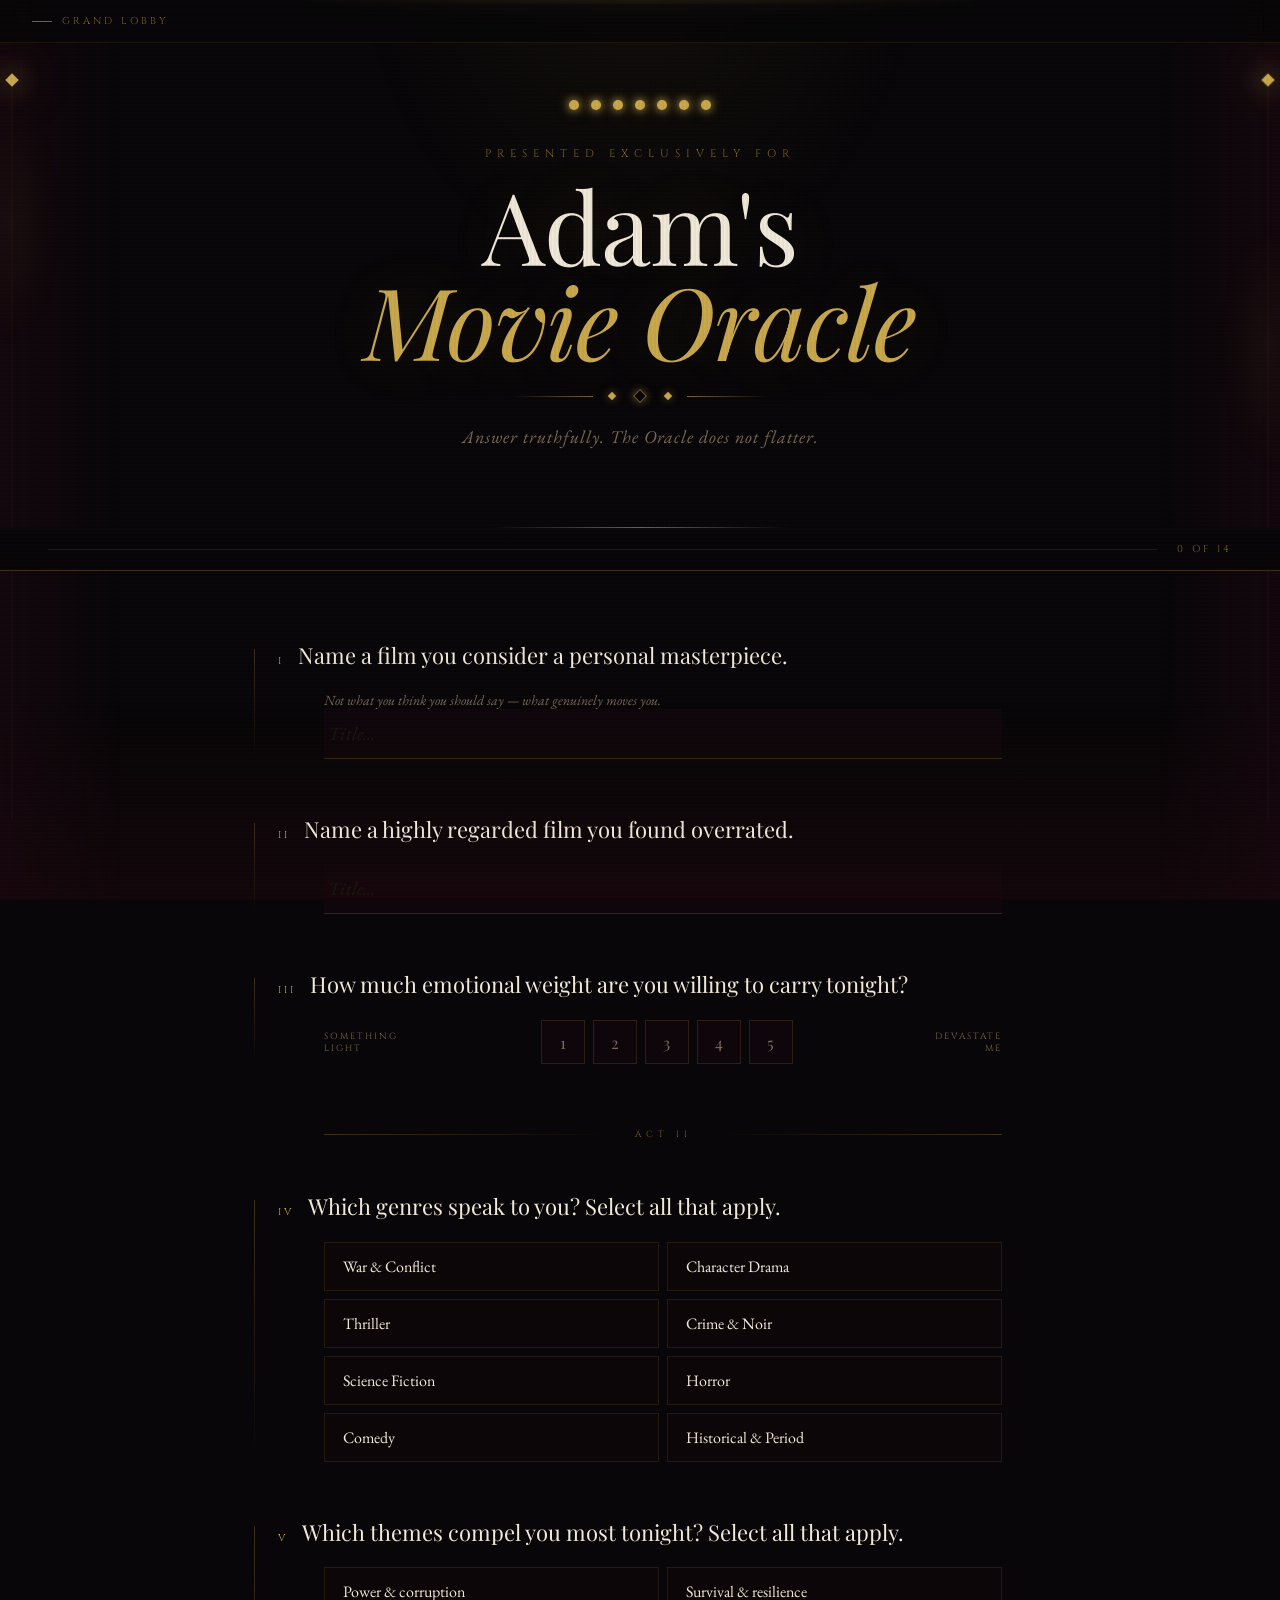
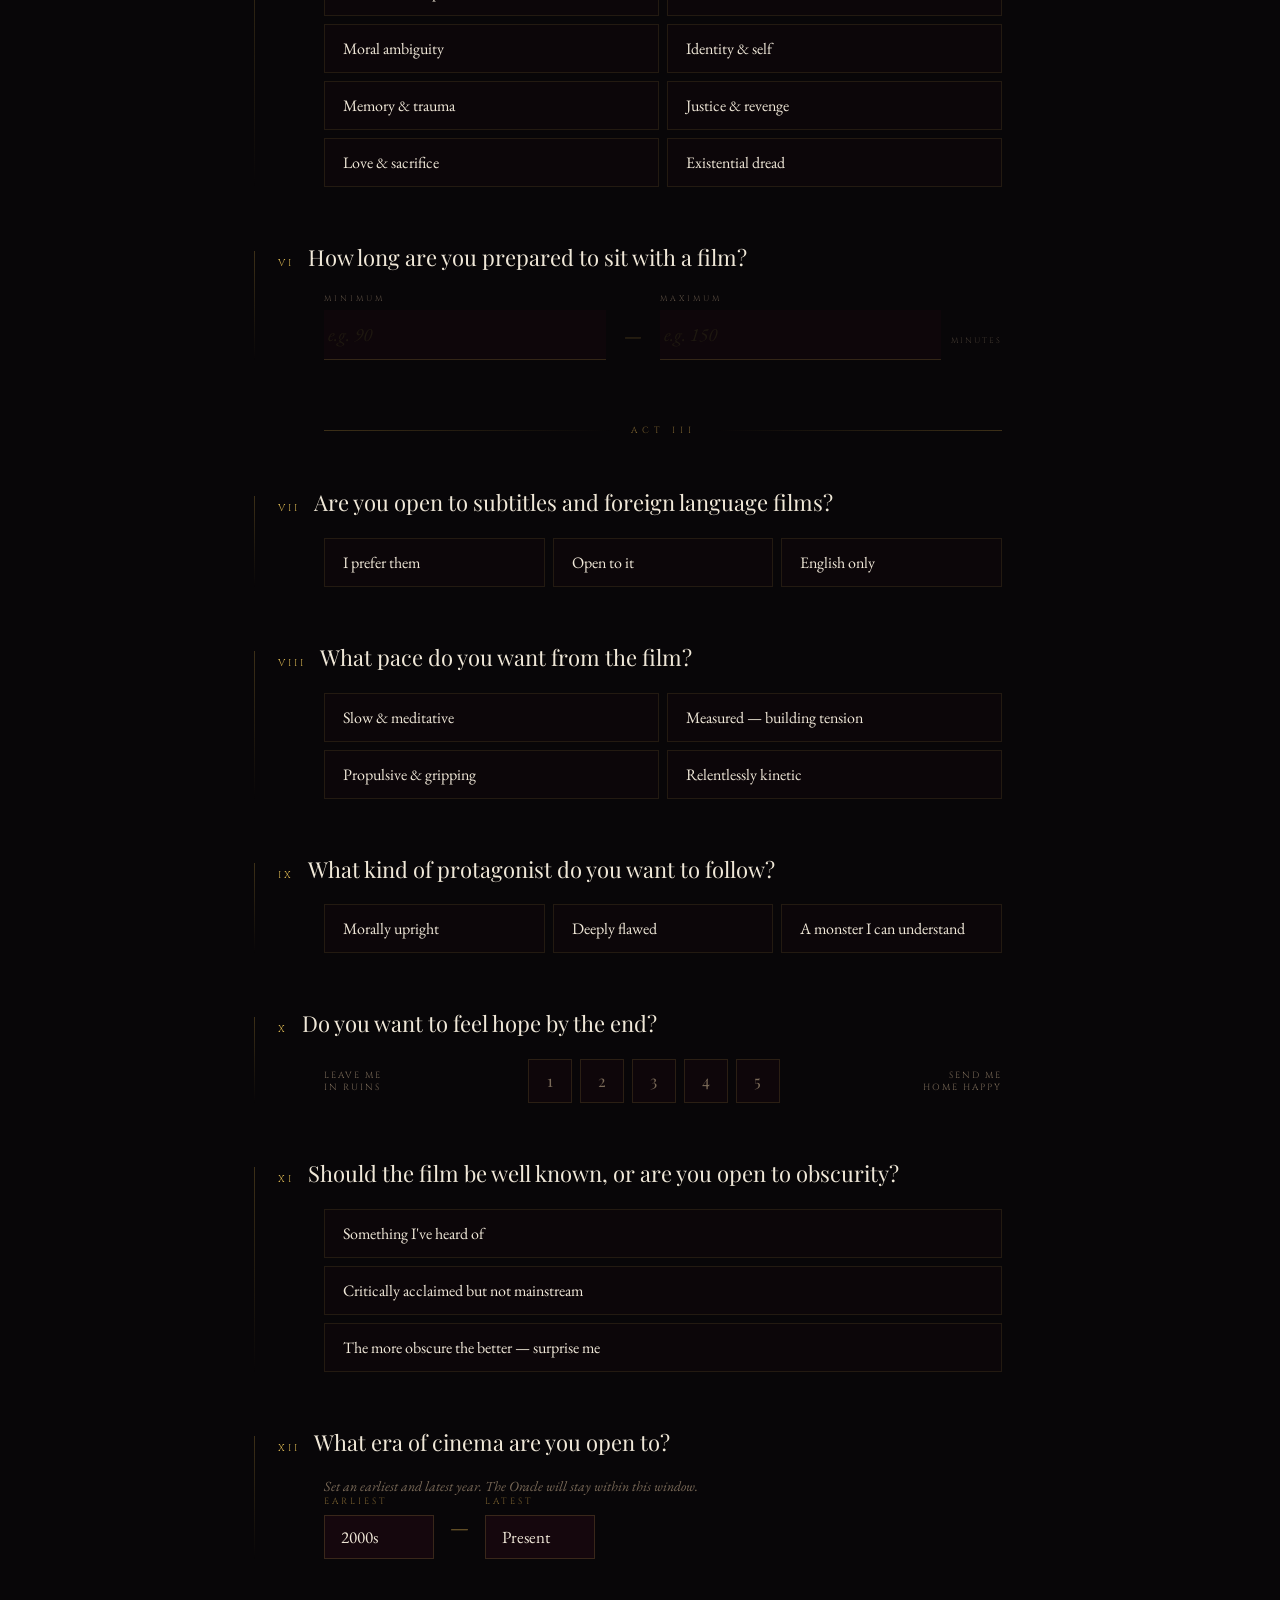
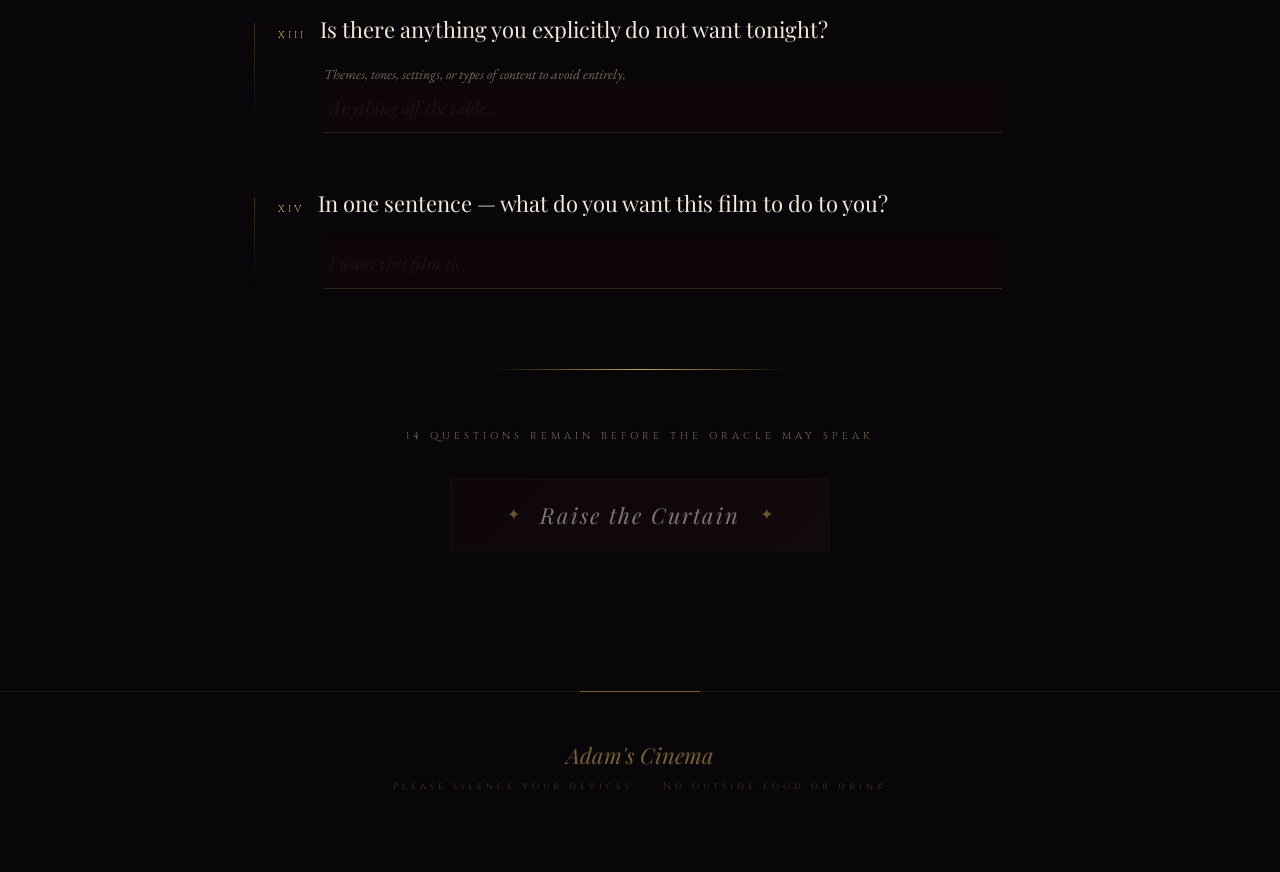
==== adams-oracle.html @ 41ae48b5 "Improved CSS for scrolling effects across website" ====
<!DOCTYPE html>
<html lang="en">
<head>
<meta charset="UTF-8">
<meta name="viewport" content="width=device-width, initial-scale=1.0">
<title>Adam's Movie Oracle</title>
<link rel="preconnect" href="https://fonts.googleapis.com">
<link rel="preconnect" href="https://fonts.gstatic.com" crossorigin>
<link href="https://fonts.googleapis.com/css2?family=Playfair+Display:ital,wght@0,400;0,500;0,700;1,400;1,600&family=EB+Garamond:ital,wght@0,400;0,500;1,400&family=Cinzel:wght@400;500;600&family=Courier+Prime:ital,wght@0,400;0,700;1,400&display=swap" rel="stylesheet">
<link rel="stylesheet" href="style.css">
<style>
body { cursor:default; }
h1 { font-size:clamp(44px,8vw,100px); letter-spacing:-1px; text-shadow:0 0 60px rgba(201,168,76,0.15); }
.curtain-tie-left, .curtain-tie-right { display:none; }
.curtain-tie-left.hide, .curtain-tie-right.hide { opacity:0; pointer-events:none; }
.spotlight { position:fixed; top:-200px; left:50%; transform:translateX(-50%); width:600px; height:500px; background:radial-gradient(ellipse at 50% 20%,rgba(201,168,76,0.06) 0%,transparent 70%); pointer-events:none; z-index:1; }
/* Top nav */
.top-nav { position:fixed; top:0; left:0; right:0; z-index:200; padding:14px 32px; display:flex; align-items:center; background:rgba(8,6,8,0.85); border-bottom:1px solid rgba(201,168,76,0.1); backdrop-filter:blur(8px); }
.top-nav a { font-family:'Cinzel',serif; font-size:10px; letter-spacing:3px; color:var(--gold-dim); text-decoration:none; text-transform:uppercase; display:flex; align-items:center; gap:10px; transition:color 0.3s; }
.top-nav a:hover { color:var(--gold); }
.nav-arrow { width:20px; height:1px; background:currentColor; display:inline-block; transition:width 0.3s; }
.top-nav a:hover .nav-arrow { width:30px; }
/* Progress bar */
.progress-wrap { position:sticky; top:0; z-index:100; background:linear-gradient(180deg,rgba(8,6,8,0.98),rgba(8,6,8,0.92)); border-bottom:1px solid var(--gold-pale); padding:14px 48px; display:flex; align-items:center; gap:20px; backdrop-filter:blur(8px); }
.progress-track { flex:1; height:1px; background:var(--cream-ghost); position:relative; }
.progress-fill { height:100%; background:linear-gradient(90deg,var(--gold-dim),var(--gold)); transition:width 0.5s cubic-bezier(0.4,0,0.2,1); width:0%; position:relative; }
.progress-fill::after { content:''; position:absolute; right:0; top:-3px; width:7px; height:7px; background:var(--gold); border-radius:50%; box-shadow:0 0 8px var(--gold); opacity:0; transition:opacity 0.3s; }
.progress-fill.active::after { opacity:1; }
.progress-count { font-family:'Cinzel',serif; font-size:10px; letter-spacing:3px; color:var(--gold-dim); white-space:nowrap; }
/* Main */
main { max-width:820px; margin:0 auto; padding:70px 48px 140px; position:relative; z-index:2; }
main::before, main::after { content:''; position:fixed; top:0; bottom:0; width:120px; background:linear-gradient(90deg,rgba(26,8,16,0.6),transparent); pointer-events:none; z-index:3; }
main::before { left:0; }
main::after { right:0; background:linear-gradient(270deg,rgba(26,8,16,0.6),transparent); }
/* Header */
header { padding:100px 20px 80px; }
header::before { content:''; position:absolute; top:0; left:50%; transform:translateX(-50%); width:min(700px,95vw); height:4px; background:linear-gradient(90deg,transparent,var(--gold-dim),var(--gold),var(--gold-dim),transparent); }
.marquee-lights { display:flex; justify-content:center; gap:12px; margin-bottom:36px; }
.bulb { width:10px; height:10px; border-radius:50%; background:var(--gold); box-shadow:0 0 8px var(--gold),0 0 16px rgba(201,168,76,0.4); animation:flicker 3s ease infinite; }
.bulb:nth-child(2){animation-delay:0.4s} .bulb:nth-child(3){animation-delay:0.8s} .bulb:nth-child(4){animation-delay:1.2s} .bulb:nth-child(5){animation-delay:1.6s} .bulb:nth-child(6){animation-delay:2.0s} .bulb:nth-child(7){animation-delay:2.4s}
@keyframes flicker { 0%,90%,100%{opacity:1} 93%{opacity:0.6} 96%{opacity:1} 98%{opacity:0.4} }
.presented-by { font-family:'Cinzel',serif; font-size:11px; letter-spacing:6px; color:var(--gold-dim); text-transform:uppercase; margin-bottom:16px; opacity:0; animation:revealUp 1s ease forwards 2.2s; }
h1 { opacity:0; animation:revealUp 1s ease forwards 2.4s; }
h1 .gold { color:var(--gold); font-style:italic; }
.ornament { display:flex; align-items:center; justify-content:center; gap:16px; margin:24px auto; opacity:0; animation:revealUp 1s ease forwards 2.6s; }
.ornament-line { width:80px; height:1px; background:linear-gradient(90deg,transparent,var(--gold-dim)); }
.ornament-line.right { background:linear-gradient(90deg,var(--gold-dim),transparent); }
.ornament-diamond { width:6px; height:6px; background:var(--gold); transform:rotate(45deg); box-shadow:0 0 8px rgba(201,168,76,0.5); }
.tagline { font-family:'EB Garamond',serif; font-style:italic; font-size:18px; color:var(--cream-muted); letter-spacing:1px; opacity:0; animation:revealUp 1s ease forwards 2.8s; }
@keyframes revealUp { from{opacity:0;transform:translateY(24px)} to{opacity:1;transform:translateY(0)} }
/* Questions */
.question { margin-bottom:56px; opacity:0; animation:revealUp 0.6s ease forwards; position:relative; }
.question::before { content:''; position:absolute; left:-24px; top:8px; width:1px; height:calc(100% - 8px); background:linear-gradient(180deg,var(--gold-pale),transparent); }
.q-header { display:flex; align-items:baseline; gap:14px; margin-bottom:20px; }
.q-num { font-family:'Cinzel',serif; font-size:10px; letter-spacing:3px; color:var(--gold); flex-shrink:0; }
.q-text { font-family:'Playfair Display',serif; font-size:22px; font-weight:400; line-height:1.35; color:var(--cream); }
.q-sub { font-style:italic; font-size:14px; color:var(--cream-muted); margin-top:6px; margin-left:46px; }
.runtime-range { display:flex; align-items:flex-end; margin-left:46px; width:calc(100% - 46px); }
.range-field { display:flex; flex-direction:column; gap:6px; flex:1; }
.range-label { font-family:'Cinzel',serif; font-size:8px; letter-spacing:3px; color:var(--cream-muted); text-transform:uppercase; opacity:0.7; }
.range-input { background:rgba(26,8,16,0.4); border:none; border-bottom:1px solid rgba(201,168,76,0.2); color:var(--cream); font-family:'EB Garamond',serif; font-size:19px; padding:12px 4px; outline:none; width:100%; transition:border-color 0.3s; display:block; }
.range-input:focus { border-color:var(--gold); }
.range-input::placeholder { color:var(--cream-ghost); font-style:italic; }
.range-input::-webkit-outer-spin-button,.range-input::-webkit-inner-spin-button { -webkit-appearance:none; margin:0; }
.range-input[type=number] { -moz-appearance:textfield; }
.range-sep { font-family:'EB Garamond',serif; font-size:19px; color:var(--gold-pale); padding:0 18px 12px; flex-shrink:0; align-self:flex-end; }
.range-unit-label { font-family:'Cinzel',serif; font-size:8px; letter-spacing:2px; color:var(--cream-muted); text-transform:uppercase; opacity:0.5; padding-bottom:14px; padding-left:10px; flex-shrink:0; align-self:flex-end; }
.options { display:grid; gap:8px; margin-left:46px; }
.options.cols-2 { grid-template-columns:1fr 1fr; }
.options.cols-3 { grid-template-columns:1fr 1fr 1fr; }
.opt { display:flex; align-items:center; gap:14px; padding:13px 18px; min-height:44px; border:1px solid rgba(201,168,76,0.12); cursor:pointer; transition:all 0.25s ease; background:rgba(26,8,16,0.3); position:relative; overflow:hidden; user-select:none; }
.opt::before { content:''; position:absolute; inset:0; background:linear-gradient(135deg,rgba(201,168,76,0.05),transparent); opacity:0; transition:opacity 0.25s; }
.opt:hover { border-color:rgba(201,168,76,0.35); background:rgba(42,16,24,0.6); }
.opt:hover::before { opacity:1; }
.opt.selected { border-color:var(--gold); background:rgba(42,16,24,0.8); }
.opt.selected::before { opacity:1; }
.opt-gem { width:12px; height:12px; border:1px solid rgba(201,168,76,0.3); transform:rotate(45deg); flex-shrink:0; transition:all 0.25s; }
.opt.selected .opt-gem { background:var(--gold); border-color:var(--gold); box-shadow:0 0 8px rgba(201,168,76,0.5); }
.opt-text { font-size:15px; color:var(--cream-muted); transition:color 0.25s; line-height:1.4; }
.opt.selected .opt-text { color:var(--cream); }
.scale-wrap { margin-left:46px; display:flex; align-items:center; gap:14px; }
.scale-label { font-family:'Cinzel',serif; font-size:9px; letter-spacing:2px; color:var(--cream-muted); text-transform:uppercase; white-space:nowrap; min-width:60px; }
.scale-label.right { text-align:right; }
.scale-btns { display:flex; gap:8px; flex:1; justify-content:center; }
.scale-btn { width:44px; height:44px; border:1px solid rgba(201,168,76,0.15); background:rgba(26,8,16,0.4); color:var(--cream-muted); font-family:'Playfair Display',serif; font-size:16px; cursor:pointer; transition:all 0.25s; }
.scale-btn:hover { border-color:rgba(201,168,76,0.4); color:var(--cream); }
.scale-btn.selected { border-color:var(--gold); background:rgba(42,16,24,0.8); color:var(--gold); box-shadow:0 0 12px rgba(201,168,76,0.2),inset 0 0 12px rgba(201,168,76,0.05); }
.text-input { width:calc(100% - 46px); margin-left:46px; background:rgba(26,8,16,0.4); border:none; border-bottom:1px solid rgba(201,168,76,0.2); color:var(--cream); font-family:'EB Garamond',serif; font-size:19px; padding:12px 4px; outline:none; transition:border-color 0.3s; display:block; }
.text-input:focus { border-color:var(--gold); }
.text-input::placeholder { color:var(--cream-ghost); font-style:italic; }
.act-divider { display:flex; align-items:center; gap:20px; margin:64px 0 52px; padding-left:46px; opacity:0; animation:revealUp 0.6s ease forwards; }
.act-line { flex:1; height:1px; background:linear-gradient(90deg,var(--gold-pale),transparent); }
.act-label { font-family:'Cinzel',serif; font-size:9px; letter-spacing:5px; color:var(--gold-dim); text-transform:uppercase; white-space:nowrap; }
.act-divider:nth-of-type(1){animation-delay:3.55s} .act-divider:nth-of-type(2){animation-delay:3.85s}
.era-select { background:rgba(26,8,16,0.8); border:1px solid rgba(201,168,76,0.2); color:var(--cream); font-family:'EB Garamond',serif; font-size:17px; padding:10px 16px; outline:none; cursor:pointer; appearance:none; -webkit-appearance:none; min-width:110px; }
.era-select:focus { border-color:var(--gold); }
.submit-stage { margin-top:80px; text-align:center; position:relative; padding-top:60px; }
.submit-stage::before { content:''; position:absolute; top:0; left:50%; transform:translateX(-50%); width:300px; height:1px; background:linear-gradient(90deg,transparent,var(--gold),transparent); }
.remaining-note { font-family:'Cinzel',serif; font-size:10px; letter-spacing:4px; color:var(--cream-muted); text-transform:uppercase; margin-bottom:36px; transition:color 0.3s; }
.remaining-note.ready { color:var(--gold); }
.curtain-btn { position:relative; display:inline-block; padding:0; background:none; border:none; cursor:pointer; }
.curtain-btn-inner { display:flex; align-items:center; gap:20px; padding:20px 56px; border:1px solid var(--gold-dim); background:linear-gradient(135deg,rgba(26,8,16,0.8),rgba(42,16,24,0.6)); transition:all 0.4s ease; position:relative; overflow:hidden; }
.curtain-btn-inner::before { content:''; position:absolute; inset:0; background:linear-gradient(135deg,rgba(201,168,76,0.08),rgba(107,15,26,0.2)); opacity:0; transition:opacity 0.4s; }
.curtain-btn:not(:disabled) .curtain-btn-inner:hover { border-color:var(--gold); box-shadow:0 0 40px rgba(201,168,76,0.15),inset 0 0 40px rgba(201,168,76,0.05); }
.curtain-btn:not(:disabled) .curtain-btn-inner:hover::before { opacity:1; }
.curtain-btn:disabled .curtain-btn-inner { border-color:rgba(201,168,76,0.08); cursor:not-allowed; opacity:0.5; }
.btn-ornament { font-size:16px; color:var(--gold); transition:transform 0.4s; }
.curtain-btn:not(:disabled) .curtain-btn-inner:hover .btn-ornament { transform:rotate(180deg); }
.btn-text { font-family:'Playfair Display',serif; font-style:italic; font-size:22px; color:var(--cream); letter-spacing:2px; position:relative; }
.loading { display:none; text-align:center; padding:60px 20px; }
#result { display:none; margin-top:60px; position:relative; padding:60px 52px; background:linear-gradient(135deg,rgba(26,8,16,0.9),rgba(15,5,8,0.95)); border:1px solid var(--gold-dim); animation:revealUp 0.8s ease forwards; }
#result::before,#result::after { content:''; position:absolute; width:20px; height:20px; border-color:var(--gold); border-style:solid; }
#result::before { top:-1px; left:-1px; border-width:2px 0 0 2px; }
#result::after { bottom:-1px; right:-1px; border-width:0 2px 2px 0; }
.result-corners::before,.result-corners::after { content:''; position:absolute; width:20px; height:20px; border-color:var(--gold); border-style:solid; }
.result-corners::before { top:-1px; right:-1px; border-width:2px 2px 0 0; }
.result-corners::after { bottom:-1px; left:-1px; border-width:0 0 2px 2px; }
.now-showing { font-family:'Cinzel',serif; font-size:9px; letter-spacing:6px; color:var(--gold); text-transform:uppercase; margin-bottom:28px; display:flex; align-items:center; gap:14px; }
.now-showing::before,.now-showing::after { content:''; flex:1; height:1px; background:linear-gradient(90deg,transparent,var(--gold-pale)); }
.now-showing::after { background:linear-gradient(270deg,transparent,var(--gold-pale)); }
#result-title { font-family:'Playfair Display',serif; font-size:clamp(32px,5vw,52px); font-weight:400; font-style:italic; color:var(--cream); line-height:1.1; margin-bottom:10px; }
#result-director { font-family:'Cinzel',serif; font-size:11px; letter-spacing:3px; color:var(--gold-dim); margin-bottom:32px; text-transform:uppercase; }
#result-why { font-size:18px; line-height:1.8; color:var(--cream-dim); margin-bottom:24px; border-top:1px solid var(--gold-pale); padding-top:28px; }
#result-find { font-family:'Cinzel',serif; font-size:11px; letter-spacing:2px; color:var(--gold-dim); border-top:1px solid rgba(201,168,76,0.1); padding-top:20px; }
.question:nth-child(1){animation-delay:3.2s} .question:nth-child(2){animation-delay:3.3s} .question:nth-child(3){animation-delay:3.4s} .question:nth-child(4){animation-delay:3.5s} .question:nth-child(5){animation-delay:3.6s} .question:nth-child(6){animation-delay:3.7s} .question:nth-child(7){animation-delay:3.8s} .question:nth-child(8){animation-delay:3.9s} .question:nth-child(9){animation-delay:4.0s} .question:nth-child(10){animation-delay:4.1s} .question:nth-child(11){animation-delay:4.2s} .question:nth-child(12){animation-delay:4.3s} .question:nth-child(13){animation-delay:4.4s} .question:nth-child(14){animation-delay:4.5s}
/* ── Oracle result: poster + backdrop ──────────── */
#result { overflow:hidden; }
#result-backdrop { position:absolute; inset:0; background-size:cover; background-position:center 30%; opacity:0; transition:opacity 1.2s; z-index:0; }
#result-backdrop::after { content:''; position:absolute; inset:0; background:linear-gradient(135deg,rgba(8,6,8,0.93),rgba(26,8,16,0.90)); }
#result.has-backdrop #result-backdrop { opacity:1; }
.result-layout { position:relative; z-index:1; display:flex; gap:32px; align-items:flex-start; }
#result-poster { width:110px; flex-shrink:0; border:1px solid rgba(201,168,76,0.18); display:block; opacity:0; transition:opacity 0.6s; filter:saturate(0.85) brightness(0.9); }
#result-poster.loaded { opacity:1; }
.result-body { flex:1; min-width:0; }

/* ── Oracle result: similar films ──────────────── */
#similar-section { display:none; max-width:820px; margin:0 auto; padding:0 48px 60px; position:relative; z-index:2; }
.similar-label { font-family:'Cinzel',serif; font-size:9px; letter-spacing:5px; color:var(--gold-dim); text-transform:uppercase; margin-bottom:20px; display:flex; align-items:center; gap:16px; }
.similar-label::after { content:''; flex:1; height:1px; background:linear-gradient(90deg,var(--gold-pale),transparent); }
.similar-grid { display:grid; grid-template-columns:repeat(3,1fr); gap:2px; }
.sim-card { background:linear-gradient(160deg,rgba(26,8,16,0.85),rgba(15,5,8,0.9)); border:1px solid rgba(201,168,76,0.08); text-decoration:none; display:block; color:inherit; transition:border-color 0.3s; overflow:hidden; }
.sim-card:hover { border-color:rgba(201,168,76,0.3); }
.sim-poster-wrap { width:100%; aspect-ratio:2/3; overflow:hidden; background:rgba(26,8,16,0.6); display:flex; align-items:center; justify-content:center; }
.sim-poster { width:100%; height:100%; object-fit:cover; display:block; opacity:0; transition:opacity 0.4s; filter:saturate(0.75) brightness(0.85); }
.sim-poster.loaded { opacity:1; }
.sim-no-poster { color:rgba(201,168,76,0.12); font-size:28px; }
.sim-info { padding:14px 16px; }
.sim-title { font-family:'Playfair Display',serif; font-size:13px; font-style:italic; color:var(--cream); line-height:1.3; margin-bottom:4px; }
.sim-meta { font-family:'Cinzel',serif; font-size:8px; letter-spacing:2px; color:var(--cream-muted); }

@media(max-width:640px) {
  main { padding:48px 24px 100px; }
  .options.cols-2,.options.cols-3 { grid-template-columns:1fr; }
  .options { margin-left:0; }
  .text-input { margin-left:0; width:100%; }
  .scale-wrap { margin-left:0; }
  .runtime-range { margin-left:0; width:100%; }
  h1 { font-size:44px; }
  .progress-wrap { padding:12px 24px; }
  .q-sub { margin-left:0; }
  .result-layout { flex-direction:column; gap:16px; }
  #result-poster { width:80px; }
  #similar-section { padding:0 24px 60px; }
}
</style>
</head>
<body>

<nav class="top-nav">
  <a href="index.html"><span class="nav-arrow"></span> Grand Lobby</a>
</nav>

<div class="curtain-left" id="curtainL"></div>
<div class="curtain-right" id="curtainR"></div>
<div class="curtain-tie-left" id="tieL"></div>
<div class="curtain-tie-right" id="tieR"></div>
<div class="spotlight"></div>
<div class="floor-glow"></div>

<header>
  <div class="marquee-lights">
    <div class="bulb"></div><div class="bulb"></div><div class="bulb"></div>
    <div class="bulb"></div><div class="bulb"></div><div class="bulb"></div>
    <div class="bulb"></div>
  </div>
  <div class="presented-by">Presented exclusively for</div>
  <h1>Adam's<br><span class="gold">Movie Oracle</span></h1>
  <div class="ornament">
    <div class="ornament-line"></div>
    <div class="ornament-diamond"></div>
    <div class="ornament-diamond" style="background:transparent;border:1px solid var(--gold-dim);width:10px;height:10px;margin:0 4px;"></div>
    <div class="ornament-diamond"></div>
    <div class="ornament-line right"></div>
  </div>
  <p class="tagline">Answer truthfully. The Oracle does not flatter.</p>
</header>

<div class="progress-wrap">
  <div class="progress-track">
    <div class="progress-fill" id="progressFill"></div>
  </div>
  <div class="progress-count" id="progressCount">0 OF 14</div>
</div>

<main>

  <div class="question">
    <div class="q-header"><span class="q-num">I</span><span class="q-text" id="ql-1">Name a film you consider a personal masterpiece.</span></div>
    <p class="q-sub">Not what you think you should say — what genuinely moves you.</p>
    <input class="text-input" type="text" placeholder="Title..." data-q="1" aria-labelledby="ql-1" />
  </div>

  <div class="question">
    <div class="q-header"><span class="q-num">II</span><span class="q-text" id="ql-2">Name a highly regarded film you found overrated.</span></div>
    <input class="text-input" type="text" placeholder="Title..." data-q="2" aria-labelledby="ql-2" />
  </div>

  <div class="question">
    <div class="q-header"><span class="q-num">III</span><span class="q-text">How much emotional weight are you willing to carry tonight?</span></div>
    <div class="scale-wrap" data-q="3">
      <span class="scale-label">Something<br>Light</span>
      <div class="scale-btns">
        <button class="scale-btn" data-val="1">1</button>
        <button class="scale-btn" data-val="2">2</button>
        <button class="scale-btn" data-val="3">3</button>
        <button class="scale-btn" data-val="4">4</button>
        <button class="scale-btn" data-val="5">5</button>
      </div>
      <span class="scale-label right">Devastate<br>Me</span>
    </div>
  </div>

  <div class="act-divider">
    <div class="act-line"></div>
    <span class="act-label">Act II</span>
    <div class="act-line" style="background:linear-gradient(270deg,var(--gold-pale),transparent)"></div>
  </div>

  <div class="question">
    <div class="q-header"><span class="q-num">IV</span><span class="q-text">Which genres speak to you? Select all that apply.</span></div>
    <div class="options cols-2" data-q="4" data-multi="true">
      <div class="opt" data-val="war">War &amp; Conflict</div>
      <div class="opt" data-val="drama">Character Drama</div>
      <div class="opt" data-val="thriller">Thriller</div>
      <div class="opt" data-val="crime">Crime &amp; Noir</div>
      <div class="opt" data-val="scifi">Science Fiction</div>
      <div class="opt" data-val="horror">Horror</div>
      <div class="opt" data-val="comedy">Comedy</div>
      <div class="opt" data-val="historical">Historical &amp; Period</div>
    </div>
  </div>

  <div class="question">
    <div class="q-header"><span class="q-num">V</span><span class="q-text">Which themes compel you most tonight? Select all that apply.</span></div>
    <div class="options cols-2" data-q="5" data-multi="true">
      <div class="opt" data-val="power">Power &amp; corruption</div>
      <div class="opt" data-val="survival">Survival &amp; resilience</div>
      <div class="opt" data-val="morality">Moral ambiguity</div>
      <div class="opt" data-val="identity">Identity &amp; self</div>
      <div class="opt" data-val="memory">Memory &amp; trauma</div>
      <div class="opt" data-val="justice">Justice &amp; revenge</div>
      <div class="opt" data-val="love">Love &amp; sacrifice</div>
      <div class="opt" data-val="existential">Existential dread</div>
    </div>
  </div>

  <div class="question">
    <div class="q-header"><span class="q-num">VI</span><span class="q-text">How long are you prepared to sit with a film?</span></div>
    <div class="runtime-range" data-q="6">
      <div class="range-field">
        <div class="range-label">Minimum</div>
        <input class="range-input" type="number" min="0" max="400" placeholder="e.g. 90" data-role="min" aria-label="Minimum runtime in minutes" />
      </div>
      <div class="range-sep">—</div>
      <div class="range-field">
        <div class="range-label">Maximum</div>
        <input class="range-input" type="number" min="0" max="600" placeholder="e.g. 150" data-role="max" aria-label="Maximum runtime in minutes" />
      </div>
      <div class="range-unit-label">minutes</div>
    </div>
  </div>

  <div class="act-divider">
    <div class="act-line"></div>
    <span class="act-label">Act III</span>
    <div class="act-line" style="background:linear-gradient(270deg,var(--gold-pale),transparent)"></div>
  </div>

  <div class="question">
    <div class="q-header"><span class="q-num">VII</span><span class="q-text">Are you open to subtitles and foreign language films?</span></div>
    <div class="options cols-3" data-q="7" data-multi="false">
      <div class="opt" data-val="prefer">I prefer them</div>
      <div class="opt" data-val="open">Open to it</div>
      <div class="opt" data-val="english">English only</div>
    </div>
  </div>

  <div class="question">
    <div class="q-header"><span class="q-num">VIII</span><span class="q-text">What pace do you want from the film?</span></div>
    <div class="options cols-2" data-q="8" data-multi="false">
      <div class="opt" data-val="slow">Slow &amp; meditative</div>
      <div class="opt" data-val="measured">Measured — building tension</div>
      <div class="opt" data-val="propulsive">Propulsive &amp; gripping</div>
      <div class="opt" data-val="relentless">Relentlessly kinetic</div>
    </div>
  </div>

  <div class="question">
    <div class="q-header"><span class="q-num">IX</span><span class="q-text">What kind of protagonist do you want to follow?</span></div>
    <div class="options cols-3" data-q="9" data-multi="false">
      <div class="opt" data-val="good">Morally upright</div>
      <div class="opt" data-val="complex">Deeply flawed</div>
      <div class="opt" data-val="villain">A monster I can understand</div>
    </div>
  </div>

  <div class="question">
    <div class="q-header"><span class="q-num">X</span><span class="q-text">Do you want to feel hope by the end?</span></div>
    <div class="scale-wrap" data-q="10">
      <span class="scale-label">Leave Me<br>in Ruins</span>
      <div class="scale-btns">
        <button class="scale-btn" data-val="1">1</button>
        <button class="scale-btn" data-val="2">2</button>
        <button class="scale-btn" data-val="3">3</button>
        <button class="scale-btn" data-val="4">4</button>
        <button class="scale-btn" data-val="5">5</button>
      </div>
      <span class="scale-label right">Send Me<br>Home Happy</span>
    </div>
  </div>

  <div class="question">
    <div class="q-header"><span class="q-num">XI</span><span class="q-text">Should the film be well known, or are you open to obscurity?</span></div>
    <div class="options" data-q="11" data-multi="false">
      <div class="opt" data-val="known">Something I've heard of</div>
      <div class="opt" data-val="acclaimed">Critically acclaimed but not mainstream</div>
      <div class="opt" data-val="obscure">The more obscure the better — surprise me</div>
    </div>
  </div>

  <div class="question">
    <div class="q-header"><span class="q-num">XII</span><span class="q-text">What era of cinema are you open to?</span></div>
    <p class="q-sub">Set an earliest and latest year. The Oracle will stay within this window.</p>
    <div style="margin-left:46px;display:flex;align-items:center;gap:16px;flex-wrap:wrap;">
      <div>
        <div style="font-family:'Cinzel',serif;font-size:9px;letter-spacing:3px;color:var(--gold-dim);margin-bottom:8px;">EARLIEST</div>
        <select class="era-select" id="eraMin" data-q="era-min">
          <option value="1920">1920s</option><option value="1930">1930s</option>
          <option value="1940">1940s</option><option value="1950">1950s</option>
          <option value="1960">1960s</option><option value="1970">1970s</option>
          <option value="1980">1980s</option><option value="1990">1990s</option>
          <option value="2000" selected>2000s</option><option value="2010">2010s</option>
          <option value="2020">2020s</option>
        </select>
      </div>
      <div style="color:var(--gold-dim);font-size:20px;">—</div>
      <div>
        <div style="font-family:'Cinzel',serif;font-size:9px;letter-spacing:3px;color:var(--gold-dim);margin-bottom:8px;">LATEST</div>
        <select class="era-select" id="eraMax" data-q="era-max">
          <option value="1920">1920s</option><option value="1930">1930s</option>
          <option value="1940">1940s</option><option value="1950">1950s</option>
          <option value="1960">1960s</option><option value="1970">1970s</option>
          <option value="1980">1980s</option><option value="1990">1990s</option>
          <option value="2000">2000s</option><option value="2010">2010s</option>
          <option value="2020" selected>Present</option>
        </select>
      </div>
    </div>
  </div>

  <div class="question">
    <div class="q-header"><span class="q-num">XIII</span><span class="q-text" id="ql-13">Is there anything you explicitly do not want tonight?</span></div>
    <p class="q-sub">Themes, tones, settings, or types of content to avoid entirely.</p>
    <input class="text-input" type="text" placeholder="Anything off the table..." data-q="13" aria-labelledby="ql-13" />
  </div>

  <div class="question">
    <div class="q-header"><span class="q-num">XIV</span><span class="q-text" id="ql-14">In one sentence — what do you want this film to do to you?</span></div>
    <input class="text-input" type="text" placeholder="I want this film to..." data-q="14" aria-labelledby="ql-14" />
  </div>

  <div class="submit-stage">
    <p class="remaining-note" id="remainingNote">14 questions remain before the Oracle may speak</p>
    <button class="curtain-btn" id="submitBtn" disabled onclick="consult()">
      <div class="curtain-btn-inner">
        <span class="btn-ornament">✦</span>
        <span class="btn-text">Raise the Curtain</span>
        <span class="btn-ornament">✦</span>
      </div>
    </button>
  </div>

  <div class="loading" id="loading">
    <div class="loading-lights">
      <div class="loading-bulb"></div><div class="loading-bulb"></div>
      <div class="loading-bulb"></div><div class="loading-bulb"></div>
      <div class="loading-bulb"></div>
    </div>
    <div class="loading-text">The Oracle Deliberates</div>
  </div>

  <div id="result">
    <div id="result-backdrop"></div>
    <div class="result-corners"></div>
    <div class="result-layout">
      <img id="result-poster" src="" alt="" style="display:none;">
      <div class="result-body">
        <div class="now-showing">Now Showing</div>
        <div id="result-title"></div>
        <div id="result-director"></div>
        <div id="result-why"></div>
        <div id="result-find"></div>
        <div style="margin-top:28px;display:flex;gap:14px;flex-wrap:wrap;align-items:center;border-top:1px solid rgba(201,168,76,0.1);padding-top:22px;">
          <a id="result-link" href="#" target="_blank" rel="noopener noreferrer" style="font-family:'Cinzel',serif;font-size:9px;letter-spacing:3px;color:var(--gold-dim);text-decoration:none;text-transform:uppercase;border:1px solid rgba(201,168,76,0.2);padding:10px 18px;transition:all 0.3s;display:inline-block;" onmouseover="this.style.borderColor='var(--gold)';this.style.color='var(--gold)'" onmouseout="this.style.borderColor='rgba(201,168,76,0.2)';this.style.color='var(--gold-dim)'">More Info ↗</a>
          <button onclick="alreadySeen()" style="font-family:'Cinzel',serif;font-size:9px;letter-spacing:3px;color:var(--cream-muted);text-transform:uppercase;border:1px solid rgba(255,255,255,0.08);padding:10px 18px;background:none;cursor:pointer;transition:all 0.3s;" onmouseover="this.style.borderColor='rgba(201,168,76,0.3)';this.style.color='var(--cream)'" onmouseout="this.style.borderColor='rgba(255,255,255,0.08)';this.style.color='var(--cream-muted)'">Already Seen It — Try Again</button>
        </div>
      </div>
    </div>
  </div>

  <div id="similar-section">
    <div class="similar-label">Also Consider</div>
    <div class="similar-grid" id="similar-grid"></div>
  </div>

</main>

<script>
  setTimeout(() => {
    document.getElementById('curtainL').classList.add('open');
    document.getElementById('curtainR').classList.add('open');
    document.getElementById('tieL').classList.add('hide');
    document.getElementById('tieR').classList.add('hide');
  }, 600);

  const answers = {};
  const TOTAL = 14;
  const seenFilms = [];

  // Era dropdowns — always considered answered (have defaults)
  answers['era-min'] = '2000';
  answers['era-max'] = '2020';
  document.getElementById('eraMin').addEventListener('change', function() { answers['era-min'] = this.value; updateProgress(); });
  document.getElementById('eraMax').addEventListener('change', function() { answers['era-max'] = this.value; updateProgress(); });

  // Runtime range handlers
  document.querySelectorAll('.runtime-range').forEach(wrap => {
    const q = wrap.dataset.q;
    wrap.querySelectorAll('input').forEach(inp => {
      inp.addEventListener('input', () => {
        const min = wrap.querySelector('[data-role="min"]').value.trim();
        const max = wrap.querySelector('[data-role="max"]').value.trim();
        if (min || max) {
          const lo = min ? min + ' min' : 'no minimum';
          const hi = max ? max + ' min' : 'no maximum';
          answers[q] = `${lo} – ${hi}`;
        } else { delete answers[q]; }
        updateProgress();
      });
    });
  });

  // Option handlers
  document.querySelectorAll('.options').forEach(group => {
    const q = group.dataset.q;
    const multi = group.dataset.multi === 'true';
    group.querySelectorAll('.opt').forEach(opt => {
      opt.addEventListener('click', () => {
        if (!multi) {
          group.querySelectorAll('.opt').forEach(o => o.classList.remove('selected'));
          opt.classList.add('selected');
          answers[q] = opt.dataset.val;
        } else {
          opt.classList.toggle('selected');
          const sel = [...group.querySelectorAll('.opt.selected')].map(o => o.dataset.val);
          if (sel.length) answers[q] = sel; else delete answers[q];
        }
        updateProgress();
      });
    });
  });

  // Scale handlers
  document.querySelectorAll('.scale-wrap').forEach(scale => {
    const q = scale.dataset.q;
    scale.querySelectorAll('.scale-btn').forEach(btn => {
      btn.addEventListener('click', () => {
        scale.querySelectorAll('.scale-btn').forEach(b => b.classList.remove('selected'));
        btn.classList.add('selected');
        answers[q] = btn.dataset.val;
        updateProgress();
      });
    });
  });

  // Text handlers
  document.querySelectorAll('.text-input').forEach(input => {
    const q = input.dataset.q;
    input.addEventListener('input', () => {
      if (input.value.trim()) answers[q] = input.value.trim();
      else delete answers[q];
      updateProgress();
    });
  });

  function updateProgress() {
    const requiredKeys = ['1','2','3','4','5','6','7','8','9','10','11','13','14','era-min'];
    const done = requiredKeys.filter(k => answers[k] !== undefined).length;
    const pct = Math.round((done / TOTAL) * 100);
    const fill = document.getElementById('progressFill');
    fill.style.width = pct + '%';
    if (done > 0) fill.classList.add('active'); else fill.classList.remove('active');
    document.getElementById('progressCount').textContent = `${done} OF ${TOTAL}`;
    const btn = document.getElementById('submitBtn');
    const note = document.getElementById('remainingNote');
    const remaining = TOTAL - done;
    if (remaining === 0) {
      btn.disabled = false;
      note.textContent = 'The Oracle awaits your command.';
      note.classList.add('ready');
    } else {
      btn.disabled = true;
      note.classList.remove('ready');
      note.textContent = `${remaining} question${remaining !== 1 ? 's' : ''} remain${remaining === 1 ? 's' : ''} before the Oracle may speak`;
    }
  }

  function alreadySeen() {
    const title = document.getElementById('result-title').textContent;
    if (title && title !== 'The Oracle is Silent' && title !== 'A Film Awaits') seenFilms.push(title);
    consult();
  }

  async function consult() {
    const btn = document.getElementById('submitBtn');
    const loading = document.getElementById('loading');
    const result = document.getElementById('result');
    btn.disabled = true;
    loading.style.display = 'block';
    result.style.display = 'none';

    // Reset TMDB visuals from previous result
    const posterEl = document.getElementById('result-poster');
    const backdropEl = document.getElementById('result-backdrop');
    posterEl.src = ''; posterEl.style.display = 'none'; posterEl.classList.remove('loaded');
    backdropEl.style.backgroundImage = ''; result.classList.remove('has-backdrop');
    document.getElementById('similar-section').style.display = 'none';
    document.getElementById('similar-grid').innerHTML = '';

    const optLabels = {};
    document.querySelectorAll('.opt').forEach(o => { optLabels[o.dataset.val] = o.textContent.trim(); });

    const fmt = k => {
      const v = answers[k];
      if (!v) return 'Not answered';
      if (Array.isArray(v)) return v.map(x => optLabels[x] || x).join(', ');
      return optLabels[v] || v;
    };

    const scaleDesc = (k, lo, hi) => {
      const v = parseInt(answers[k] || 0);
      if (!v) return 'Not answered';
      const labels = ['', `1 (${lo})`, '2', '3 (middle)', '4', `5 (${hi})`];
      return labels[v];
    };

    const eraMin = answers['era-min'] || '1920';
    const eraMax = answers['era-max'] || '2025';
    const seenNote = seenFilms.length > 0
      ? `\nIMPORTANT: The user has already seen these suggestions and wants something different: ${seenFilms.join(', ')}. Do NOT suggest any of these films.\n`
      : '';

    const prompt = `You are Adam's Movie Oracle — a world-class, supremely confident film curator with encyclopaedic knowledge of cinema history. Based on the following questionnaire, recommend exactly ONE film. Be decisive, specific, and never hedge. Do not suggest the most obvious or generic choice — dig deep into cinema history to find the perfect match.
${seenNote}
IMPORTANT: The film MUST have been released between ${eraMin} and ${parseInt(eraMax) + 9}. Do not suggest any film outside this date range under any circumstances.

After your recommendation, write 3–4 sentences explaining with precision why this specific film fits this person's answers. Reference specific details from their responses. Then add one concise sentence on where they might stream or rent it.

Format your response EXACTLY as:
TITLE: [Film Title] ([Year])
DIRECTED BY: [Director Name]
WHY: [3-4 sentences explanation]
FIND IT: [One sentence on streaming/rental]

Their questionnaire answers:
1. Personal masterpiece: ${fmt('1')}
2. Overrated film: ${fmt('2')}
3. Emotional weight tolerance (1=light, 5=heavy): ${scaleDesc('3','light','devastate me')}
4. Preferred genres: ${fmt('4')}
5. Compelling themes: ${fmt('5')}
6. Runtime preference: ${fmt('6')}
7. Subtitles: ${fmt('7')}
8. Desired pace: ${fmt('8')}
9. Protagonist type: ${fmt('9')}
10. Hope at the end (1=leave in ruins, 5=send home happy): ${scaleDesc('10','no hope','hopeful')}
11. Obscurity preference: ${fmt('11')}
12. Era preference: ${eraMin}s to ${eraMax}s only
13. What to avoid: ${fmt('13')}
14. What they want the film to do to them: ${fmt('14')}`;

    try {
      const res = await fetch("https://oracle-proxy.adamrowe312.workers.dev", {
        method: "POST",
        headers: { "Content-Type": "application/json" },
        body: JSON.stringify({
          model: "claude-sonnet-4-20250514",
          max_tokens: 1000,
          messages: [{ role: "user", content: prompt }]
        })
      });

      const data = await res.json();
      const text = data.content.map(i => i.text || '').join('\n');

      const titleM = text.match(/TITLE:\s*(.+)/);
      const dirM = text.match(/DIRECTED BY:\s*(.+)/);
      const whyM = text.match(/WHY:\s*([\s\S]+?)(?=FIND IT:|$)/);
      const findM = text.match(/FIND IT:\s*([\s\S]+)/);
      const titleText = titleM ? titleM[1].trim() : 'A Film Awaits';

      loading.style.display = 'none';
      result.style.display = 'block';
      result.scrollIntoView({ behavior: 'smooth', block: 'center' });

      document.getElementById('result-title').textContent = titleText;
      document.getElementById('result-director').textContent = dirM ? `Directed by ${dirM[1].trim()}` : '';
      document.getElementById('result-why').textContent = whyM ? whyM[1].trim() : text;
      document.getElementById('result-find').textContent = findM ? findM[1].trim() : '';

      const cleanTitle = titleText.replace(/\s*\(\d{4}\)/, '').trim();
      const searchTitle = encodeURIComponent(cleanTitle);
      document.getElementById('result-link').href = `https://letterboxd.com/search/${searchTitle}/`;

      // ── TMDB: poster, backdrop, similar films ──────────────────────────
      try {
        const TMDB = 'https://tmdb-proxy.adamrowe312.workers.dev';
        const IMG = 'https://image.tmdb.org/t/p/';
        const yearMatch = titleText.match(/\((\d{4})\)/);
        const yearParam = yearMatch ? `&year=${yearMatch[1]}` : '';

        const searchRes = await fetch(`${TMDB}/search/movie?query=${encodeURIComponent(cleanTitle)}${yearParam}&include_adult=false`);
        const searchData = await searchRes.json();
        const movie = searchData.results && searchData.results[0];

        if (movie) {
          // Poster
          if (movie.poster_path) {
            posterEl.src = `${IMG}w185${movie.poster_path}`;
            posterEl.alt = cleanTitle;
            posterEl.style.display = 'block';
            posterEl.addEventListener('load', () => posterEl.classList.add('loaded'), { once: true });
          }

          // Backdrop
          if (movie.backdrop_path) {
            backdropEl.style.backgroundImage = `url(${IMG}w780${movie.backdrop_path})`;
            result.classList.add('has-backdrop');
          }

          // Similar films
          const simRes = await fetch(`${TMDB}/movie/${movie.id}/recommendations?page=1`);
          const simData = await simRes.json();
          const similar = (simData.results || []).slice(0, 3);

          if (similar.length > 0) {
            const grid = document.getElementById('similar-grid');
            grid.innerHTML = similar.map(m => `
              <a class="sim-card" href="https://letterboxd.com/search/${encodeURIComponent(m.title)}/" target="_blank" rel="noopener noreferrer">
                <div class="sim-poster-wrap">
                  ${m.poster_path
                    ? `<img class="sim-poster" src="${IMG}w185${m.poster_path}" alt="${m.title}" loading="lazy">`
                    : `<div class="sim-no-poster">✦</div>`}
                </div>
                <div class="sim-info">
                  <div class="sim-title">${m.title}</div>
                  <div class="sim-meta">${m.release_date ? m.release_date.slice(0,4) : ''}</div>
                </div>
              </a>
            `).join('');
            grid.querySelectorAll('.sim-poster').forEach(img => {
              img.addEventListener('load', () => img.classList.add('loaded'), { once: true });
            });
            document.getElementById('similar-section').style.display = 'block';
          }
        }
      } catch(_) { /* TMDB fetch failed silently — Oracle result intact */ }

    } catch(e) {
      loading.style.display = 'none';
      result.style.display = 'block';
      document.getElementById('result-title').textContent = 'The Oracle is Silent';
      document.getElementById('result-why').textContent = 'Error: ' + e.message;
      btn.disabled = false;
    }
  }

  // ── Accessibility: ARIA roles, keyboard nav, focus management ────────────
  (function() {
    // Option groups: roles + keyboard + aria-checked
    document.querySelectorAll('.options').forEach(group => {
      const multi = group.dataset.multi === 'true';
      group.setAttribute('role', multi ? 'group' : 'radiogroup');
      group.querySelectorAll('.opt').forEach(opt => {
        opt.setAttribute('role', multi ? 'checkbox' : 'radio');
        opt.setAttribute('tabindex', '0');
        opt.setAttribute('aria-checked', 'false');
        opt.addEventListener('keydown', e => {
          if (e.key === 'Enter' || e.key === ' ') { e.preventDefault(); opt.click(); }
        });
        new MutationObserver(() => {
          opt.setAttribute('aria-checked', opt.classList.contains('selected') ? 'true' : 'false');
        }).observe(opt, { attributes: true, attributeFilter: ['class'] });
      });
    });

    // Scale buttons: aria-pressed + descriptive aria-label from adjacent labels
    document.querySelectorAll('.scale-wrap').forEach(wrap => {
      const lo = wrap.querySelector('.scale-label:not(.right)')?.textContent.replace(/\s+/g,' ').trim() || '';
      const hi = wrap.querySelector('.scale-label.right')?.textContent.replace(/\s+/g,' ').trim() || '';
      wrap.querySelectorAll('.scale-btn').forEach((btn, i) => {
        const val = btn.dataset.val;
        let label = val;
        if (i === 0) label = `${val} — ${lo}`;
        if (i === 4) label = `${val} — ${hi}`;
        btn.setAttribute('aria-label', label);
        btn.setAttribute('aria-pressed', 'false');
        btn.addEventListener('click', function() {
          wrap.querySelectorAll('.scale-btn').forEach(b => b.setAttribute('aria-pressed', 'false'));
          this.setAttribute('aria-pressed', 'true');
        });
      });
    });

    // Era selects
    const eraMin = document.getElementById('eraMin');
    const eraMax = document.getElementById('eraMax');
    if (eraMin) eraMin.setAttribute('aria-label', 'Earliest year');
    if (eraMax) eraMax.setAttribute('aria-label', 'Latest year');
  })();
</script>

<footer>
  <div class="footer-mark">Adam's Cinema</div>
  <div class="footer-sub">Please silence your devices &nbsp;&middot;&nbsp; No outside food or drink</div>
</footer>

<script>
(function(){
  if(window.innerWidth<900)return;
  if(window.matchMedia('(prefers-reduced-motion:reduce)').matches)return;

  // Create left and right rails
  ['rail-l','rail-r'].forEach(function(c){
    var r=document.createElement('div');
    r.className='theatre-rail '+c;
    r.setAttribute('aria-hidden','true');
    r.innerHTML='<div class="rail-track"><div class="rail-fill"></div></div>'
               +'<div class="rail-marker"></div>'
               +'<div class="rail-glow"></div>';
    document.body.appendChild(r);
  });

  var fills   = document.querySelectorAll('.rail-fill');
  var markers = document.querySelectorAll('.rail-marker');
  var glows   = document.querySelectorAll('.rail-glow');

  // ── Scroll rope + parallax glow ──────────────────
  function update(){
    var s = window.scrollY;
    var maxS = document.documentElement.scrollHeight - window.innerHeight;
    var p = maxS > 0 ? Math.min(1, Math.max(0, s / maxS)) : 0;

    // Rope fill
    fills.forEach(function(f){ f.style.height = (p*100)+'%'; });

    // Diamond marker (80px padding from top/bottom)
    var trackH = window.innerHeight - 160;
    var markerY = 80 + p * trackH;
    markers.forEach(function(m){ m.style.top = markerY+'px'; });

    // Parallax glow — left leads, right slightly offset
    if(glows[0]) glows[0].style.top = (8  + p*54)+'%';
    if(glows[1]) glows[1].style.top = (22 + p*52)+'%';
  }

  window.addEventListener('scroll', update, {passive:true});
  window.addEventListener('resize', update, {passive:true});
  update();

  // ── Section pulse (IntersectionObserver) ─────────
  var obs = new IntersectionObserver(function(entries){
    entries.forEach(function(e){
      if(e.isIntersecting){
        markers.forEach(function(m){
          m.classList.add('pulsing');
          setTimeout(function(){ m.classList.remove('pulsing'); }, 500);
        });
      }
    });
  },{threshold:0.2, rootMargin:'-8% 0px -8% 0px'});

  document.querySelectorAll(
    'h1, h2, .section-head, .section-head-title, .list-meta, header'
  ).forEach(function(el){ obs.observe(el); });
})();
</script>

</body>
</html>
---- style.css ----
/* =====================================================
   Adam's Cinema — Shared Stylesheet
   style.css
   ===================================================== */

/* ── GOOGLE FONTS ──────────────────────────────────── */
/* ── CSS VARIABLES ─────────────────────────────────── */
:root {
  --black:          #080608;
  --deep:           #0f0a0c;
  --velvet:         #1a0a10;
  --velvet-mid:     #2a1018;
  --velvet-light:   #3d1822;
  --crimson:        #6b0f1a;
  --crimson-bright: #8b1a28;
  --gold:           #c9a84c;
  --gold-bright:    #e8c86a;
  --gold-dim:       #7a6130;
  --gold-pale:      #3d3018;
  --cream:          #f0e8d8;
  --cream-dim:      #c8b898;
  --cream-muted:    #7a6a58;
  --cream-ghost:    #1e1810;
  --code-bg:        #0e0a0c;
  --code-border:    #2a1a20;
}

/* ── RESET & BASE ──────────────────────────────────── */
* { margin: 0; padding: 0; box-sizing: border-box; }
html { scroll-behavior: smooth; }

body {
  background: var(--black);
  color: var(--cream);
  font-family: 'EB Garamond', Georgia, serif;
  min-height: 100vh;
  overflow-x: hidden;
}

/* Velvet texture overlay */
body::before {
  content: '';
  position: fixed;
  inset: 0;
  background:
    repeating-linear-gradient(90deg, transparent, transparent 2px, rgba(0,0,0,0.03) 2px, rgba(0,0,0,0.03) 4px),
    repeating-linear-gradient(0deg, transparent, transparent 2px, rgba(255,255,255,0.008) 2px, rgba(255,255,255,0.008) 4px);
  pointer-events: none;
  z-index: 500;
}

/* ── CEILING & FLOOR ───────────────────────────────── */
.ceiling {
  position: fixed;
  top: 0; left: 0; right: 0;
  height: 4px;
  background: linear-gradient(90deg, transparent, var(--gold-dim), var(--gold), var(--gold-dim), transparent);
  z-index: 10;
}

.ceiling-glow {
  position: fixed;
  top: 0; left: 0; right: 0;
  height: 200px;
  background: linear-gradient(to bottom, rgba(201,168,76,0.05), transparent);
  pointer-events: none;
  z-index: 1;
}

.floor {
  position: fixed;
  bottom: 0; left: 0; right: 0;
  height: 6px;
  background: repeating-linear-gradient(90deg, var(--crimson) 0px, var(--crimson) 80px, var(--gold-pale) 80px, var(--gold-pale) 84px, var(--crimson) 84px);
  z-index: 10;
}

.floor-glow {
  position: fixed;
  bottom: 0; left: 0; right: 0;
  height: 200px;
  background: linear-gradient(to top, rgba(107,15,26,0.1), transparent);
  pointer-events: none;
  z-index: 1;
}

/* ── CURTAIN ANIMATION (index.html, adams-oracle.html) */
.curtain-left, .curtain-right {
  position: fixed;
  top: 0; width: 50%; height: 100%;
  z-index: 900;
  transition: transform 1.8s cubic-bezier(0.7,0,0.3,1);
}
.curtain-left {
  left: 0;
  background: linear-gradient(to right, #0f0508 0%, #2d0f1a 30%, #1a0810 60%, #2a0e18 80%, #1f0a12 100%);
}
.curtain-right {
  right: 0;
  background: linear-gradient(to left, #0f0508 0%, #2d0f1a 30%, #1a0810 60%, #2a0e18 80%, #1f0a12 100%);
}
.curtain-left::before, .curtain-right::before {
  content: '';
  position: absolute;
  inset: 0;
  background: repeating-linear-gradient(90deg, transparent 0px, transparent 18px, rgba(0,0,0,0.2) 18px, rgba(0,0,0,0.2) 20px, transparent 20px, transparent 38px, rgba(255,255,255,0.02) 38px, rgba(255,255,255,0.02) 40px);
}
.curtain-left.open  { transform: translateX(-100%); }
.curtain-right.open { transform: translateX(100%); }

/* ── NAVIGATION ────────────────────────────────────── */
.nav {
  position: sticky;
  top: 0;
  z-index: 100;
  background: rgba(8,6,8,0.96);
  border-bottom: 1px solid var(--gold-pale);
  padding: 14px 48px;
  display: flex;
  align-items: center;
  justify-content: space-between;
  backdrop-filter: blur(8px);
}

.nav-back {
  display: flex;
  align-items: center;
  gap: 12px;
  font-family: 'Cinzel', serif;
  font-size: 10px;
  letter-spacing: 3px;
  color: var(--gold-dim);
  text-decoration: none;
  text-transform: uppercase;
  transition: color 0.3s;
}
.nav-back:hover { color: var(--gold); }

.nav-back-line {
  width: 24px;
  height: 1px;
  background: currentColor;
  transition: width 0.3s;
}
.nav-back:hover .nav-back-line { width: 36px; }

.nav-title {
  font-family: 'Cinzel', serif;
  font-size: 10px;
  letter-spacing: 4px;
  color: var(--cream-muted);
  text-transform: uppercase;
}

/* ── HEADER ────────────────────────────────────────── */
header {
  text-align: center;
  padding: 80px 20px 64px;
  position: relative;
}

header::after {
  content: '';
  position: absolute;
  bottom: 0;
  left: 50%;
  transform: translateX(-50%);
  width: 300px;
  height: 1px;
  background: linear-gradient(90deg, transparent, var(--gold-dim), transparent);
}

h1 {
  font-family: 'Playfair Display', serif;
  font-weight: 400;
  font-size: clamp(44px, 7vw, 88px);
  line-height: 0.95;
  color: var(--cream);
}

h1 em {
  font-style: italic;
  color: var(--gold);
  display: block;
}

.header-ornament {
  display: flex;
  align-items: center;
  justify-content: center;
  gap: 14px;
  margin: 28px auto;
  max-width: 400px;
}

.orn-line {
  flex: 1;
  height: 1px;
  background: linear-gradient(90deg, transparent, var(--gold-dim));
}
.orn-line.r { background: linear-gradient(270deg, transparent, var(--gold-dim)); }

.orn-diamond {
  width: 5px;
  height: 5px;
  background: var(--gold);
  transform: rotate(45deg);
}

.header-sub {
  font-style: italic;
  font-size: 18px;
  color: var(--cream-muted);
}

/* ── FOOTER ────────────────────────────────────────── */
footer {
  text-align: center;
  padding: 48px 20px 80px;
  border-top: 1px solid var(--cream-ghost);
  position: relative;
}

footer::before {
  content: '';
  position: absolute;
  top: -1px;
  left: 50%;
  transform: translateX(-50%);
  width: 120px;
  height: 1px;
  background: var(--gold-dim);
}

.footer-mark {
  font-family: 'Playfair Display', serif;
  font-style: italic;
  font-size: 22px;
  color: var(--gold-dim);
  margin-bottom: 10px;
}

.footer-sub {
  font-family: 'Cinzel', serif;
  font-size: 9px;
  letter-spacing: 4px;
  color: var(--cream-muted);
  opacity: 0.5;
}

/* ── LOADING BULBS (list.html, adams-oracle.html) ──── */
.loading-lights {
  display: flex;
  justify-content: center;
  gap: 12px;
  margin-bottom: 24px;
}

.loading-bulb {
  width: 8px;
  height: 8px;
  border-radius: 50%;
  background: var(--gold);
  box-shadow: 0 0 10px var(--gold), 0 0 24px rgba(201,168,76,0.3);
  animation: loadPulse 1.2s ease infinite;
}
.loading-bulb:nth-child(2) { animation-delay: 0.2s; }
.loading-bulb:nth-child(3) { animation-delay: 0.4s; }
.loading-bulb:nth-child(4) { animation-delay: 0.6s; }
.loading-bulb:nth-child(5) { animation-delay: 0.8s; }

.loading-text {
  font-family: 'Cinzel', serif;
  font-size: 10px;
  letter-spacing: 5px;
  color: var(--gold-dim);
  text-transform: uppercase;
}

/* ── ANIMATIONS ────────────────────────────────────── */
@keyframes fadeUp {
  from { opacity: 0; transform: translateY(16px); }
  to   { opacity: 1; transform: translateY(0); }
}

@keyframes loadPulse {
  0%, 100% { opacity: 0.25; transform: scale(0.8); }
  50%       { opacity: 1;    transform: scale(1); }
}

@keyframes bulbFlicker {
  0%, 88%, 100% { opacity: 1; }
  91%  { opacity: 0.5; }
  94%  { opacity: 1; }
  97%  { opacity: 0.3; }
}

/* ── RESPONSIVE BASE ───────────────────────────────── */
@media (max-width: 700px) {
  .nav { padding: 12px 24px; }
}

/* ── THEATRE RAILS ─────────────────────────────────── */
/* Three effects unified: scroll rope + parallax glow + section pulse */
.theatre-rail {
  position: fixed;
  top: 0; bottom: 0;
  width: 18px;
  z-index: 6;
  pointer-events: none;
}
.rail-l { left: 3px; }
.rail-r { right: 3px; }

/* Rope track (faint vertical line) */
.rail-track {
  position: absolute;
  top: 80px; bottom: 80px;
  left: 50%;
  transform: translateX(-50%);
  width: 1px;
  background: rgba(201,168,76,0.06);
}

/* Scroll fill (grows as you scroll) */
.rail-fill {
  position: absolute;
  top: 0; left: 0; right: 0;
  height: 0%;
  background: linear-gradient(180deg, rgba(201,168,76,0.45), rgba(201,168,76,0.08));
  transition: height 0.12s linear;
}

/* Diamond scroll marker */
.rail-marker {
  position: absolute;
  left: 50%;
  transform: translateX(-50%) translateY(-50%) rotate(45deg);
  width: 5px; height: 5px;
  background: var(--gold);
  box-shadow: 0 0 6px rgba(201,168,76,0.8), 0 0 12px rgba(201,168,76,0.25);
  top: 80px;
  transition: top 0.12s linear, box-shadow 0.25s ease, transform 0.25s ease;
}

/* Section pulse: diamond brightens when a section scrolls into view */
.rail-marker.pulsing {
  box-shadow: 0 0 14px rgba(201,168,76,1), 0 0 28px rgba(201,168,76,0.55);
  transform: translateX(-50%) translateY(-50%) rotate(45deg) scale(1.9);
}

/* Parallax spotlight glow (drifts behind the rope at different speed) */
.rail-glow {
  position: absolute;
  left: 50%;
  transform: translateX(-50%);
  width: 120px; height: 300px;
  background: radial-gradient(ellipse at center, rgba(201,168,76,0.042) 0%, transparent 60%);
  top: 20%;
  transition: top 0.4s ease;
}

@media (max-width: 900px) {
  .theatre-rail { display: none; }
}

/* ── REDUCED MOTION ───────────────────────────────── */
@media (prefers-reduced-motion: reduce) {
  *, *::before, *::after {
    animation-duration: 0.01ms !important;
    animation-iteration-count: 1 !important;
    transition-duration: 0.01ms !important;
  }
  .curtain-left  { transform: translateX(-100%) !important; }
  .curtain-right { transform: translateX(100%)  !important; }
  .filmstrip-scroll { animation: none !important; }
}

/* ── FOCUS VISIBLE ────────────────────────────────── */
:focus-visible {
  outline: 2px solid var(--gold);
  outline-offset: 3px;
}

:focus:not(:focus-visible) { outline: none; }

/* Override explicit outline:none on form elements */
.range-input:focus-visible,
.text-input:focus-visible,
.era-select:focus-visible {
  outline: 2px solid var(--gold) !important;
  outline-offset: 2px;
}
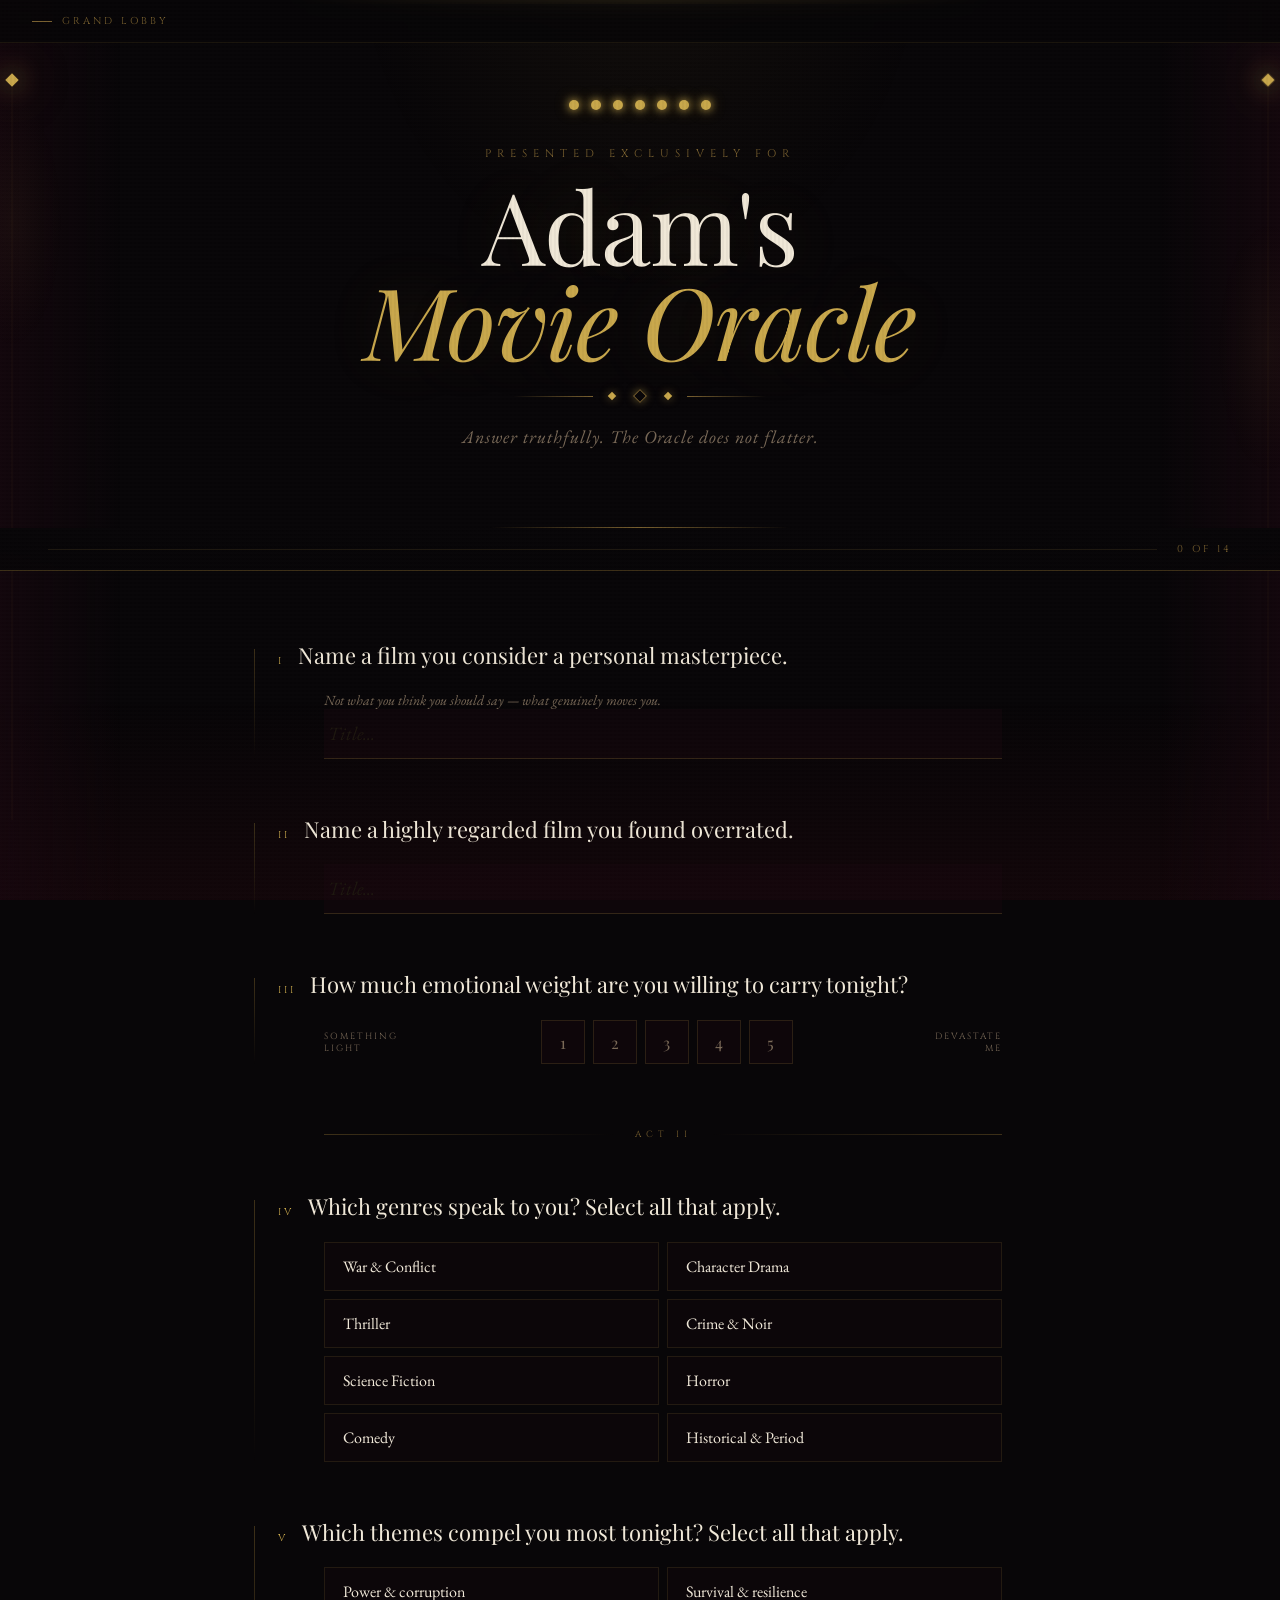
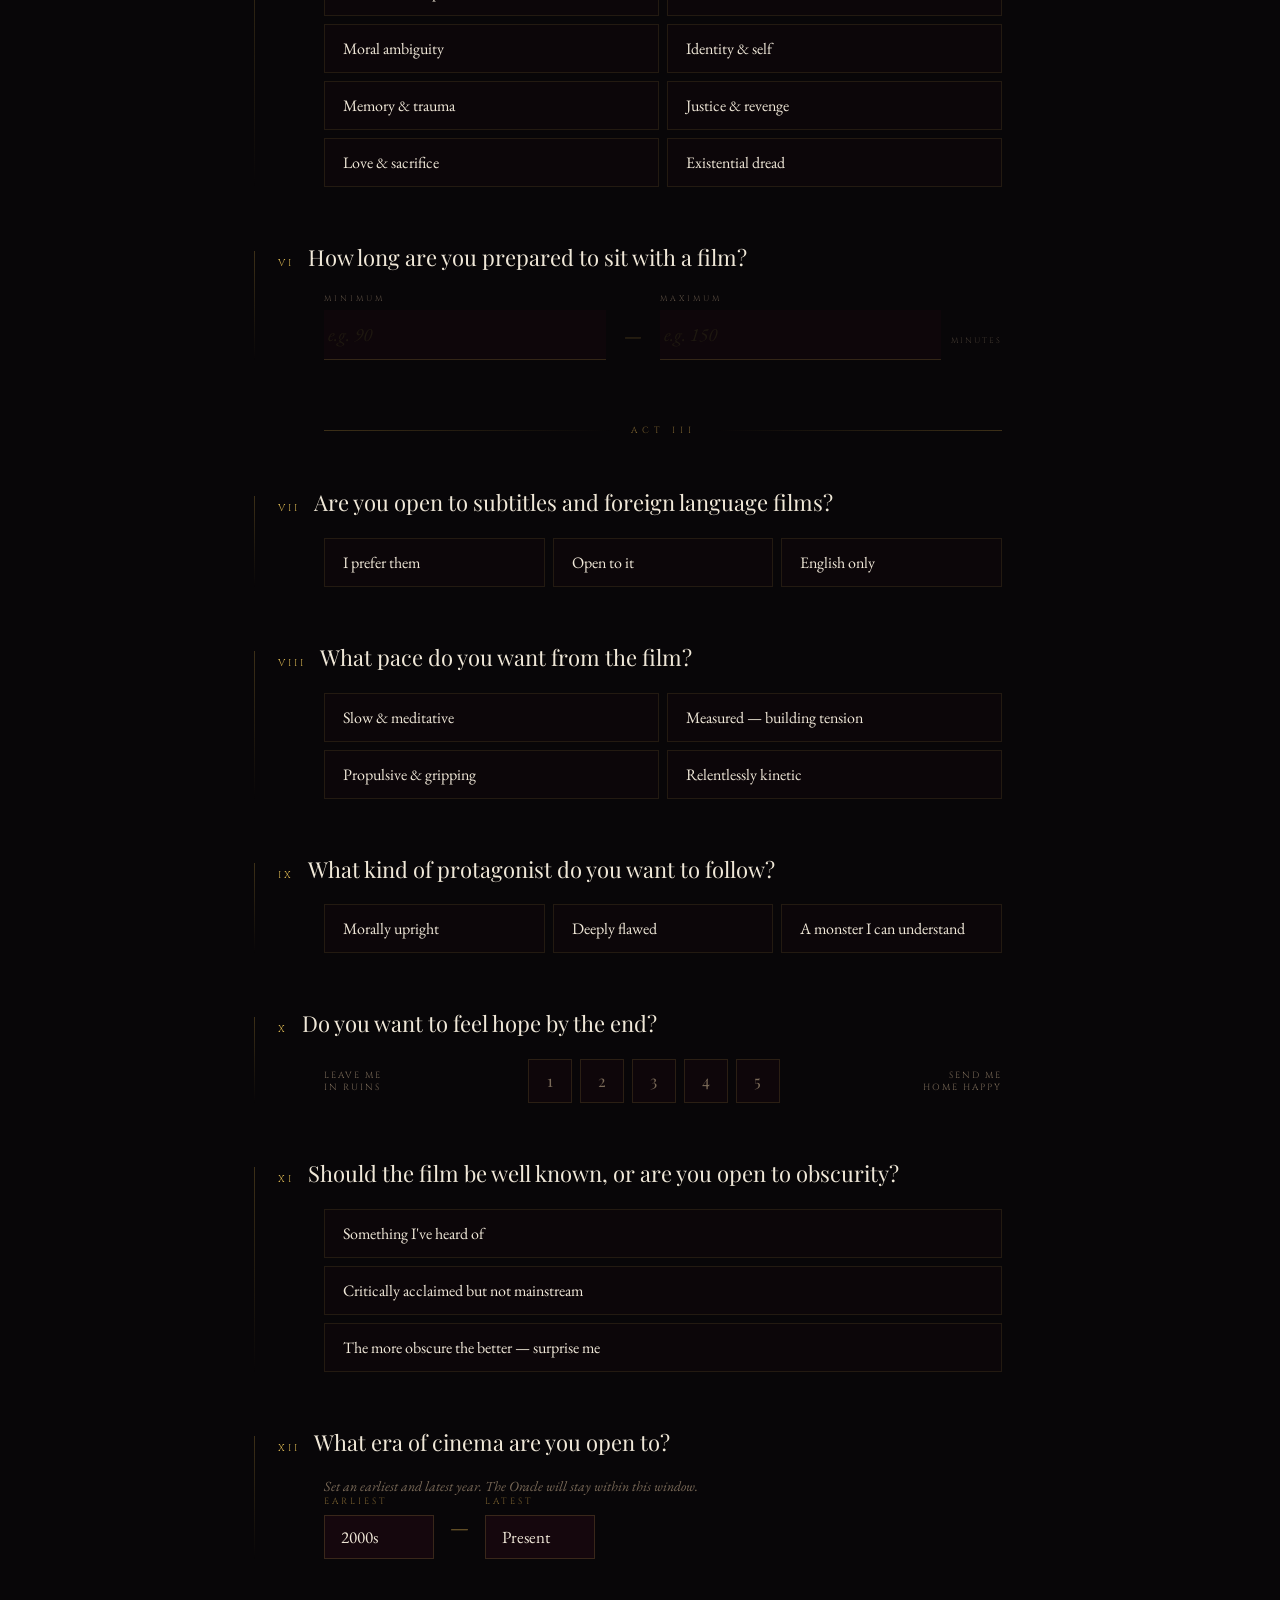
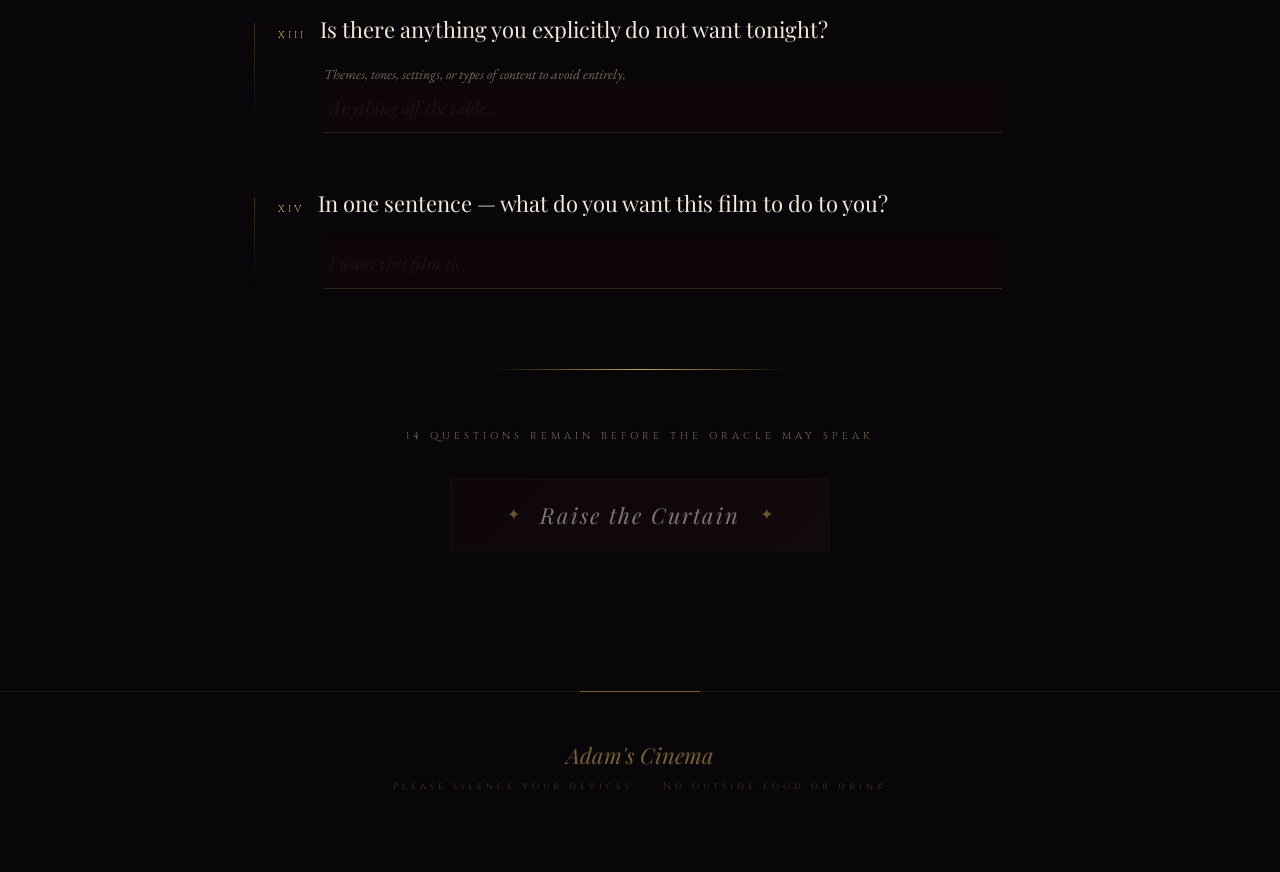
==== commit b65722fe: "Initial commit — Adam's Cinema website Full static cinema-themed site with: Grand Lobby (index), AI " ====
--- a/adams-oracle.html
+++ b/adams-oracle.html
@@ -1,809 +1,827 @@
-<!DOCTYPE html>
-<html lang="en">
-<head>
-<meta charset="UTF-8">
-<meta name="viewport" content="width=device-width, initial-scale=1.0">
-<title>Adam's Movie Oracle</title>
-<link rel="preconnect" href="https://fonts.googleapis.com">
-<link rel="preconnect" href="https://fonts.gstatic.com" crossorigin>
-<link href="https://fonts.googleapis.com/css2?family=Playfair+Display:ital,wght@0,400;0,500;0,700;1,400;1,600&family=EB+Garamond:ital,wght@0,400;0,500;1,400&family=Cinzel:wght@400;500;600&family=Courier+Prime:ital,wght@0,400;0,700;1,400&display=swap" rel="stylesheet">
-<link rel="stylesheet" href="style.css">
-<style>
-body { cursor:default; }
-h1 { font-size:clamp(44px,8vw,100px); letter-spacing:-1px; text-shadow:0 0 60px rgba(201,168,76,0.15); }
-.curtain-tie-left, .curtain-tie-right { display:none; }
-.curtain-tie-left.hide, .curtain-tie-right.hide { opacity:0; pointer-events:none; }
-.spotlight { position:fixed; top:-200px; left:50%; transform:translateX(-50%); width:600px; height:500px; background:radial-gradient(ellipse at 50% 20%,rgba(201,168,76,0.06) 0%,transparent 70%); pointer-events:none; z-index:1; }
-/* Top nav */
-.top-nav { position:fixed; top:0; left:0; right:0; z-index:200; padding:14px 32px; display:flex; align-items:center; background:rgba(8,6,8,0.85); border-bottom:1px solid rgba(201,168,76,0.1); backdrop-filter:blur(8px); }
-.top-nav a { font-family:'Cinzel',serif; font-size:10px; letter-spacing:3px; color:var(--gold-dim); text-decoration:none; text-transform:uppercase; display:flex; align-items:center; gap:10px; transition:color 0.3s; }
-.top-nav a:hover { color:var(--gold); }
-.nav-arrow { width:20px; height:1px; background:currentColor; display:inline-block; transition:width 0.3s; }
-.top-nav a:hover .nav-arrow { width:30px; }
-/* Progress bar */
-.progress-wrap { position:sticky; top:0; z-index:100; background:linear-gradient(180deg,rgba(8,6,8,0.98),rgba(8,6,8,0.92)); border-bottom:1px solid var(--gold-pale); padding:14px 48px; display:flex; align-items:center; gap:20px; backdrop-filter:blur(8px); }
-.progress-track { flex:1; height:1px; background:var(--cream-ghost); position:relative; }
-.progress-fill { height:100%; background:linear-gradient(90deg,var(--gold-dim),var(--gold)); transition:width 0.5s cubic-bezier(0.4,0,0.2,1); width:0%; position:relative; }
-.progress-fill::after { content:''; position:absolute; right:0; top:-3px; width:7px; height:7px; background:var(--gold); border-radius:50%; box-shadow:0 0 8px var(--gold); opacity:0; transition:opacity 0.3s; }
-.progress-fill.active::after { opacity:1; }
-.progress-count { font-family:'Cinzel',serif; font-size:10px; letter-spacing:3px; color:var(--gold-dim); white-space:nowrap; }
-/* Main */
-main { max-width:820px; margin:0 auto; padding:70px 48px 140px; position:relative; z-index:2; }
-main::before, main::after { content:''; position:fixed; top:0; bottom:0; width:120px; background:linear-gradient(90deg,rgba(26,8,16,0.6),transparent); pointer-events:none; z-index:3; }
-main::before { left:0; }
-main::after { right:0; background:linear-gradient(270deg,rgba(26,8,16,0.6),transparent); }
-/* Header */
-header { padding:100px 20px 80px; }
-header::before { content:''; position:absolute; top:0; left:50%; transform:translateX(-50%); width:min(700px,95vw); height:4px; background:linear-gradient(90deg,transparent,var(--gold-dim),var(--gold),var(--gold-dim),transparent); }
-.marquee-lights { display:flex; justify-content:center; gap:12px; margin-bottom:36px; }
-.bulb { width:10px; height:10px; border-radius:50%; background:var(--gold); box-shadow:0 0 8px var(--gold),0 0 16px rgba(201,168,76,0.4); animation:flicker 3s ease infinite; }
-.bulb:nth-child(2){animation-delay:0.4s} .bulb:nth-child(3){animation-delay:0.8s} .bulb:nth-child(4){animation-delay:1.2s} .bulb:nth-child(5){animation-delay:1.6s} .bulb:nth-child(6){animation-delay:2.0s} .bulb:nth-child(7){animation-delay:2.4s}
-@keyframes flicker { 0%,90%,100%{opacity:1} 93%{opacity:0.6} 96%{opacity:1} 98%{opacity:0.4} }
-.presented-by { font-family:'Cinzel',serif; font-size:11px; letter-spacing:6px; color:var(--gold-dim); text-transform:uppercase; margin-bottom:16px; opacity:0; animation:revealUp 1s ease forwards 2.2s; }
-h1 { opacity:0; animation:revealUp 1s ease forwards 2.4s; }
-h1 .gold { color:var(--gold); font-style:italic; }
-.ornament { display:flex; align-items:center; justify-content:center; gap:16px; margin:24px auto; opacity:0; animation:revealUp 1s ease forwards 2.6s; }
-.ornament-line { width:80px; height:1px; background:linear-gradient(90deg,transparent,var(--gold-dim)); }
-.ornament-line.right { background:linear-gradient(90deg,var(--gold-dim),transparent); }
-.ornament-diamond { width:6px; height:6px; background:var(--gold); transform:rotate(45deg); box-shadow:0 0 8px rgba(201,168,76,0.5); }
-.tagline { font-family:'EB Garamond',serif; font-style:italic; font-size:18px; color:var(--cream-muted); letter-spacing:1px; opacity:0; animation:revealUp 1s ease forwards 2.8s; }
-@keyframes revealUp { from{opacity:0;transform:translateY(24px)} to{opacity:1;transform:translateY(0)} }
-/* Questions */
-.question { margin-bottom:56px; opacity:0; animation:revealUp 0.6s ease forwards; position:relative; }
-.question::before { content:''; position:absolute; left:-24px; top:8px; width:1px; height:calc(100% - 8px); background:linear-gradient(180deg,var(--gold-pale),transparent); }
-.q-header { display:flex; align-items:baseline; gap:14px; margin-bottom:20px; }
-.q-num { font-family:'Cinzel',serif; font-size:10px; letter-spacing:3px; color:var(--gold); flex-shrink:0; }
-.q-text { font-family:'Playfair Display',serif; font-size:22px; font-weight:400; line-height:1.35; color:var(--cream); }
-.q-sub { font-style:italic; font-size:14px; color:var(--cream-muted); margin-top:6px; margin-left:46px; }
-.runtime-range { display:flex; align-items:flex-end; margin-left:46px; width:calc(100% - 46px); }
-.range-field { display:flex; flex-direction:column; gap:6px; flex:1; }
-.range-label { font-family:'Cinzel',serif; font-size:8px; letter-spacing:3px; color:var(--cream-muted); text-transform:uppercase; opacity:0.7; }
-.range-input { background:rgba(26,8,16,0.4); border:none; border-bottom:1px solid rgba(201,168,76,0.2); color:var(--cream); font-family:'EB Garamond',serif; font-size:19px; padding:12px 4px; outline:none; width:100%; transition:border-color 0.3s; display:block; }
-.range-input:focus { border-color:var(--gold); }
-.range-input::placeholder { color:var(--cream-ghost); font-style:italic; }
-.range-input::-webkit-outer-spin-button,.range-input::-webkit-inner-spin-button { -webkit-appearance:none; margin:0; }
-.range-input[type=number] { -moz-appearance:textfield; }
-.range-sep { font-family:'EB Garamond',serif; font-size:19px; color:var(--gold-pale); padding:0 18px 12px; flex-shrink:0; align-self:flex-end; }
-.range-unit-label { font-family:'Cinzel',serif; font-size:8px; letter-spacing:2px; color:var(--cream-muted); text-transform:uppercase; opacity:0.5; padding-bottom:14px; padding-left:10px; flex-shrink:0; align-self:flex-end; }
-.options { display:grid; gap:8px; margin-left:46px; }
-.options.cols-2 { grid-template-columns:1fr 1fr; }
-.options.cols-3 { grid-template-columns:1fr 1fr 1fr; }
-.opt { display:flex; align-items:center; gap:14px; padding:13px 18px; min-height:44px; border:1px solid rgba(201,168,76,0.12); cursor:pointer; transition:all 0.25s ease; background:rgba(26,8,16,0.3); position:relative; overflow:hidden; user-select:none; }
-.opt::before { content:''; position:absolute; inset:0; background:linear-gradient(135deg,rgba(201,168,76,0.05),transparent); opacity:0; transition:opacity 0.25s; }
-.opt:hover { border-color:rgba(201,168,76,0.35); background:rgba(42,16,24,0.6); }
-.opt:hover::before { opacity:1; }
-.opt.selected { border-color:var(--gold); background:rgba(42,16,24,0.8); }
-.opt.selected::before { opacity:1; }
-.opt-gem { width:12px; height:12px; border:1px solid rgba(201,168,76,0.3); transform:rotate(45deg); flex-shrink:0; transition:all 0.25s; }
-.opt.selected .opt-gem { background:var(--gold); border-color:var(--gold); box-shadow:0 0 8px rgba(201,168,76,0.5); }
-.opt-text { font-size:15px; color:var(--cream-muted); transition:color 0.25s; line-height:1.4; }
-.opt.selected .opt-text { color:var(--cream); }
-.scale-wrap { margin-left:46px; display:flex; align-items:center; gap:14px; }
-.scale-label { font-family:'Cinzel',serif; font-size:9px; letter-spacing:2px; color:var(--cream-muted); text-transform:uppercase; white-space:nowrap; min-width:60px; }
-.scale-label.right { text-align:right; }
-.scale-btns { display:flex; gap:8px; flex:1; justify-content:center; }
-.scale-btn { width:44px; height:44px; border:1px solid rgba(201,168,76,0.15); background:rgba(26,8,16,0.4); color:var(--cream-muted); font-family:'Playfair Display',serif; font-size:16px; cursor:pointer; transition:all 0.25s; }
-.scale-btn:hover { border-color:rgba(201,168,76,0.4); color:var(--cream); }
-.scale-btn.selected { border-color:var(--gold); background:rgba(42,16,24,0.8); color:var(--gold); box-shadow:0 0 12px rgba(201,168,76,0.2),inset 0 0 12px rgba(201,168,76,0.05); }
-.text-input { width:calc(100% - 46px); margin-left:46px; background:rgba(26,8,16,0.4); border:none; border-bottom:1px solid rgba(201,168,76,0.2); color:var(--cream); font-family:'EB Garamond',serif; font-size:19px; padding:12px 4px; outline:none; transition:border-color 0.3s; display:block; }
-.text-input:focus { border-color:var(--gold); }
-.text-input::placeholder { color:var(--cream-ghost); font-style:italic; }
-.act-divider { display:flex; align-items:center; gap:20px; margin:64px 0 52px; padding-left:46px; opacity:0; animation:revealUp 0.6s ease forwards; }
-.act-line { flex:1; height:1px; background:linear-gradient(90deg,var(--gold-pale),transparent); }
-.act-label { font-family:'Cinzel',serif; font-size:9px; letter-spacing:5px; color:var(--gold-dim); text-transform:uppercase; white-space:nowrap; }
-.act-divider:nth-of-type(1){animation-delay:3.55s} .act-divider:nth-of-type(2){animation-delay:3.85s}
-.era-select { background:rgba(26,8,16,0.8); border:1px solid rgba(201,168,76,0.2); color:var(--cream); font-family:'EB Garamond',serif; font-size:17px; padding:10px 16px; outline:none; cursor:pointer; appearance:none; -webkit-appearance:none; min-width:110px; }
-.era-select:focus { border-color:var(--gold); }
-.submit-stage { margin-top:80px; text-align:center; position:relative; padding-top:60px; }
-.submit-stage::before { content:''; position:absolute; top:0; left:50%; transform:translateX(-50%); width:300px; height:1px; background:linear-gradient(90deg,transparent,var(--gold),transparent); }
-.remaining-note { font-family:'Cinzel',serif; font-size:10px; letter-spacing:4px; color:var(--cream-muted); text-transform:uppercase; margin-bottom:36px; transition:color 0.3s; }
-.remaining-note.ready { color:var(--gold); }
-.curtain-btn { position:relative; display:inline-block; padding:0; background:none; border:none; cursor:pointer; }
-.curtain-btn-inner { display:flex; align-items:center; gap:20px; padding:20px 56px; border:1px solid var(--gold-dim); background:linear-gradient(135deg,rgba(26,8,16,0.8),rgba(42,16,24,0.6)); transition:all 0.4s ease; position:relative; overflow:hidden; }
-.curtain-btn-inner::before { content:''; position:absolute; inset:0; background:linear-gradient(135deg,rgba(201,168,76,0.08),rgba(107,15,26,0.2)); opacity:0; transition:opacity 0.4s; }
-.curtain-btn:not(:disabled) .curtain-btn-inner:hover { border-color:var(--gold); box-shadow:0 0 40px rgba(201,168,76,0.15),inset 0 0 40px rgba(201,168,76,0.05); }
-.curtain-btn:not(:disabled) .curtain-btn-inner:hover::before { opacity:1; }
-.curtain-btn:disabled .curtain-btn-inner { border-color:rgba(201,168,76,0.08); cursor:not-allowed; opacity:0.5; }
-.btn-ornament { font-size:16px; color:var(--gold); transition:transform 0.4s; }
-.curtain-btn:not(:disabled) .curtain-btn-inner:hover .btn-ornament { transform:rotate(180deg); }
-.btn-text { font-family:'Playfair Display',serif; font-style:italic; font-size:22px; color:var(--cream); letter-spacing:2px; position:relative; }
-.loading { display:none; text-align:center; padding:60px 20px; }
-#result { display:none; margin-top:60px; position:relative; padding:60px 52px; background:linear-gradient(135deg,rgba(26,8,16,0.9),rgba(15,5,8,0.95)); border:1px solid var(--gold-dim); animation:revealUp 0.8s ease forwards; }
-#result::before,#result::after { content:''; position:absolute; width:20px; height:20px; border-color:var(--gold); border-style:solid; }
-#result::before { top:-1px; left:-1px; border-width:2px 0 0 2px; }
-#result::after { bottom:-1px; right:-1px; border-width:0 2px 2px 0; }
-.result-corners::before,.result-corners::after { content:''; position:absolute; width:20px; height:20px; border-color:var(--gold); border-style:solid; }
-.result-corners::before { top:-1px; right:-1px; border-width:2px 2px 0 0; }
-.result-corners::after { bottom:-1px; left:-1px; border-width:0 0 2px 2px; }
-.now-showing { font-family:'Cinzel',serif; font-size:9px; letter-spacing:6px; color:var(--gold); text-transform:uppercase; margin-bottom:28px; display:flex; align-items:center; gap:14px; }
-.now-showing::before,.now-showing::after { content:''; flex:1; height:1px; background:linear-gradient(90deg,transparent,var(--gold-pale)); }
-.now-showing::after { background:linear-gradient(270deg,transparent,var(--gold-pale)); }
-#result-title { font-family:'Playfair Display',serif; font-size:clamp(32px,5vw,52px); font-weight:400; font-style:italic; color:var(--cream); line-height:1.1; margin-bottom:10px; }
-#result-director { font-family:'Cinzel',serif; font-size:11px; letter-spacing:3px; color:var(--gold-dim); margin-bottom:32px; text-transform:uppercase; }
-#result-why { font-size:18px; line-height:1.8; color:var(--cream-dim); margin-bottom:24px; border-top:1px solid var(--gold-pale); padding-top:28px; }
-#result-find { font-family:'Cinzel',serif; font-size:11px; letter-spacing:2px; color:var(--gold-dim); border-top:1px solid rgba(201,168,76,0.1); padding-top:20px; }
-.question:nth-child(1){animation-delay:3.2s} .question:nth-child(2){animation-delay:3.3s} .question:nth-child(3){animation-delay:3.4s} .question:nth-child(4){animation-delay:3.5s} .question:nth-child(5){animation-delay:3.6s} .question:nth-child(6){animation-delay:3.7s} .question:nth-child(7){animation-delay:3.8s} .question:nth-child(8){animation-delay:3.9s} .question:nth-child(9){animation-delay:4.0s} .question:nth-child(10){animation-delay:4.1s} .question:nth-child(11){animation-delay:4.2s} .question:nth-child(12){animation-delay:4.3s} .question:nth-child(13){animation-delay:4.4s} .question:nth-child(14){animation-delay:4.5s}
-/* ── Oracle result: poster + backdrop ──────────── */
-#result { overflow:hidden; }
-#result-backdrop { position:absolute; inset:0; background-size:cover; background-position:center 30%; opacity:0; transition:opacity 1.2s; z-index:0; }
-#result-backdrop::after { content:''; position:absolute; inset:0; background:linear-gradient(135deg,rgba(8,6,8,0.93),rgba(26,8,16,0.90)); }
-#result.has-backdrop #result-backdrop { opacity:1; }
-.result-layout { position:relative; z-index:1; display:flex; gap:32px; align-items:flex-start; }
-#result-poster { width:110px; flex-shrink:0; border:1px solid rgba(201,168,76,0.18); display:block; opacity:0; transition:opacity 0.6s; filter:saturate(0.85) brightness(0.9); }
-#result-poster.loaded { opacity:1; }
-.result-body { flex:1; min-width:0; }
-
-/* ── Oracle result: similar films ──────────────── */
-#similar-section { display:none; max-width:820px; margin:0 auto; padding:0 48px 60px; position:relative; z-index:2; }
-.similar-label { font-family:'Cinzel',serif; font-size:9px; letter-spacing:5px; color:var(--gold-dim); text-transform:uppercase; margin-bottom:20px; display:flex; align-items:center; gap:16px; }
-.similar-label::after { content:''; flex:1; height:1px; background:linear-gradient(90deg,var(--gold-pale),transparent); }
-.similar-grid { display:grid; grid-template-columns:repeat(3,1fr); gap:2px; }
-.sim-card { background:linear-gradient(160deg,rgba(26,8,16,0.85),rgba(15,5,8,0.9)); border:1px solid rgba(201,168,76,0.08); text-decoration:none; display:block; color:inherit; transition:border-color 0.3s; overflow:hidden; }
-.sim-card:hover { border-color:rgba(201,168,76,0.3); }
-.sim-poster-wrap { width:100%; aspect-ratio:2/3; overflow:hidden; background:rgba(26,8,16,0.6); display:flex; align-items:center; justify-content:center; }
-.sim-poster { width:100%; height:100%; object-fit:cover; display:block; opacity:0; transition:opacity 0.4s; filter:saturate(0.75) brightness(0.85); }
-.sim-poster.loaded { opacity:1; }
-.sim-no-poster { color:rgba(201,168,76,0.12); font-size:28px; }
-.sim-info { padding:14px 16px; }
-.sim-title { font-family:'Playfair Display',serif; font-size:13px; font-style:italic; color:var(--cream); line-height:1.3; margin-bottom:4px; }
-.sim-meta { font-family:'Cinzel',serif; font-size:8px; letter-spacing:2px; color:var(--cream-muted); }
-
-@media(max-width:640px) {
-  main { padding:48px 24px 100px; }
-  .options.cols-2,.options.cols-3 { grid-template-columns:1fr; }
-  .options { margin-left:0; }
-  .text-input { margin-left:0; width:100%; }
-  .scale-wrap { margin-left:0; }
-  .runtime-range { margin-left:0; width:100%; }
-  h1 { font-size:44px; }
-  .progress-wrap { padding:12px 24px; }
-  .q-sub { margin-left:0; }
-  .result-layout { flex-direction:column; gap:16px; }
-  #result-poster { width:80px; }
-  #similar-section { padding:0 24px 60px; }
-}
-</style>
-</head>
-<body>
-
-<nav class="top-nav">
-  <a href="index.html"><span class="nav-arrow"></span> Grand Lobby</a>
-</nav>
-
-<div class="curtain-left" id="curtainL"></div>
-<div class="curtain-right" id="curtainR"></div>
-<div class="curtain-tie-left" id="tieL"></div>
-<div class="curtain-tie-right" id="tieR"></div>
-<div class="spotlight"></div>
-<div class="floor-glow"></div>
-
-<header>
-  <div class="marquee-lights">
-    <div class="bulb"></div><div class="bulb"></div><div class="bulb"></div>
-    <div class="bulb"></div><div class="bulb"></div><div class="bulb"></div>
-    <div class="bulb"></div>
-  </div>
-  <div class="presented-by">Presented exclusively for</div>
-  <h1>Adam's<br><span class="gold">Movie Oracle</span></h1>
-  <div class="ornament">
-    <div class="ornament-line"></div>
-    <div class="ornament-diamond"></div>
-    <div class="ornament-diamond" style="background:transparent;border:1px solid var(--gold-dim);width:10px;height:10px;margin:0 4px;"></div>
-    <div class="ornament-diamond"></div>
-    <div class="ornament-line right"></div>
-  </div>
-  <p class="tagline">Answer truthfully. The Oracle does not flatter.</p>
-</header>
-
-<div class="progress-wrap">
-  <div class="progress-track">
-    <div class="progress-fill" id="progressFill"></div>
-  </div>
-  <div class="progress-count" id="progressCount">0 OF 14</div>
-</div>
-
-<main>
-
-  <div class="question">
-    <div class="q-header"><span class="q-num">I</span><span class="q-text" id="ql-1">Name a film you consider a personal masterpiece.</span></div>
-    <p class="q-sub">Not what you think you should say — what genuinely moves you.</p>
-    <input class="text-input" type="text" placeholder="Title..." data-q="1" aria-labelledby="ql-1" />
-  </div>
-
-  <div class="question">
-    <div class="q-header"><span class="q-num">II</span><span class="q-text" id="ql-2">Name a highly regarded film you found overrated.</span></div>
-    <input class="text-input" type="text" placeholder="Title..." data-q="2" aria-labelledby="ql-2" />
-  </div>
-
-  <div class="question">
-    <div class="q-header"><span class="q-num">III</span><span class="q-text">How much emotional weight are you willing to carry tonight?</span></div>
-    <div class="scale-wrap" data-q="3">
-      <span class="scale-label">Something<br>Light</span>
-      <div class="scale-btns">
-        <button class="scale-btn" data-val="1">1</button>
-        <button class="scale-btn" data-val="2">2</button>
-        <button class="scale-btn" data-val="3">3</button>
-        <button class="scale-btn" data-val="4">4</button>
-        <button class="scale-btn" data-val="5">5</button>
-      </div>
-      <span class="scale-label right">Devastate<br>Me</span>
-    </div>
-  </div>
-
-  <div class="act-divider">
-    <div class="act-line"></div>
-    <span class="act-label">Act II</span>
-    <div class="act-line" style="background:linear-gradient(270deg,var(--gold-pale),transparent)"></div>
-  </div>
-
-  <div class="question">
-    <div class="q-header"><span class="q-num">IV</span><span class="q-text">Which genres speak to you? Select all that apply.</span></div>
-    <div class="options cols-2" data-q="4" data-multi="true">
-      <div class="opt" data-val="war">War &amp; Conflict</div>
-      <div class="opt" data-val="drama">Character Drama</div>
-      <div class="opt" data-val="thriller">Thriller</div>
-      <div class="opt" data-val="crime">Crime &amp; Noir</div>
-      <div class="opt" data-val="scifi">Science Fiction</div>
-      <div class="opt" data-val="horror">Horror</div>
-      <div class="opt" data-val="comedy">Comedy</div>
-      <div class="opt" data-val="historical">Historical &amp; Period</div>
-    </div>
-  </div>
-
-  <div class="question">
-    <div class="q-header"><span class="q-num">V</span><span class="q-text">Which themes compel you most tonight? Select all that apply.</span></div>
-    <div class="options cols-2" data-q="5" data-multi="true">
-      <div class="opt" data-val="power">Power &amp; corruption</div>
-      <div class="opt" data-val="survival">Survival &amp; resilience</div>
-      <div class="opt" data-val="morality">Moral ambiguity</div>
-      <div class="opt" data-val="identity">Identity &amp; self</div>
-      <div class="opt" data-val="memory">Memory &amp; trauma</div>
-      <div class="opt" data-val="justice">Justice &amp; revenge</div>
-      <div class="opt" data-val="love">Love &amp; sacrifice</div>
-      <div class="opt" data-val="existential">Existential dread</div>
-    </div>
-  </div>
-
-  <div class="question">
-    <div class="q-header"><span class="q-num">VI</span><span class="q-text">How long are you prepared to sit with a film?</span></div>
-    <div class="runtime-range" data-q="6">
-      <div class="range-field">
-        <div class="range-label">Minimum</div>
-        <input class="range-input" type="number" min="0" max="400" placeholder="e.g. 90" data-role="min" aria-label="Minimum runtime in minutes" />
-      </div>
-      <div class="range-sep">—</div>
-      <div class="range-field">
-        <div class="range-label">Maximum</div>
-        <input class="range-input" type="number" min="0" max="600" placeholder="e.g. 150" data-role="max" aria-label="Maximum runtime in minutes" />
-      </div>
-      <div class="range-unit-label">minutes</div>
-    </div>
-  </div>
-
-  <div class="act-divider">
-    <div class="act-line"></div>
-    <span class="act-label">Act III</span>
-    <div class="act-line" style="background:linear-gradient(270deg,var(--gold-pale),transparent)"></div>
-  </div>
-
-  <div class="question">
-    <div class="q-header"><span class="q-num">VII</span><span class="q-text">Are you open to subtitles and foreign language films?</span></div>
-    <div class="options cols-3" data-q="7" data-multi="false">
-      <div class="opt" data-val="prefer">I prefer them</div>
-      <div class="opt" data-val="open">Open to it</div>
-      <div class="opt" data-val="english">English only</div>
-    </div>
-  </div>
-
-  <div class="question">
-    <div class="q-header"><span class="q-num">VIII</span><span class="q-text">What pace do you want from the film?</span></div>
-    <div class="options cols-2" data-q="8" data-multi="false">
-      <div class="opt" data-val="slow">Slow &amp; meditative</div>
-      <div class="opt" data-val="measured">Measured — building tension</div>
-      <div class="opt" data-val="propulsive">Propulsive &amp; gripping</div>
-      <div class="opt" data-val="relentless">Relentlessly kinetic</div>
-    </div>
-  </div>
-
-  <div class="question">
-    <div class="q-header"><span class="q-num">IX</span><span class="q-text">What kind of protagonist do you want to follow?</span></div>
-    <div class="options cols-3" data-q="9" data-multi="false">
-      <div class="opt" data-val="good">Morally upright</div>
-      <div class="opt" data-val="complex">Deeply flawed</div>
-      <div class="opt" data-val="villain">A monster I can understand</div>
-    </div>
-  </div>
-
-  <div class="question">
-    <div class="q-header"><span class="q-num">X</span><span class="q-text">Do you want to feel hope by the end?</span></div>
-    <div class="scale-wrap" data-q="10">
-      <span class="scale-label">Leave Me<br>in Ruins</span>
-      <div class="scale-btns">
-        <button class="scale-btn" data-val="1">1</button>
-        <button class="scale-btn" data-val="2">2</button>
-        <button class="scale-btn" data-val="3">3</button>
-        <button class="scale-btn" data-val="4">4</button>
-        <button class="scale-btn" data-val="5">5</button>
-      </div>
-      <span class="scale-label right">Send Me<br>Home Happy</span>
-    </div>
-  </div>
-
-  <div class="question">
-    <div class="q-header"><span class="q-num">XI</span><span class="q-text">Should the film be well known, or are you open to obscurity?</span></div>
-    <div class="options" data-q="11" data-multi="false">
-      <div class="opt" data-val="known">Something I've heard of</div>
-      <div class="opt" data-val="acclaimed">Critically acclaimed but not mainstream</div>
-      <div class="opt" data-val="obscure">The more obscure the better — surprise me</div>
-    </div>
-  </div>
-
-  <div class="question">
-    <div class="q-header"><span class="q-num">XII</span><span class="q-text">What era of cinema are you open to?</span></div>
-    <p class="q-sub">Set an earliest and latest year. The Oracle will stay within this window.</p>
-    <div style="margin-left:46px;display:flex;align-items:center;gap:16px;flex-wrap:wrap;">
-      <div>
-        <div style="font-family:'Cinzel',serif;font-size:9px;letter-spacing:3px;color:var(--gold-dim);margin-bottom:8px;">EARLIEST</div>
-        <select class="era-select" id="eraMin" data-q="era-min">
-          <option value="1920">1920s</option><option value="1930">1930s</option>
-          <option value="1940">1940s</option><option value="1950">1950s</option>
-          <option value="1960">1960s</option><option value="1970">1970s</option>
-          <option value="1980">1980s</option><option value="1990">1990s</option>
-          <option value="2000" selected>2000s</option><option value="2010">2010s</option>
-          <option value="2020">2020s</option>
-        </select>
-      </div>
-      <div style="color:var(--gold-dim);font-size:20px;">—</div>
-      <div>
-        <div style="font-family:'Cinzel',serif;font-size:9px;letter-spacing:3px;color:var(--gold-dim);margin-bottom:8px;">LATEST</div>
-        <select class="era-select" id="eraMax" data-q="era-max">
-          <option value="1920">1920s</option><option value="1930">1930s</option>
-          <option value="1940">1940s</option><option value="1950">1950s</option>
-          <option value="1960">1960s</option><option value="1970">1970s</option>
-          <option value="1980">1980s</option><option value="1990">1990s</option>
-          <option value="2000">2000s</option><option value="2010">2010s</option>
-          <option value="2020" selected>Present</option>
-        </select>
-      </div>
-    </div>
-  </div>
-
-  <div class="question">
-    <div class="q-header"><span class="q-num">XIII</span><span class="q-text" id="ql-13">Is there anything you explicitly do not want tonight?</span></div>
-    <p class="q-sub">Themes, tones, settings, or types of content to avoid entirely.</p>
-    <input class="text-input" type="text" placeholder="Anything off the table..." data-q="13" aria-labelledby="ql-13" />
-  </div>
-
-  <div class="question">
-    <div class="q-header"><span class="q-num">XIV</span><span class="q-text" id="ql-14">In one sentence — what do you want this film to do to you?</span></div>
-    <input class="text-input" type="text" placeholder="I want this film to..." data-q="14" aria-labelledby="ql-14" />
-  </div>
-
-  <div class="submit-stage">
-    <p class="remaining-note" id="remainingNote">14 questions remain before the Oracle may speak</p>
-    <button class="curtain-btn" id="submitBtn" disabled onclick="consult()">
-      <div class="curtain-btn-inner">
-        <span class="btn-ornament">✦</span>
-        <span class="btn-text">Raise the Curtain</span>
-        <span class="btn-ornament">✦</span>
-      </div>
-    </button>
-  </div>
-
-  <div class="loading" id="loading">
-    <div class="loading-lights">
-      <div class="loading-bulb"></div><div class="loading-bulb"></div>
-      <div class="loading-bulb"></div><div class="loading-bulb"></div>
-      <div class="loading-bulb"></div>
-    </div>
-    <div class="loading-text">The Oracle Deliberates</div>
-  </div>
-
-  <div id="result">
-    <div id="result-backdrop"></div>
-    <div class="result-corners"></div>
-    <div class="result-layout">
-      <img id="result-poster" src="" alt="" style="display:none;">
-      <div class="result-body">
-        <div class="now-showing">Now Showing</div>
-        <div id="result-title"></div>
-        <div id="result-director"></div>
-        <div id="result-why"></div>
-        <div id="result-find"></div>
-        <div style="margin-top:28px;display:flex;gap:14px;flex-wrap:wrap;align-items:center;border-top:1px solid rgba(201,168,76,0.1);padding-top:22px;">
-          <a id="result-link" href="#" target="_blank" rel="noopener noreferrer" style="font-family:'Cinzel',serif;font-size:9px;letter-spacing:3px;color:var(--gold-dim);text-decoration:none;text-transform:uppercase;border:1px solid rgba(201,168,76,0.2);padding:10px 18px;transition:all 0.3s;display:inline-block;" onmouseover="this.style.borderColor='var(--gold)';this.style.color='var(--gold)'" onmouseout="this.style.borderColor='rgba(201,168,76,0.2)';this.style.color='var(--gold-dim)'">More Info ↗</a>
-          <button onclick="alreadySeen()" style="font-family:'Cinzel',serif;font-size:9px;letter-spacing:3px;color:var(--cream-muted);text-transform:uppercase;border:1px solid rgba(255,255,255,0.08);padding:10px 18px;background:none;cursor:pointer;transition:all 0.3s;" onmouseover="this.style.borderColor='rgba(201,168,76,0.3)';this.style.color='var(--cream)'" onmouseout="this.style.borderColor='rgba(255,255,255,0.08)';this.style.color='var(--cream-muted)'">Already Seen It — Try Again</button>
-        </div>
-      </div>
-    </div>
-  </div>
-
-  <div id="similar-section">
-    <div class="similar-label">Also Consider</div>
-    <div class="similar-grid" id="similar-grid"></div>
-  </div>
-
-</main>
-
-<script>
-  setTimeout(() => {
-    document.getElementById('curtainL').classList.add('open');
-    document.getElementById('curtainR').classList.add('open');
-    document.getElementById('tieL').classList.add('hide');
-    document.getElementById('tieR').classList.add('hide');
-  }, 600);
-
-  const answers = {};
-  const TOTAL = 14;
-  const seenFilms = [];
-
-  // Era dropdowns — always considered answered (have defaults)
-  answers['era-min'] = '2000';
-  answers['era-max'] = '2020';
-  document.getElementById('eraMin').addEventListener('change', function() { answers['era-min'] = this.value; updateProgress(); });
-  document.getElementById('eraMax').addEventListener('change', function() { answers['era-max'] = this.value; updateProgress(); });
-
-  // Runtime range handlers
-  document.querySelectorAll('.runtime-range').forEach(wrap => {
-    const q = wrap.dataset.q;
-    wrap.querySelectorAll('input').forEach(inp => {
-      inp.addEventListener('input', () => {
-        const min = wrap.querySelector('[data-role="min"]').value.trim();
-        const max = wrap.querySelector('[data-role="max"]').value.trim();
-        if (min || max) {
-          const lo = min ? min + ' min' : 'no minimum';
-          const hi = max ? max + ' min' : 'no maximum';
-          answers[q] = `${lo} – ${hi}`;
-        } else { delete answers[q]; }
-        updateProgress();
-      });
-    });
-  });
-
-  // Option handlers
-  document.querySelectorAll('.options').forEach(group => {
-    const q = group.dataset.q;
-    const multi = group.dataset.multi === 'true';
-    group.querySelectorAll('.opt').forEach(opt => {
-      opt.addEventListener('click', () => {
-        if (!multi) {
-          group.querySelectorAll('.opt').forEach(o => o.classList.remove('selected'));
-          opt.classList.add('selected');
-          answers[q] = opt.dataset.val;
-        } else {
-          opt.classList.toggle('selected');
-          const sel = [...group.querySelectorAll('.opt.selected')].map(o => o.dataset.val);
-          if (sel.length) answers[q] = sel; else delete answers[q];
-        }
-        updateProgress();
-      });
-    });
-  });
-
-  // Scale handlers
-  document.querySelectorAll('.scale-wrap').forEach(scale => {
-    const q = scale.dataset.q;
-    scale.querySelectorAll('.scale-btn').forEach(btn => {
-      btn.addEventListener('click', () => {
-        scale.querySelectorAll('.scale-btn').forEach(b => b.classList.remove('selected'));
-        btn.classList.add('selected');
-        answers[q] = btn.dataset.val;
-        updateProgress();
-      });
-    });
-  });
-
-  // Text handlers
-  document.querySelectorAll('.text-input').forEach(input => {
-    const q = input.dataset.q;
-    input.addEventListener('input', () => {
-      if (input.value.trim()) answers[q] = input.value.trim();
-      else delete answers[q];
-      updateProgress();
-    });
-  });
-
-  function updateProgress() {
-    const requiredKeys = ['1','2','3','4','5','6','7','8','9','10','11','13','14','era-min'];
-    const done = requiredKeys.filter(k => answers[k] !== undefined).length;
-    const pct = Math.round((done / TOTAL) * 100);
-    const fill = document.getElementById('progressFill');
-    fill.style.width = pct + '%';
-    if (done > 0) fill.classList.add('active'); else fill.classList.remove('active');
-    document.getElementById('progressCount').textContent = `${done} OF ${TOTAL}`;
-    const btn = document.getElementById('submitBtn');
-    const note = document.getElementById('remainingNote');
-    const remaining = TOTAL - done;
-    if (remaining === 0) {
-      btn.disabled = false;
-      note.textContent = 'The Oracle awaits your command.';
-      note.classList.add('ready');
-    } else {
-      btn.disabled = true;
-      note.classList.remove('ready');
-      note.textContent = `${remaining} question${remaining !== 1 ? 's' : ''} remain${remaining === 1 ? 's' : ''} before the Oracle may speak`;
-    }
-  }
-
-  function alreadySeen() {
-    const title = document.getElementById('result-title').textContent;
-    if (title && title !== 'The Oracle is Silent' && title !== 'A Film Awaits') seenFilms.push(title);
-    consult();
-  }
-
-  async function consult() {
-    const btn = document.getElementById('submitBtn');
-    const loading = document.getElementById('loading');
-    const result = document.getElementById('result');
-    btn.disabled = true;
-    loading.style.display = 'block';
-    result.style.display = 'none';
-
-    // Reset TMDB visuals from previous result
-    const posterEl = document.getElementById('result-poster');
-    const backdropEl = document.getElementById('result-backdrop');
-    posterEl.src = ''; posterEl.style.display = 'none'; posterEl.classList.remove('loaded');
-    backdropEl.style.backgroundImage = ''; result.classList.remove('has-backdrop');
-    document.getElementById('similar-section').style.display = 'none';
-    document.getElementById('similar-grid').innerHTML = '';
-
-    const optLabels = {};
-    document.querySelectorAll('.opt').forEach(o => { optLabels[o.dataset.val] = o.textContent.trim(); });
-
-    const fmt = k => {
-      const v = answers[k];
-      if (!v) return 'Not answered';
-      if (Array.isArray(v)) return v.map(x => optLabels[x] || x).join(', ');
-      return optLabels[v] || v;
-    };
-
-    const scaleDesc = (k, lo, hi) => {
-      const v = parseInt(answers[k] || 0);
-      if (!v) return 'Not answered';
-      const labels = ['', `1 (${lo})`, '2', '3 (middle)', '4', `5 (${hi})`];
-      return labels[v];
-    };
-
-    const eraMin = answers['era-min'] || '1920';
-    const eraMax = answers['era-max'] || '2025';
-    const seenNote = seenFilms.length > 0
-      ? `\nIMPORTANT: The user has already seen these suggestions and wants something different: ${seenFilms.join(', ')}. Do NOT suggest any of these films.\n`
-      : '';
-
-    const prompt = `You are Adam's Movie Oracle — a world-class, supremely confident film curator with encyclopaedic knowledge of cinema history. Based on the following questionnaire, recommend exactly ONE film. Be decisive, specific, and never hedge. Do not suggest the most obvious or generic choice — dig deep into cinema history to find the perfect match.
-${seenNote}
-IMPORTANT: The film MUST have been released between ${eraMin} and ${parseInt(eraMax) + 9}. Do not suggest any film outside this date range under any circumstances.
-
-After your recommendation, write 3–4 sentences explaining with precision why this specific film fits this person's answers. Reference specific details from their responses. Then add one concise sentence on where they might stream or rent it.
-
-Format your response EXACTLY as:
-TITLE: [Film Title] ([Year])
-DIRECTED BY: [Director Name]
-WHY: [3-4 sentences explanation]
-FIND IT: [One sentence on streaming/rental]
-
-Their questionnaire answers:
-1. Personal masterpiece: ${fmt('1')}
-2. Overrated film: ${fmt('2')}
-3. Emotional weight tolerance (1=light, 5=heavy): ${scaleDesc('3','light','devastate me')}
-4. Preferred genres: ${fmt('4')}
-5. Compelling themes: ${fmt('5')}
-6. Runtime preference: ${fmt('6')}
-7. Subtitles: ${fmt('7')}
-8. Desired pace: ${fmt('8')}
-9. Protagonist type: ${fmt('9')}
-10. Hope at the end (1=leave in ruins, 5=send home happy): ${scaleDesc('10','no hope','hopeful')}
-11. Obscurity preference: ${fmt('11')}
-12. Era preference: ${eraMin}s to ${eraMax}s only
-13. What to avoid: ${fmt('13')}
-14. What they want the film to do to them: ${fmt('14')}`;
-
-    try {
-      const res = await fetch("https://oracle-proxy.adamrowe312.workers.dev", {
-        method: "POST",
-        headers: { "Content-Type": "application/json" },
-        body: JSON.stringify({
-          model: "claude-sonnet-4-20250514",
-          max_tokens: 1000,
-          messages: [{ role: "user", content: prompt }]
-        })
-      });
-
-      const data = await res.json();
-      const text = data.content.map(i => i.text || '').join('\n');
-
-      const titleM = text.match(/TITLE:\s*(.+)/);
-      const dirM = text.match(/DIRECTED BY:\s*(.+)/);
-      const whyM = text.match(/WHY:\s*([\s\S]+?)(?=FIND IT:|$)/);
-      const findM = text.match(/FIND IT:\s*([\s\S]+)/);
-      const titleText = titleM ? titleM[1].trim() : 'A Film Awaits';
-
-      loading.style.display = 'none';
-      result.style.display = 'block';
-      result.scrollIntoView({ behavior: 'smooth', block: 'center' });
-
-      document.getElementById('result-title').textContent = titleText;
-      document.getElementById('result-director').textContent = dirM ? `Directed by ${dirM[1].trim()}` : '';
-      document.getElementById('result-why').textContent = whyM ? whyM[1].trim() : text;
-      document.getElementById('result-find').textContent = findM ? findM[1].trim() : '';
-
-      const cleanTitle = titleText.replace(/\s*\(\d{4}\)/, '').trim();
-      const searchTitle = encodeURIComponent(cleanTitle);
-      document.getElementById('result-link').href = `https://letterboxd.com/search/${searchTitle}/`;
-
-      // ── TMDB: poster, backdrop, similar films ──────────────────────────
-      try {
-        const TMDB = 'https://tmdb-proxy.adamrowe312.workers.dev';
-        const IMG = 'https://image.tmdb.org/t/p/';
-        const yearMatch = titleText.match(/\((\d{4})\)/);
-        const yearParam = yearMatch ? `&year=${yearMatch[1]}` : '';
-
-        const searchRes = await fetch(`${TMDB}/search/movie?query=${encodeURIComponent(cleanTitle)}${yearParam}&include_adult=false`);
-        const searchData = await searchRes.json();
-        const movie = searchData.results && searchData.results[0];
-
-        if (movie) {
-          // Poster
-          if (movie.poster_path) {
-            posterEl.src = `${IMG}w185${movie.poster_path}`;
-            posterEl.alt = cleanTitle;
-            posterEl.style.display = 'block';
-            posterEl.addEventListener('load', () => posterEl.classList.add('loaded'), { once: true });
-          }
-
-          // Backdrop
-          if (movie.backdrop_path) {
-            backdropEl.style.backgroundImage = `url(${IMG}w780${movie.backdrop_path})`;
-            result.classList.add('has-backdrop');
-          }
-
-          // Similar films
-          const simRes = await fetch(`${TMDB}/movie/${movie.id}/recommendations?page=1`);
-          const simData = await simRes.json();
-          const similar = (simData.results || []).slice(0, 3);
-
-          if (similar.length > 0) {
-            const grid = document.getElementById('similar-grid');
-            grid.innerHTML = similar.map(m => `
-              <a class="sim-card" href="https://letterboxd.com/search/${encodeURIComponent(m.title)}/" target="_blank" rel="noopener noreferrer">
-                <div class="sim-poster-wrap">
-                  ${m.poster_path
-                    ? `<img class="sim-poster" src="${IMG}w185${m.poster_path}" alt="${m.title}" loading="lazy">`
-                    : `<div class="sim-no-poster">✦</div>`}
-                </div>
-                <div class="sim-info">
-                  <div class="sim-title">${m.title}</div>
-                  <div class="sim-meta">${m.release_date ? m.release_date.slice(0,4) : ''}</div>
-                </div>
-              </a>
-            `).join('');
-            grid.querySelectorAll('.sim-poster').forEach(img => {
-              img.addEventListener('load', () => img.classList.add('loaded'), { once: true });
-            });
-            document.getElementById('similar-section').style.display = 'block';
-          }
-        }
-      } catch(_) { /* TMDB fetch failed silently — Oracle result intact */ }
-
-    } catch(e) {
-      loading.style.display = 'none';
-      result.style.display = 'block';
-      document.getElementById('result-title').textContent = 'The Oracle is Silent';
-      document.getElementById('result-why').textContent = 'Error: ' + e.message;
-      btn.disabled = false;
-    }
-  }
-
-  // ── Accessibility: ARIA roles, keyboard nav, focus management ────────────
-  (function() {
-    // Option groups: roles + keyboard + aria-checked
-    document.querySelectorAll('.options').forEach(group => {
-      const multi = group.dataset.multi === 'true';
-      group.setAttribute('role', multi ? 'group' : 'radiogroup');
-      group.querySelectorAll('.opt').forEach(opt => {
-        opt.setAttribute('role', multi ? 'checkbox' : 'radio');
-        opt.setAttribute('tabindex', '0');
-        opt.setAttribute('aria-checked', 'false');
-        opt.addEventListener('keydown', e => {
-          if (e.key === 'Enter' || e.key === ' ') { e.preventDefault(); opt.click(); }
-        });
-        new MutationObserver(() => {
-          opt.setAttribute('aria-checked', opt.classList.contains('selected') ? 'true' : 'false');
-        }).observe(opt, { attributes: true, attributeFilter: ['class'] });
-      });
-    });
-
-    // Scale buttons: aria-pressed + descriptive aria-label from adjacent labels
-    document.querySelectorAll('.scale-wrap').forEach(wrap => {
-      const lo = wrap.querySelector('.scale-label:not(.right)')?.textContent.replace(/\s+/g,' ').trim() || '';
-      const hi = wrap.querySelector('.scale-label.right')?.textContent.replace(/\s+/g,' ').trim() || '';
-      wrap.querySelectorAll('.scale-btn').forEach((btn, i) => {
-        const val = btn.dataset.val;
-        let label = val;
-        if (i === 0) label = `${val} — ${lo}`;
-        if (i === 4) label = `${val} — ${hi}`;
-        btn.setAttribute('aria-label', label);
-        btn.setAttribute('aria-pressed', 'false');
-        btn.addEventListener('click', function() {
-          wrap.querySelectorAll('.scale-btn').forEach(b => b.setAttribute('aria-pressed', 'false'));
-          this.setAttribute('aria-pressed', 'true');
-        });
-      });
-    });
-
-    // Era selects
-    const eraMin = document.getElementById('eraMin');
-    const eraMax = document.getElementById('eraMax');
-    if (eraMin) eraMin.setAttribute('aria-label', 'Earliest year');
-    if (eraMax) eraMax.setAttribute('aria-label', 'Latest year');
-  })();
-</script>
-
-<footer>
-  <div class="footer-mark">Adam's Cinema</div>
-  <div class="footer-sub">Please silence your devices &nbsp;&middot;&nbsp; No outside food or drink</div>
-</footer>
-
-<script>
-(function(){
-  if(window.innerWidth<900)return;
-  if(window.matchMedia('(prefers-reduced-motion:reduce)').matches)return;
-
-  // Create left and right rails
-  ['rail-l','rail-r'].forEach(function(c){
-    var r=document.createElement('div');
-    r.className='theatre-rail '+c;
-    r.setAttribute('aria-hidden','true');
-    r.innerHTML='<div class="rail-track"><div class="rail-fill"></div></div>'
-               +'<div class="rail-marker"></div>'
-               +'<div class="rail-glow"></div>';
-    document.body.appendChild(r);
-  });
-
-  var fills   = document.querySelectorAll('.rail-fill');
-  var markers = document.querySelectorAll('.rail-marker');
-  var glows   = document.querySelectorAll('.rail-glow');
-
-  // ── Scroll rope + parallax glow ──────────────────
-  function update(){
-    var s = window.scrollY;
-    var maxS = document.documentElement.scrollHeight - window.innerHeight;
-    var p = maxS > 0 ? Math.min(1, Math.max(0, s / maxS)) : 0;
-
-    // Rope fill
-    fills.forEach(function(f){ f.style.height = (p*100)+'%'; });
-
-    // Diamond marker (80px padding from top/bottom)
-    var trackH = window.innerHeight - 160;
-    var markerY = 80 + p * trackH;
-    markers.forEach(function(m){ m.style.top = markerY+'px'; });
-
-    // Parallax glow — left leads, right slightly offset
-    if(glows[0]) glows[0].style.top = (8  + p*54)+'%';
-    if(glows[1]) glows[1].style.top = (22 + p*52)+'%';
-  }
-
-  window.addEventListener('scroll', update, {passive:true});
-  window.addEventListener('resize', update, {passive:true});
-  update();
-
-  // ── Section pulse (IntersectionObserver) ─────────
-  var obs = new IntersectionObserver(function(entries){
-    entries.forEach(function(e){
-      if(e.isIntersecting){
-        markers.forEach(function(m){
-          m.classList.add('pulsing');
-          setTimeout(function(){ m.classList.remove('pulsing'); }, 500);
-        });
-      }
-    });
-  },{threshold:0.2, rootMargin:'-8% 0px -8% 0px'});
-
-  document.querySelectorAll(
-    'h1, h2, .section-head, .section-head-title, .list-meta, header'
-  ).forEach(function(el){ obs.observe(el); });
-})();
-</script>
-
-</body>
-</html>
+<!DOCTYPE html>
+<html lang="en">
+<head>
+<meta charset="UTF-8">
+<meta name="viewport" content="width=device-width, initial-scale=1.0">
+<title>Adam's Movie Oracle</title>
+<link rel="preconnect" href="https://fonts.googleapis.com">
+<link rel="preconnect" href="https://fonts.gstatic.com" crossorigin>
+<link href="https://fonts.googleapis.com/css2?family=Playfair+Display:ital,wght@0,400;0,500;0,700;1,400;1,600&family=EB+Garamond:ital,wght@0,400;0,500;1,400&family=Cinzel:wght@400;500;600&family=Courier+Prime:ital,wght@0,400;0,700;1,400&display=swap" rel="stylesheet">
+<link rel="stylesheet" href="style.css">
+<style>
+body { cursor:default; }
+h1 { font-size:clamp(44px,8vw,100px); letter-spacing:-1px; text-shadow:0 0 60px rgba(201,168,76,0.15); }
+.curtain-tie-left, .curtain-tie-right { display:none; }
+.curtain-tie-left.hide, .curtain-tie-right.hide { opacity:0; pointer-events:none; }
+.spotlight { position:fixed; top:-200px; left:50%; transform:translateX(-50%); width:600px; height:500px; background:radial-gradient(ellipse at 50% 20%,rgba(201,168,76,0.06) 0%,transparent 70%); pointer-events:none; z-index:1; }
+/* Top nav */
+.top-nav { position:fixed; top:0; left:0; right:0; z-index:200; padding:14px 32px; display:flex; align-items:center; background:rgba(8,6,8,0.85); border-bottom:1px solid rgba(201,168,76,0.1); backdrop-filter:blur(8px); }
+.top-nav a { font-family:'Cinzel',serif; font-size:10px; letter-spacing:3px; color:var(--gold-dim); text-decoration:none; text-transform:uppercase; display:flex; align-items:center; gap:10px; transition:color 0.3s; }
+.top-nav a:hover { color:var(--gold); }
+.nav-arrow { width:20px; height:1px; background:currentColor; display:inline-block; transition:width 0.3s; }
+.top-nav a:hover .nav-arrow { width:30px; }
+/* Progress bar */
+.progress-wrap { position:sticky; top:0; z-index:100; background:linear-gradient(180deg,rgba(8,6,8,0.98),rgba(8,6,8,0.92)); border-bottom:1px solid var(--gold-pale); padding:14px 48px; display:flex; align-items:center; gap:20px; backdrop-filter:blur(8px); }
+.progress-track { flex:1; height:1px; background:var(--cream-ghost); position:relative; }
+.progress-fill { height:100%; background:linear-gradient(90deg,var(--gold-dim),var(--gold)); transition:width 0.5s cubic-bezier(0.4,0,0.2,1); width:0%; position:relative; }
+.progress-fill::after { content:''; position:absolute; right:0; top:-3px; width:7px; height:7px; background:var(--gold); border-radius:50%; box-shadow:0 0 8px var(--gold); opacity:0; transition:opacity 0.3s; }
+.progress-fill.active::after { opacity:1; }
+.progress-count { font-family:'Cinzel',serif; font-size:10px; letter-spacing:3px; color:var(--gold-dim); white-space:nowrap; }
+/* Main */
+main { max-width:820px; margin:0 auto; padding:70px 48px 140px; position:relative; z-index:2; }
+main::before, main::after { content:''; position:fixed; top:0; bottom:0; width:120px; background:linear-gradient(90deg,rgba(26,8,16,0.6),transparent); pointer-events:none; z-index:3; }
+main::before { left:0; }
+main::after { right:0; background:linear-gradient(270deg,rgba(26,8,16,0.6),transparent); }
+/* Header */
+header { padding:100px 20px 80px; }
+header::before { content:''; position:absolute; top:0; left:50%; transform:translateX(-50%); width:min(700px,95vw); height:4px; background:linear-gradient(90deg,transparent,var(--gold-dim),var(--gold),var(--gold-dim),transparent); }
+.marquee-lights { display:flex; justify-content:center; gap:12px; margin-bottom:36px; }
+.bulb { width:10px; height:10px; border-radius:50%; background:var(--gold); box-shadow:0 0 8px var(--gold),0 0 16px rgba(201,168,76,0.4); animation:flicker 3s ease infinite; }
+.bulb:nth-child(2){animation-delay:0.4s} .bulb:nth-child(3){animation-delay:0.8s} .bulb:nth-child(4){animation-delay:1.2s} .bulb:nth-child(5){animation-delay:1.6s} .bulb:nth-child(6){animation-delay:2.0s} .bulb:nth-child(7){animation-delay:2.4s}
+@keyframes flicker { 0%,90%,100%{opacity:1} 93%{opacity:0.6} 96%{opacity:1} 98%{opacity:0.4} }
+.presented-by { font-family:'Cinzel',serif; font-size:11px; letter-spacing:6px; color:var(--gold-dim); text-transform:uppercase; margin-bottom:16px; opacity:0; animation:revealUp 1s ease forwards 2.2s; }
+h1 { opacity:0; animation:revealUp 1s ease forwards 2.4s; }
+h1 .gold { color:var(--gold); font-style:italic; }
+.ornament { display:flex; align-items:center; justify-content:center; gap:16px; margin:24px auto; opacity:0; animation:revealUp 1s ease forwards 2.6s; }
+.ornament-line { width:80px; height:1px; background:linear-gradient(90deg,transparent,var(--gold-dim)); }
+.ornament-line.right { background:linear-gradient(90deg,var(--gold-dim),transparent); }
+.ornament-diamond { width:6px; height:6px; background:var(--gold); transform:rotate(45deg); box-shadow:0 0 8px rgba(201,168,76,0.5); }
+.tagline { font-family:'EB Garamond',serif; font-style:italic; font-size:18px; color:var(--cream-muted); letter-spacing:1px; opacity:0; animation:revealUp 1s ease forwards 2.8s; }
+@keyframes revealUp { from{opacity:0;transform:translateY(24px)} to{opacity:1;transform:translateY(0)} }
+/* Questions */
+.question { margin-bottom:56px; opacity:0; animation:revealUp 0.6s ease forwards; position:relative; }
+.question::before { content:''; position:absolute; left:-24px; top:8px; width:1px; height:calc(100% - 8px); background:linear-gradient(180deg,var(--gold-pale),transparent); }
+.q-header { display:flex; align-items:baseline; gap:14px; margin-bottom:20px; }
+.q-num { font-family:'Cinzel',serif; font-size:10px; letter-spacing:3px; color:var(--gold); flex-shrink:0; }
+.q-text { font-family:'Playfair Display',serif; font-size:22px; font-weight:400; line-height:1.35; color:var(--cream); }
+.q-sub { font-style:italic; font-size:14px; color:var(--cream-muted); margin-top:6px; margin-left:46px; }
+.runtime-range { display:flex; align-items:flex-end; margin-left:46px; width:calc(100% - 46px); }
+.range-field { display:flex; flex-direction:column; gap:6px; flex:1; }
+.range-label { font-family:'Cinzel',serif; font-size:8px; letter-spacing:3px; color:var(--cream-muted); text-transform:uppercase; opacity:0.7; }
+.range-input { background:rgba(26,8,16,0.4); border:none; border-bottom:1px solid rgba(201,168,76,0.2); color:var(--cream); font-family:'EB Garamond',serif; font-size:19px; padding:12px 4px; outline:none; width:100%; transition:border-color 0.3s; display:block; }
+.range-input:focus { border-color:var(--gold); }
+.range-input::placeholder { color:var(--cream-ghost); font-style:italic; }
+.range-input::-webkit-outer-spin-button,.range-input::-webkit-inner-spin-button { -webkit-appearance:none; margin:0; }
+.range-input[type=number] { -moz-appearance:textfield; }
+.range-sep { font-family:'EB Garamond',serif; font-size:19px; color:var(--gold-pale); padding:0 18px 12px; flex-shrink:0; align-self:flex-end; }
+.range-unit-label { font-family:'Cinzel',serif; font-size:8px; letter-spacing:2px; color:var(--cream-muted); text-transform:uppercase; opacity:0.5; padding-bottom:14px; padding-left:10px; flex-shrink:0; align-self:flex-end; }
+.options { display:grid; gap:8px; margin-left:46px; }
+.options.cols-2 { grid-template-columns:1fr 1fr; }
+.options.cols-3 { grid-template-columns:1fr 1fr 1fr; }
+.opt { display:flex; align-items:center; gap:14px; padding:13px 18px; min-height:44px; border:1px solid rgba(201,168,76,0.12); cursor:pointer; transition:all 0.25s ease; background:rgba(26,8,16,0.3); position:relative; overflow:hidden; user-select:none; }
+.opt::before { content:''; position:absolute; inset:0; background:linear-gradient(135deg,rgba(201,168,76,0.05),transparent); opacity:0; transition:opacity 0.25s; }
+.opt:hover { border-color:rgba(201,168,76,0.35); background:rgba(42,16,24,0.6); }
+.opt:hover::before { opacity:1; }
+.opt.selected { border-color:var(--gold); background:rgba(42,16,24,0.8); }
+.opt.selected::before { opacity:1; }
+.opt-gem { width:12px; height:12px; border:1px solid rgba(201,168,76,0.3); transform:rotate(45deg); flex-shrink:0; transition:all 0.25s; }
+.opt.selected .opt-gem { background:var(--gold); border-color:var(--gold); box-shadow:0 0 8px rgba(201,168,76,0.5); }
+.opt-text { font-size:15px; color:var(--cream-muted); transition:color 0.25s; line-height:1.4; }
+.opt.selected .opt-text { color:var(--cream); }
+.scale-wrap { margin-left:46px; display:flex; align-items:center; gap:14px; }
+.scale-label { font-family:'Cinzel',serif; font-size:9px; letter-spacing:2px; color:var(--cream-muted); text-transform:uppercase; white-space:nowrap; min-width:60px; }
+.scale-label.right { text-align:right; }
+.scale-btns { display:flex; gap:8px; flex:1; justify-content:center; }
+.scale-btn { width:44px; height:44px; border:1px solid rgba(201,168,76,0.15); background:rgba(26,8,16,0.4); color:var(--cream-muted); font-family:'Playfair Display',serif; font-size:16px; cursor:pointer; transition:all 0.25s; }
+.scale-btn:hover { border-color:rgba(201,168,76,0.4); color:var(--cream); }
+.scale-btn.selected { border-color:var(--gold); background:rgba(42,16,24,0.8); color:var(--gold); box-shadow:0 0 12px rgba(201,168,76,0.2),inset 0 0 12px rgba(201,168,76,0.05); }
+.text-input { width:calc(100% - 46px); margin-left:46px; background:rgba(26,8,16,0.4); border:none; border-bottom:1px solid rgba(201,168,76,0.2); color:var(--cream); font-family:'EB Garamond',serif; font-size:19px; padding:12px 4px; outline:none; transition:border-color 0.3s; display:block; }
+.text-input:focus { border-color:var(--gold); }
+.text-input::placeholder { color:var(--cream-ghost); font-style:italic; }
+.act-divider { display:flex; align-items:center; gap:20px; margin:64px 0 52px; padding-left:46px; opacity:0; animation:revealUp 0.6s ease forwards; }
+.act-line { flex:1; height:1px; background:linear-gradient(90deg,var(--gold-pale),transparent); }
+.act-label { font-family:'Cinzel',serif; font-size:9px; letter-spacing:5px; color:var(--gold-dim); text-transform:uppercase; white-space:nowrap; }
+.act-divider:nth-of-type(1){animation-delay:3.55s} .act-divider:nth-of-type(2){animation-delay:3.85s}
+.era-select { background:rgba(26,8,16,0.8); border:1px solid rgba(201,168,76,0.2); color:var(--cream); font-family:'EB Garamond',serif; font-size:17px; padding:10px 16px; outline:none; cursor:pointer; appearance:none; -webkit-appearance:none; min-width:110px; }
+.era-select:focus { border-color:var(--gold); }
+.submit-stage { margin-top:80px; text-align:center; position:relative; padding-top:60px; }
+.submit-stage::before { content:''; position:absolute; top:0; left:50%; transform:translateX(-50%); width:300px; height:1px; background:linear-gradient(90deg,transparent,var(--gold),transparent); }
+.remaining-note { font-family:'Cinzel',serif; font-size:10px; letter-spacing:4px; color:var(--cream-muted); text-transform:uppercase; margin-bottom:36px; transition:color 0.3s; }
+.remaining-note.ready { color:var(--gold); }
+.curtain-btn { position:relative; display:inline-block; padding:0; background:none; border:none; cursor:pointer; }
+.curtain-btn-inner { display:flex; align-items:center; gap:20px; padding:20px 56px; border:1px solid var(--gold-dim); background:linear-gradient(135deg,rgba(26,8,16,0.8),rgba(42,16,24,0.6)); transition:all 0.4s ease; position:relative; overflow:hidden; }
+.curtain-btn-inner::before { content:''; position:absolute; inset:0; background:linear-gradient(135deg,rgba(201,168,76,0.08),rgba(107,15,26,0.2)); opacity:0; transition:opacity 0.4s; }
+.curtain-btn:not(:disabled) .curtain-btn-inner:hover { border-color:var(--gold); box-shadow:0 0 40px rgba(201,168,76,0.15),inset 0 0 40px rgba(201,168,76,0.05); }
+.curtain-btn:not(:disabled) .curtain-btn-inner:hover::before { opacity:1; }
+.curtain-btn:disabled .curtain-btn-inner { border-color:rgba(201,168,76,0.08); cursor:not-allowed; opacity:0.5; }
+.btn-ornament { font-size:16px; color:var(--gold); transition:transform 0.4s; }
+.curtain-btn:not(:disabled) .curtain-btn-inner:hover .btn-ornament { transform:rotate(180deg); }
+.btn-text { font-family:'Playfair Display',serif; font-style:italic; font-size:22px; color:var(--cream); letter-spacing:2px; position:relative; }
+.loading { display:none; text-align:center; padding:60px 20px; }
+#result { display:none; margin-top:60px; position:relative; padding:60px 52px; background:linear-gradient(135deg,rgba(26,8,16,0.9),rgba(15,5,8,0.95)); border:1px solid var(--gold-dim); animation:revealUp 0.8s ease forwards; }
+#result::before,#result::after { content:''; position:absolute; width:20px; height:20px; border-color:var(--gold); border-style:solid; }
+#result::before { top:-1px; left:-1px; border-width:2px 0 0 2px; }
+#result::after { bottom:-1px; right:-1px; border-width:0 2px 2px 0; }
+.result-corners::before,.result-corners::after { content:''; position:absolute; width:20px; height:20px; border-color:var(--gold); border-style:solid; }
+.result-corners::before { top:-1px; right:-1px; border-width:2px 2px 0 0; }
+.result-corners::after { bottom:-1px; left:-1px; border-width:0 0 2px 2px; }
+.now-showing { font-family:'Cinzel',serif; font-size:9px; letter-spacing:6px; color:var(--gold); text-transform:uppercase; margin-bottom:28px; display:flex; align-items:center; gap:14px; }
+.now-showing::before,.now-showing::after { content:''; flex:1; height:1px; background:linear-gradient(90deg,transparent,var(--gold-pale)); }
+.now-showing::after { background:linear-gradient(270deg,transparent,var(--gold-pale)); }
+#result-title { font-family:'Playfair Display',serif; font-size:clamp(32px,5vw,52px); font-weight:400; font-style:italic; color:var(--cream); line-height:1.1; margin-bottom:10px; }
+#result-director { font-family:'Cinzel',serif; font-size:11px; letter-spacing:3px; color:var(--gold-dim); margin-bottom:32px; text-transform:uppercase; }
+#result-why { font-size:18px; line-height:1.8; color:var(--cream-dim); margin-bottom:24px; border-top:1px solid var(--gold-pale); padding-top:28px; }
+#result-find { font-family:'Cinzel',serif; font-size:11px; letter-spacing:2px; color:var(--gold-dim); border-top:1px solid rgba(201,168,76,0.1); padding-top:20px; }
+.question:nth-child(1){animation-delay:3.2s} .question:nth-child(2){animation-delay:3.3s} .question:nth-child(3){animation-delay:3.4s} .question:nth-child(4){animation-delay:3.5s} .question:nth-child(5){animation-delay:3.6s} .question:nth-child(6){animation-delay:3.7s} .question:nth-child(7){animation-delay:3.8s} .question:nth-child(8){animation-delay:3.9s} .question:nth-child(9){animation-delay:4.0s} .question:nth-child(10){animation-delay:4.1s} .question:nth-child(11){animation-delay:4.2s} .question:nth-child(12){animation-delay:4.3s} .question:nth-child(13){animation-delay:4.4s} .question:nth-child(14){animation-delay:4.5s}
+/* ── Oracle result: poster + backdrop ──────────── */
+#result { overflow:hidden; }
+#result-backdrop { position:absolute; inset:0; background-size:cover; background-position:center 30%; opacity:0; transition:opacity 1.2s; z-index:0; }
+#result-backdrop::after { content:''; position:absolute; inset:0; background:linear-gradient(135deg,rgba(8,6,8,0.93),rgba(26,8,16,0.90)); }
+#result.has-backdrop #result-backdrop { opacity:1; }
+.result-layout { position:relative; z-index:1; display:flex; gap:32px; align-items:flex-start; }
+#result-poster { width:140px; flex-shrink:0; border:1px solid rgba(201,168,76,0.18); display:block; opacity:0; transition:opacity 0.6s; filter:saturate(0.85) brightness(0.9); }
+#result-poster.loaded { opacity:1; }
+.result-body { flex:1; min-width:0; }
+
+/* ── Oracle result: similar films ──────────────── */
+#similar-section { display:none; max-width:820px; margin:0 auto; padding:0 48px 60px; position:relative; z-index:2; }
+.similar-label { font-family:'Cinzel',serif; font-size:9px; letter-spacing:5px; color:var(--gold-dim); text-transform:uppercase; margin-bottom:20px; display:flex; align-items:center; gap:16px; }
+.similar-label::after { content:''; flex:1; height:1px; background:linear-gradient(90deg,var(--gold-pale),transparent); }
+.similar-grid { display:grid; grid-template-columns:repeat(3,1fr); gap:2px; }
+.sim-card { background:linear-gradient(160deg,rgba(26,8,16,0.85),rgba(15,5,8,0.9)); border:1px solid rgba(201,168,76,0.08); text-decoration:none; display:block; color:inherit; transition:border-color 0.3s; overflow:hidden; }
+.sim-card:hover { border-color:rgba(201,168,76,0.3); }
+.sim-poster-wrap { width:100%; aspect-ratio:2/3; overflow:hidden; background:rgba(26,8,16,0.6); display:flex; align-items:center; justify-content:center; }
+.sim-poster { width:100%; height:100%; object-fit:cover; display:block; opacity:0; transition:opacity 0.4s; filter:saturate(0.75) brightness(0.85); }
+.sim-poster.loaded { opacity:1; }
+.sim-no-poster { color:rgba(201,168,76,0.12); font-size:28px; }
+.sim-info { padding:14px 16px; }
+.sim-title { font-family:'Playfair Display',serif; font-size:13px; font-style:italic; color:var(--cream); line-height:1.3; margin-bottom:4px; }
+.sim-meta { font-family:'Cinzel',serif; font-size:8px; letter-spacing:2px; color:var(--cream-muted); }
+
+@media(max-width:640px) {
+  main { padding:48px 24px 100px; }
+  .options.cols-2,.options.cols-3 { grid-template-columns:1fr; }
+  .options { margin-left:0; }
+  .text-input { margin-left:0; width:100%; }
+  .scale-wrap { margin-left:0; }
+  .runtime-range { margin-left:0; width:100%; }
+  h1 { font-size:44px; }
+  .progress-wrap { padding:12px 24px; }
+  .q-sub { margin-left:0; }
+  .result-layout { flex-direction:column; gap:16px; }
+  #result-poster { width:100px; }
+  #similar-section { padding:0 24px 60px; }
+}
+</style>
+</head>
+<body>
+
+<nav class="top-nav">
+  <a href="index.html"><span class="nav-arrow"></span> Grand Lobby</a>
+</nav>
+
+<div class="curtain-left" id="curtainL"></div>
+<div class="curtain-right" id="curtainR"></div>
+<div class="curtain-tie-left" id="tieL"></div>
+<div class="curtain-tie-right" id="tieR"></div>
+<div class="spotlight"></div>
+<div class="floor-glow"></div>
+
+<header>
+  <div class="marquee-lights">
+    <div class="bulb"></div><div class="bulb"></div><div class="bulb"></div>
+    <div class="bulb"></div><div class="bulb"></div><div class="bulb"></div>
+    <div class="bulb"></div>
+  </div>
+  <div class="presented-by">Presented exclusively for</div>
+  <h1>Adam's<br><span class="gold">Movie Oracle</span></h1>
+  <div class="ornament">
+    <div class="ornament-line"></div>
+    <div class="ornament-diamond"></div>
+    <div class="ornament-diamond" style="background:transparent;border:1px solid var(--gold-dim);width:10px;height:10px;margin:0 4px;"></div>
+    <div class="ornament-diamond"></div>
+    <div class="ornament-line right"></div>
+  </div>
+  <p class="tagline">Answer truthfully. The Oracle does not flatter.</p>
+</header>
+
+<div class="progress-wrap">
+  <div class="progress-track">
+    <div class="progress-fill" id="progressFill"></div>
+  </div>
+  <div class="progress-count" id="progressCount">0 OF 14</div>
+</div>
+
+<main>
+
+  <div class="question">
+    <div class="q-header"><span class="q-num">I</span><span class="q-text" id="ql-1">Name a film you consider a personal masterpiece.</span></div>
+    <p class="q-sub">Not what you think you should say — what genuinely moves you.</p>
+    <input class="text-input" type="text" placeholder="Title..." data-q="1" aria-labelledby="ql-1" />
+  </div>
+
+  <div class="question">
+    <div class="q-header"><span class="q-num">II</span><span class="q-text" id="ql-2">Name a highly regarded film you found overrated.</span></div>
+    <input class="text-input" type="text" placeholder="Title..." data-q="2" aria-labelledby="ql-2" />
+  </div>
+
+  <div class="question">
+    <div class="q-header"><span class="q-num">III</span><span class="q-text">How much emotional weight are you willing to carry tonight?</span></div>
+    <div class="scale-wrap" data-q="3">
+      <span class="scale-label">Something<br>Light</span>
+      <div class="scale-btns">
+        <button class="scale-btn" data-val="1">1</button>
+        <button class="scale-btn" data-val="2">2</button>
+        <button class="scale-btn" data-val="3">3</button>
+        <button class="scale-btn" data-val="4">4</button>
+        <button class="scale-btn" data-val="5">5</button>
+      </div>
+      <span class="scale-label right">Devastate<br>Me</span>
+    </div>
+  </div>
+
+  <div class="act-divider">
+    <div class="act-line"></div>
+    <span class="act-label">Act II</span>
+    <div class="act-line" style="background:linear-gradient(270deg,var(--gold-pale),transparent)"></div>
+  </div>
+
+  <div class="question">
+    <div class="q-header"><span class="q-num">IV</span><span class="q-text">Which genres speak to you? Select all that apply.</span></div>
+    <div class="options cols-2" data-q="4" data-multi="true">
+      <div class="opt" data-val="war">War &amp; Conflict</div>
+      <div class="opt" data-val="drama">Character Drama</div>
+      <div class="opt" data-val="thriller">Thriller</div>
+      <div class="opt" data-val="crime">Crime &amp; Noir</div>
+      <div class="opt" data-val="scifi">Science Fiction</div>
+      <div class="opt" data-val="horror">Horror</div>
+      <div class="opt" data-val="comedy">Comedy</div>
+      <div class="opt" data-val="historical">Historical &amp; Period</div>
+    </div>
+  </div>
+
+  <div class="question">
+    <div class="q-header"><span class="q-num">V</span><span class="q-text">Which themes compel you most tonight? Select all that apply.</span></div>
+    <div class="options cols-2" data-q="5" data-multi="true">
+      <div class="opt" data-val="power">Power &amp; corruption</div>
+      <div class="opt" data-val="survival">Survival &amp; resilience</div>
+      <div class="opt" data-val="morality">Moral ambiguity</div>
+      <div class="opt" data-val="identity">Identity &amp; self</div>
+      <div class="opt" data-val="memory">Memory &amp; trauma</div>
+      <div class="opt" data-val="justice">Justice &amp; revenge</div>
+      <div class="opt" data-val="love">Love &amp; sacrifice</div>
+      <div class="opt" data-val="existential">Existential dread</div>
+    </div>
+  </div>
+
+  <div class="question">
+    <div class="q-header"><span class="q-num">VI</span><span class="q-text">How long are you prepared to sit with a film?</span></div>
+    <div class="runtime-range" data-q="6">
+      <div class="range-field">
+        <div class="range-label">Minimum</div>
+        <input class="range-input" type="number" min="0" max="400" placeholder="e.g. 90" data-role="min" aria-label="Minimum runtime in minutes" />
+      </div>
+      <div class="range-sep">—</div>
+      <div class="range-field">
+        <div class="range-label">Maximum</div>
+        <input class="range-input" type="number" min="0" max="600" placeholder="e.g. 150" data-role="max" aria-label="Maximum runtime in minutes" />
+      </div>
+      <div class="range-unit-label">minutes</div>
+    </div>
+  </div>
+
+  <div class="act-divider">
+    <div class="act-line"></div>
+    <span class="act-label">Act III</span>
+    <div class="act-line" style="background:linear-gradient(270deg,var(--gold-pale),transparent)"></div>
+  </div>
+
+  <div class="question">
+    <div class="q-header"><span class="q-num">VII</span><span class="q-text">Are you open to subtitles and foreign language films?</span></div>
+    <div class="options cols-3" data-q="7" data-multi="false">
+      <div class="opt" data-val="prefer">I prefer them</div>
+      <div class="opt" data-val="open">Open to it</div>
+      <div class="opt" data-val="english">English only</div>
+    </div>
+  </div>
+
+  <div class="question">
+    <div class="q-header"><span class="q-num">VIII</span><span class="q-text">What pace do you want from the film?</span></div>
+    <div class="options cols-2" data-q="8" data-multi="false">
+      <div class="opt" data-val="slow">Slow &amp; meditative</div>
+      <div class="opt" data-val="measured">Measured — building tension</div>
+      <div class="opt" data-val="propulsive">Propulsive &amp; gripping</div>
+      <div class="opt" data-val="relentless">Relentlessly kinetic</div>
+    </div>
+  </div>
+
+  <div class="question">
+    <div class="q-header"><span class="q-num">IX</span><span class="q-text">What kind of protagonist do you want to follow?</span></div>
+    <div class="options cols-3" data-q="9" data-multi="false">
+      <div class="opt" data-val="good">Morally upright</div>
+      <div class="opt" data-val="complex">Deeply flawed</div>
+      <div class="opt" data-val="villain">A monster I can understand</div>
+    </div>
+  </div>
+
+  <div class="question">
+    <div class="q-header"><span class="q-num">X</span><span class="q-text">Do you want to feel hope by the end?</span></div>
+    <div class="scale-wrap" data-q="10">
+      <span class="scale-label">Leave Me<br>in Ruins</span>
+      <div class="scale-btns">
+        <button class="scale-btn" data-val="1">1</button>
+        <button class="scale-btn" data-val="2">2</button>
+        <button class="scale-btn" data-val="3">3</button>
+        <button class="scale-btn" data-val="4">4</button>
+        <button class="scale-btn" data-val="5">5</button>
+      </div>
+      <span class="scale-label right">Send Me<br>Home Happy</span>
+    </div>
+  </div>
+
+  <div class="question">
+    <div class="q-header"><span class="q-num">XI</span><span class="q-text">Should the film be well known, or are you open to obscurity?</span></div>
+    <div class="options" data-q="11" data-multi="false">
+      <div class="opt" data-val="known">Something I've heard of</div>
+      <div class="opt" data-val="acclaimed">Critically acclaimed but not mainstream</div>
+      <div class="opt" data-val="obscure">The more obscure the better — surprise me</div>
+    </div>
+  </div>
+
+  <div class="question">
+    <div class="q-header"><span class="q-num">XII</span><span class="q-text">What era of cinema are you open to?</span></div>
+    <p class="q-sub">Set an earliest and latest year. The Oracle will stay within this window.</p>
+    <div style="margin-left:46px;display:flex;align-items:center;gap:16px;flex-wrap:wrap;">
+      <div>
+        <div style="font-family:'Cinzel',serif;font-size:9px;letter-spacing:3px;color:var(--gold-dim);margin-bottom:8px;">EARLIEST</div>
+        <select class="era-select" id="eraMin" data-q="era-min">
+          <option value="1920">1920s</option><option value="1930">1930s</option>
+          <option value="1940">1940s</option><option value="1950">1950s</option>
+          <option value="1960">1960s</option><option value="1970">1970s</option>
+          <option value="1980">1980s</option><option value="1990">1990s</option>
+          <option value="2000" selected>2000s</option><option value="2010">2010s</option>
+          <option value="2020">2020s</option>
+        </select>
+      </div>
+      <div style="color:var(--gold-dim);font-size:20px;">—</div>
+      <div>
+        <div style="font-family:'Cinzel',serif;font-size:9px;letter-spacing:3px;color:var(--gold-dim);margin-bottom:8px;">LATEST</div>
+        <select class="era-select" id="eraMax" data-q="era-max">
+          <option value="1920">1920s</option><option value="1930">1930s</option>
+          <option value="1940">1940s</option><option value="1950">1950s</option>
+          <option value="1960">1960s</option><option value="1970">1970s</option>
+          <option value="1980">1980s</option><option value="1990">1990s</option>
+          <option value="2000">2000s</option><option value="2010">2010s</option>
+          <option value="2020" selected>Present</option>
+        </select>
+      </div>
+    </div>
+  </div>
+
+  <div class="question">
+    <div class="q-header"><span class="q-num">XIII</span><span class="q-text" id="ql-13">Is there anything you explicitly do not want tonight?</span></div>
+    <p class="q-sub">Themes, tones, settings, or types of content to avoid entirely.</p>
+    <input class="text-input" type="text" placeholder="Anything off the table..." data-q="13" aria-labelledby="ql-13" />
+  </div>
+
+  <div class="question">
+    <div class="q-header"><span class="q-num">XIV</span><span class="q-text" id="ql-14">In one sentence — what do you want this film to do to you?</span></div>
+    <input class="text-input" type="text" placeholder="I want this film to..." data-q="14" aria-labelledby="ql-14" />
+  </div>
+
+  <div class="submit-stage">
+    <p class="remaining-note" id="remainingNote">14 questions remain before the Oracle may speak</p>
+    <button class="curtain-btn" id="submitBtn" disabled onclick="consult()">
+      <div class="curtain-btn-inner">
+        <span class="btn-ornament">✦</span>
+        <span class="btn-text">Raise the Curtain</span>
+        <span class="btn-ornament">✦</span>
+      </div>
+    </button>
+  </div>
+
+  <div class="loading" id="loading">
+    <div class="loading-lights">
+      <div class="loading-bulb"></div><div class="loading-bulb"></div>
+      <div class="loading-bulb"></div><div class="loading-bulb"></div>
+      <div class="loading-bulb"></div>
+    </div>
+    <div class="loading-text">The Oracle Deliberates</div>
+  </div>
+
+  <div id="result">
+    <div id="result-backdrop"></div>
+    <div class="result-corners"></div>
+    <div class="result-layout">
+      <img id="result-poster" src="" alt="" style="display:none;">
+      <div class="result-body">
+        <div class="now-showing">Now Showing</div>
+        <div id="result-title"></div>
+        <div id="result-director"></div>
+        <div id="result-why"></div>
+        <div id="result-find"></div>
+        <div style="margin-top:28px;display:flex;gap:14px;flex-wrap:wrap;align-items:center;border-top:1px solid rgba(201,168,76,0.1);padding-top:22px;">
+          <a id="result-link" href="#" target="_blank" rel="noopener noreferrer" style="font-family:'Cinzel',serif;font-size:9px;letter-spacing:3px;color:var(--gold-dim);text-decoration:none;text-transform:uppercase;border:1px solid rgba(201,168,76,0.2);padding:10px 18px;transition:all 0.3s;display:inline-block;" onmouseover="this.style.borderColor='var(--gold)';this.style.color='var(--gold)'" onmouseout="this.style.borderColor='rgba(201,168,76,0.2)';this.style.color='var(--gold-dim)'">More Info ↗</a>
+          <a id="result-trailer" href="#" target="_blank" rel="noopener noreferrer" style="font-family:'Cinzel',serif;font-size:9px;letter-spacing:3px;color:var(--crimson-bright);text-decoration:none;text-transform:uppercase;border:1px solid rgba(139,26,40,0.35);padding:10px 18px;transition:all 0.3s;display:none;" onmouseover="this.style.borderColor='var(--crimson-bright)';this.style.color='#c0304a'" onmouseout="this.style.borderColor='rgba(139,26,40,0.35)';this.style.color='var(--crimson-bright)'">▶ Trailer</a>
+          <button onclick="alreadySeen()" style="font-family:'Cinzel',serif;font-size:9px;letter-spacing:3px;color:var(--cream-muted);text-transform:uppercase;border:1px solid rgba(255,255,255,0.08);padding:10px 18px;background:none;cursor:pointer;transition:all 0.3s;" onmouseover="this.style.borderColor='rgba(201,168,76,0.3)';this.style.color='var(--cream)'" onmouseout="this.style.borderColor='rgba(255,255,255,0.08)';this.style.color='var(--cream-muted)'">Already Seen It — Try Again</button>
+        </div>
+      </div>
+    </div>
+  </div>
+
+  <div id="similar-section">
+    <div class="similar-label">Also Consider</div>
+    <div class="similar-grid" id="similar-grid"></div>
+  </div>
+
+</main>
+
+<script>
+  setTimeout(() => {
+    document.getElementById('curtainL').classList.add('open');
+    document.getElementById('curtainR').classList.add('open');
+    document.getElementById('tieL').classList.add('hide');
+    document.getElementById('tieR').classList.add('hide');
+  }, 600);
+
+  const answers = {};
+  const TOTAL = 14;
+  const seenFilms = [];
+
+  // Era dropdowns — always considered answered (have defaults)
+  answers['era-min'] = '2000';
+  answers['era-max'] = '2020';
+  document.getElementById('eraMin').addEventListener('change', function() { answers['era-min'] = this.value; updateProgress(); });
+  document.getElementById('eraMax').addEventListener('change', function() { answers['era-max'] = this.value; updateProgress(); });
+
+  // Runtime range handlers
+  document.querySelectorAll('.runtime-range').forEach(wrap => {
+    const q = wrap.dataset.q;
+    wrap.querySelectorAll('input').forEach(inp => {
+      inp.addEventListener('input', () => {
+        const min = wrap.querySelector('[data-role="min"]').value.trim();
+        const max = wrap.querySelector('[data-role="max"]').value.trim();
+        if (min || max) {
+          const lo = min ? min + ' min' : 'no minimum';
+          const hi = max ? max + ' min' : 'no maximum';
+          answers[q] = `${lo} – ${hi}`;
+        } else { delete answers[q]; }
+        updateProgress();
+      });
+    });
+  });
+
+  // Option handlers
+  document.querySelectorAll('.options').forEach(group => {
+    const q = group.dataset.q;
+    const multi = group.dataset.multi === 'true';
+    group.querySelectorAll('.opt').forEach(opt => {
+      opt.addEventListener('click', () => {
+        if (!multi) {
+          group.querySelectorAll('.opt').forEach(o => o.classList.remove('selected'));
+          opt.classList.add('selected');
+          answers[q] = opt.dataset.val;
+        } else {
+          opt.classList.toggle('selected');
+          const sel = [...group.querySelectorAll('.opt.selected')].map(o => o.dataset.val);
+          if (sel.length) answers[q] = sel; else delete answers[q];
+        }
+        updateProgress();
+      });
+    });
+  });
+
+  // Scale handlers
+  document.querySelectorAll('.scale-wrap').forEach(scale => {
+    const q = scale.dataset.q;
+    scale.querySelectorAll('.scale-btn').forEach(btn => {
+      btn.addEventListener('click', () => {
+        scale.querySelectorAll('.scale-btn').forEach(b => b.classList.remove('selected'));
+        btn.classList.add('selected');
+        answers[q] = btn.dataset.val;
+        updateProgress();
+      });
+    });
+  });
+
+  // Text handlers
+  document.querySelectorAll('.text-input').forEach(input => {
+    const q = input.dataset.q;
+    input.addEventListener('input', () => {
+      if (input.value.trim()) answers[q] = input.value.trim();
+      else delete answers[q];
+      updateProgress();
+    });
+  });
+
+  function updateProgress() {
+    const requiredKeys = ['1','2','3','4','5','6','7','8','9','10','11','13','14','era-min'];
+    const done = requiredKeys.filter(k => answers[k] !== undefined).length;
+    const pct = Math.round((done / TOTAL) * 100);
+    const fill = document.getElementById('progressFill');
+    fill.style.width = pct + '%';
+    if (done > 0) fill.classList.add('active'); else fill.classList.remove('active');
+    document.getElementById('progressCount').textContent = `${done} OF ${TOTAL}`;
+    const btn = document.getElementById('submitBtn');
+    const note = document.getElementById('remainingNote');
+    const remaining = TOTAL - done;
+    if (remaining === 0) {
+      btn.disabled = false;
+      note.textContent = 'The Oracle awaits your command.';
+      note.classList.add('ready');
+    } else {
+      btn.disabled = true;
+      note.classList.remove('ready');
+      note.textContent = `${remaining} question${remaining !== 1 ? 's' : ''} remain${remaining === 1 ? 's' : ''} before the Oracle may speak`;
+    }
+  }
+
+  function alreadySeen() {
+    const title = document.getElementById('result-title').textContent;
+    if (title && title !== 'The Oracle is Silent' && title !== 'A Film Awaits') seenFilms.push(title);
+    consult();
+  }
+
+  async function consult() {
+    const btn = document.getElementById('submitBtn');
+    const loading = document.getElementById('loading');
+    const result = document.getElementById('result');
+    btn.disabled = true;
+    loading.style.display = 'block';
+    result.style.display = 'none';
+
+    // Reset TMDB visuals from previous result
+    const posterEl = document.getElementById('result-poster');
+    const backdropEl = document.getElementById('result-backdrop');
+    posterEl.src = ''; posterEl.style.display = 'none'; posterEl.classList.remove('loaded');
+    backdropEl.style.backgroundImage = ''; result.classList.remove('has-backdrop');
+    document.getElementById('similar-section').style.display = 'none';
+    document.getElementById('similar-grid').innerHTML = '';
+    const trailerReset = document.getElementById('result-trailer');
+    if (trailerReset) { trailerReset.style.display = 'none'; trailerReset.href = '#'; }
+
+    const optLabels = {};
+    document.querySelectorAll('.opt').forEach(o => { optLabels[o.dataset.val] = o.textContent.trim(); });
+
+    const fmt = k => {
+      const v = answers[k];
+      if (!v) return 'Not answered';
+      if (Array.isArray(v)) return v.map(x => optLabels[x] || x).join(', ');
+      return optLabels[v] || v;
+    };
+
+    const scaleDesc = (k, lo, hi) => {
+      const v = parseInt(answers[k] || 0);
+      if (!v) return 'Not answered';
+      const labels = ['', `1 (${lo})`, '2', '3 (middle)', '4', `5 (${hi})`];
+      return labels[v];
+    };
+
+    const eraMin = answers['era-min'] || '1920';
+    const eraMax = answers['era-max'] || '2025';
+    const seenNote = seenFilms.length > 0
+      ? `\nIMPORTANT: The user has already seen these suggestions and wants something different: ${seenFilms.join(', ')}. Do NOT suggest any of these films.\n`
+      : '';
+
+    const prompt = `You are Adam's Movie Oracle — a world-class, supremely confident film curator with encyclopaedic knowledge of cinema history. Based on the following questionnaire, recommend exactly ONE film. Be decisive, specific, and never hedge. Do not suggest the most obvious or generic choice — dig deep into cinema history to find the perfect match.
+${seenNote}
+IMPORTANT: The film MUST have been released between ${eraMin} and ${parseInt(eraMax) + 9}. Do not suggest any film outside this date range under any circumstances.
+
+After your recommendation, write 3–4 sentences explaining with precision why this specific film fits this person's answers. Reference specific details from their responses. Then add one concise sentence on where they might stream or rent it.
+
+Format your response EXACTLY as:
+TITLE: [Film Title] ([Year])
+DIRECTED BY: [Director Name]
+WHY: [3-4 sentences explanation]
+FIND IT: [One sentence on streaming/rental]
+
+Their questionnaire answers:
+1. Personal masterpiece: ${fmt('1')}
+2. Overrated film: ${fmt('2')}
+3. Emotional weight tolerance (1=light, 5=heavy): ${scaleDesc('3','light','devastate me')}
+4. Preferred genres: ${fmt('4')}
+5. Compelling themes: ${fmt('5')}
+6. Runtime preference: ${fmt('6')}
+7. Subtitles: ${fmt('7')}
+8. Desired pace: ${fmt('8')}
+9. Protagonist type: ${fmt('9')}
+10. Hope at the end (1=leave in ruins, 5=send home happy): ${scaleDesc('10','no hope','hopeful')}
+11. Obscurity preference: ${fmt('11')}
+12. Era preference: ${eraMin}s to ${eraMax}s only
+13. What to avoid: ${fmt('13')}
+14. What they want the film to do to them: ${fmt('14')}`;
+
+    try {
+      const res = await fetch("https://oracle-proxy.adamrowe312.workers.dev", {
+        method: "POST",
+        headers: { "Content-Type": "application/json" },
+        body: JSON.stringify({
+          model: "claude-sonnet-4-20250514",
+          max_tokens: 1000,
+          messages: [{ role: "user", content: prompt }]
+        })
+      });
+
+      const data = await res.json();
+      const text = data.content.map(i => i.text || '').join('\n');
+
+      const titleM = text.match(/TITLE:\s*(.+)/);
+      const dirM = text.match(/DIRECTED BY:\s*(.+)/);
+      const whyM = text.match(/WHY:\s*([\s\S]+?)(?=FIND IT:|$)/);
+      const findM = text.match(/FIND IT:\s*([\s\S]+)/);
+      const titleText = titleM ? titleM[1].trim() : 'A Film Awaits';
+
+      loading.style.display = 'none';
+      result.style.display = 'block';
+      result.scrollIntoView({ behavior: 'smooth', block: 'center' });
+
+      document.getElementById('result-title').textContent = titleText;
+      document.getElementById('result-director').textContent = dirM ? `Directed by ${dirM[1].trim()}` : '';
+      document.getElementById('result-why').textContent = whyM ? whyM[1].trim() : text;
+      document.getElementById('result-find').textContent = findM ? findM[1].trim() : '';
+
+      const cleanTitle = titleText.replace(/\s*\(\d{4}\)/, '').trim();
+      const searchTitle = encodeURIComponent(cleanTitle);
+      document.getElementById('result-link').href = `https://letterboxd.com/search/${searchTitle}/`;
+
+      // ── TMDB: poster, backdrop, trailer, similar films ─────────────────
+      try {
+        const TMDB = 'https://tmdb-proxy.adamrowe312.workers.dev';
+        const IMG = 'https://image.tmdb.org/t/p/';
+        const yearMatch = titleText.match(/\((\d{4})\)/);
+        const yearParam = yearMatch ? `&year=${yearMatch[1]}` : '';
+
+        const searchRes = await fetch(`${TMDB}/search/movie?query=${encodeURIComponent(cleanTitle)}${yearParam}&include_adult=false`);
+        const searchData = await searchRes.json();
+        const movie = searchData.results && searchData.results[0];
+
+        if (movie) {
+          // Poster — w342 for sharper display
+          if (movie.poster_path) {
+            posterEl.src = `${IMG}w342${movie.poster_path}`;
+            posterEl.alt = cleanTitle;
+            posterEl.style.display = 'block';
+            posterEl.addEventListener('load', () => posterEl.classList.add('loaded'), { once: true });
+          }
+
+          // Backdrop
+          if (movie.backdrop_path) {
+            backdropEl.style.backgroundImage = `url(${IMG}w780${movie.backdrop_path})`;
+            result.classList.add('has-backdrop');
+          }
+
+          // Fetch details+videos and recommendations in parallel
+          const [detailData, simData] = await Promise.all([
+            fetch(`${TMDB}/movie/${movie.id}?append_to_response=videos`).then(r => r.json()),
+            fetch(`${TMDB}/movie/${movie.id}/recommendations?page=1`).then(r => r.json())
+          ]);
+
+          // Trailer
+          const trailerEl = document.getElementById('result-trailer');
+          const videos = (detailData.videos && detailData.videos.results) || [];
+          const trailer = videos.find(v => v.site === 'YouTube' && v.type === 'Trailer' && v.official)
+                       || videos.find(v => v.site === 'YouTube' && v.type === 'Trailer')
+                       || videos.find(v => v.site === 'YouTube');
+          if (trailer && trailerEl) {
+            trailerEl.href = `https://www.youtube.com/watch?v=${trailer.key}`;
+            trailerEl.style.display = 'inline-block';
+          }
+
+          // Similar films
+          const similar = (simData.results || []).slice(0, 3);
+
+          if (similar.length > 0) {
+            const grid = document.getElementById('similar-grid');
+            grid.innerHTML = similar.map(m => `
+              <a class="sim-card" href="https://letterboxd.com/search/${encodeURIComponent(m.title)}/" target="_blank" rel="noopener noreferrer">
+                <div class="sim-poster-wrap">
+                  ${m.poster_path
+                    ? `<img class="sim-poster" src="${IMG}w185${m.poster_path}" alt="${m.title}" loading="lazy">`
+                    : `<div class="sim-no-poster">✦</div>`}
+                </div>
+                <div class="sim-info">
+                  <div class="sim-title">${m.title}</div>
+                  <div class="sim-meta">${m.release_date ? m.release_date.slice(0,4) : ''}</div>
+                </div>
+              </a>
+            `).join('');
+            grid.querySelectorAll('.sim-poster').forEach(img => {
+              img.addEventListener('load', () => img.classList.add('loaded'), { once: true });
+            });
+            document.getElementById('similar-section').style.display = 'block';
+          }
+        }
+      } catch(_) { /* TMDB fetch failed silently — Oracle result intact */ }
+
+    } catch(e) {
+      loading.style.display = 'none';
+      result.style.display = 'block';
+      document.getElementById('result-title').textContent = 'The Oracle is Silent';
+      document.getElementById('result-why').textContent = 'Error: ' + e.message;
+      btn.disabled = false;
+    }
+  }
+
+  // ── Accessibility: ARIA roles, keyboard nav, focus management ────────────
+  (function() {
+    // Option groups: roles + keyboard + aria-checked
+    document.querySelectorAll('.options').forEach(group => {
+      const multi = group.dataset.multi === 'true';
+      group.setAttribute('role', multi ? 'group' : 'radiogroup');
+      group.querySelectorAll('.opt').forEach(opt => {
+        opt.setAttribute('role', multi ? 'checkbox' : 'radio');
+        opt.setAttribute('tabindex', '0');
+        opt.setAttribute('aria-checked', 'false');
+        opt.addEventListener('keydown', e => {
+          if (e.key === 'Enter' || e.key === ' ') { e.preventDefault(); opt.click(); }
+        });
+        new MutationObserver(() => {
+          opt.setAttribute('aria-checked', opt.classList.contains('selected') ? 'true' : 'false');
+        }).observe(opt, { attributes: true, attributeFilter: ['class'] });
+      });
+    });
+
+    // Scale buttons: aria-pressed + descriptive aria-label from adjacent labels
+    document.querySelectorAll('.scale-wrap').forEach(wrap => {
+      const lo = wrap.querySelector('.scale-label:not(.right)')?.textContent.replace(/\s+/g,' ').trim() || '';
+      const hi = wrap.querySelector('.scale-label.right')?.textContent.replace(/\s+/g,' ').trim() || '';
+      wrap.querySelectorAll('.scale-btn').forEach((btn, i) => {
+        const val = btn.dataset.val;
+        let label = val;
+        if (i === 0) label = `${val} — ${lo}`;
+        if (i === 4) label = `${val} — ${hi}`;
+        btn.setAttribute('aria-label', label);
+        btn.setAttribute('aria-pressed', 'false');
+        btn.addEventListener('click', function() {
+          wrap.querySelectorAll('.scale-btn').forEach(b => b.setAttribute('aria-pressed', 'false'));
+          this.setAttribute('aria-pressed', 'true');
+        });
+      });
+    });
+
+    // Era selects
+    const eraMin = document.getElementById('eraMin');
+    const eraMax = document.getElementById('eraMax');
+    if (eraMin) eraMin.setAttribute('aria-label', 'Earliest year');
+    if (eraMax) eraMax.setAttribute('aria-label', 'Latest year');
+  })();
+</script>
+
+<footer>
+  <div class="footer-mark">Adam's Cinema</div>
+  <div class="footer-sub">Please silence your devices &nbsp;&middot;&nbsp; No outside food or drink</div>
+</footer>
+
+<script>
+(function(){
+  if(window.innerWidth<900)return;
+  if(window.matchMedia('(prefers-reduced-motion:reduce)').matches)return;
+
+  // Create left and right rails
+  ['rail-l','rail-r'].forEach(function(c){
+    var r=document.createElement('div');
+    r.className='theatre-rail '+c;
+    r.setAttribute('aria-hidden','true');
+    r.innerHTML='<div class="rail-track"><div class="rail-fill"></div></div>'
+               +'<div class="rail-marker"></div>'
+               +'<div class="rail-glow"></div>';
+    document.body.appendChild(r);
+  });
+
+  var fills   = document.querySelectorAll('.rail-fill');
+  var markers = document.querySelectorAll('.rail-marker');
+  var glows   = document.querySelectorAll('.rail-glow');
+
+  // ── Scroll rope + parallax glow ──────────────────
+  function update(){
+    var s = window.scrollY;
+    var maxS = document.documentElement.scrollHeight - window.innerHeight;
+    var p = maxS > 0 ? Math.min(1, Math.max(0, s / maxS)) : 0;
+
+    // Rope fill
+    fills.forEach(function(f){ f.style.height = (p*100)+'%'; });
+
+    // Diamond marker (80px padding from top/bottom)
+    var trackH = window.innerHeight - 160;
+    var markerY = 80 + p * trackH;
+    markers.forEach(function(m){ m.style.top = markerY+'px'; });
+
+    // Parallax glow — left leads, right slightly offset
+    if(glows[0]) glows[0].style.top = (8  + p*54)+'%';
+    if(glows[1]) glows[1].style.top = (22 + p*52)+'%';
+  }
+
+  window.addEventListener('scroll', update, {passive:true});
+  window.addEventListener('resize', update, {passive:true});
+  update();
+
+  // ── Section pulse (IntersectionObserver) ─────────
+  var obs = new IntersectionObserver(function(entries){
+    entries.forEach(function(e){
+      if(e.isIntersecting){
+        markers.forEach(function(m){
+          m.classList.add('pulsing');
+          setTimeout(function(){ m.classList.remove('pulsing'); }, 500);
+        });
+      }
+    });
+  },{threshold:0.2, rootMargin:'-8% 0px -8% 0px'});
+
+  document.querySelectorAll(
+    'h1, h2, .section-head, .section-head-title, .list-meta, header'
+  ).forEach(function(el){ obs.observe(el); });
+})();
+</script>
+
+</body>
+</html>
--- a/style.css
+++ b/style.css
@@ -1,393 +1,393 @@
-/* =====================================================
-   Adam's Cinema — Shared Stylesheet
-   style.css
-   ===================================================== */
-
-/* ── GOOGLE FONTS ──────────────────────────────────── */
-/* ── CSS VARIABLES ─────────────────────────────────── */
-:root {
-  --black:          #080608;
-  --deep:           #0f0a0c;
-  --velvet:         #1a0a10;
-  --velvet-mid:     #2a1018;
-  --velvet-light:   #3d1822;
-  --crimson:        #6b0f1a;
-  --crimson-bright: #8b1a28;
-  --gold:           #c9a84c;
-  --gold-bright:    #e8c86a;
-  --gold-dim:       #7a6130;
-  --gold-pale:      #3d3018;
-  --cream:          #f0e8d8;
-  --cream-dim:      #c8b898;
-  --cream-muted:    #7a6a58;
-  --cream-ghost:    #1e1810;
-  --code-bg:        #0e0a0c;
-  --code-border:    #2a1a20;
-}
-
-/* ── RESET & BASE ──────────────────────────────────── */
-* { margin: 0; padding: 0; box-sizing: border-box; }
-html { scroll-behavior: smooth; }
-
-body {
-  background: var(--black);
-  color: var(--cream);
-  font-family: 'EB Garamond', Georgia, serif;
-  min-height: 100vh;
-  overflow-x: hidden;
-}
-
-/* Velvet texture overlay */
-body::before {
-  content: '';
-  position: fixed;
-  inset: 0;
-  background:
-    repeating-linear-gradient(90deg, transparent, transparent 2px, rgba(0,0,0,0.03) 2px, rgba(0,0,0,0.03) 4px),
-    repeating-linear-gradient(0deg, transparent, transparent 2px, rgba(255,255,255,0.008) 2px, rgba(255,255,255,0.008) 4px);
-  pointer-events: none;
-  z-index: 500;
-}
-
-/* ── CEILING & FLOOR ───────────────────────────────── */
-.ceiling {
-  position: fixed;
-  top: 0; left: 0; right: 0;
-  height: 4px;
-  background: linear-gradient(90deg, transparent, var(--gold-dim), var(--gold), var(--gold-dim), transparent);
-  z-index: 10;
-}
-
-.ceiling-glow {
-  position: fixed;
-  top: 0; left: 0; right: 0;
-  height: 200px;
-  background: linear-gradient(to bottom, rgba(201,168,76,0.05), transparent);
-  pointer-events: none;
-  z-index: 1;
-}
-
-.floor {
-  position: fixed;
-  bottom: 0; left: 0; right: 0;
-  height: 6px;
-  background: repeating-linear-gradient(90deg, var(--crimson) 0px, var(--crimson) 80px, var(--gold-pale) 80px, var(--gold-pale) 84px, var(--crimson) 84px);
-  z-index: 10;
-}
-
-.floor-glow {
-  position: fixed;
-  bottom: 0; left: 0; right: 0;
-  height: 200px;
-  background: linear-gradient(to top, rgba(107,15,26,0.1), transparent);
-  pointer-events: none;
-  z-index: 1;
-}
-
-/* ── CURTAIN ANIMATION (index.html, adams-oracle.html) */
-.curtain-left, .curtain-right {
-  position: fixed;
-  top: 0; width: 50%; height: 100%;
-  z-index: 900;
-  transition: transform 1.8s cubic-bezier(0.7,0,0.3,1);
-}
-.curtain-left {
-  left: 0;
-  background: linear-gradient(to right, #0f0508 0%, #2d0f1a 30%, #1a0810 60%, #2a0e18 80%, #1f0a12 100%);
-}
-.curtain-right {
-  right: 0;
-  background: linear-gradient(to left, #0f0508 0%, #2d0f1a 30%, #1a0810 60%, #2a0e18 80%, #1f0a12 100%);
-}
-.curtain-left::before, .curtain-right::before {
-  content: '';
-  position: absolute;
-  inset: 0;
-  background: repeating-linear-gradient(90deg, transparent 0px, transparent 18px, rgba(0,0,0,0.2) 18px, rgba(0,0,0,0.2) 20px, transparent 20px, transparent 38px, rgba(255,255,255,0.02) 38px, rgba(255,255,255,0.02) 40px);
-}
-.curtain-left.open  { transform: translateX(-100%); }
-.curtain-right.open { transform: translateX(100%); }
-
-/* ── NAVIGATION ────────────────────────────────────── */
-.nav {
-  position: sticky;
-  top: 0;
-  z-index: 100;
-  background: rgba(8,6,8,0.96);
-  border-bottom: 1px solid var(--gold-pale);
-  padding: 14px 48px;
-  display: flex;
-  align-items: center;
-  justify-content: space-between;
-  backdrop-filter: blur(8px);
-}
-
-.nav-back {
-  display: flex;
-  align-items: center;
-  gap: 12px;
-  font-family: 'Cinzel', serif;
-  font-size: 10px;
-  letter-spacing: 3px;
-  color: var(--gold-dim);
-  text-decoration: none;
-  text-transform: uppercase;
-  transition: color 0.3s;
-}
-.nav-back:hover { color: var(--gold); }
-
-.nav-back-line {
-  width: 24px;
-  height: 1px;
-  background: currentColor;
-  transition: width 0.3s;
-}
-.nav-back:hover .nav-back-line { width: 36px; }
-
-.nav-title {
-  font-family: 'Cinzel', serif;
-  font-size: 10px;
-  letter-spacing: 4px;
-  color: var(--cream-muted);
-  text-transform: uppercase;
-}
-
-/* ── HEADER ────────────────────────────────────────── */
-header {
-  text-align: center;
-  padding: 80px 20px 64px;
-  position: relative;
-}
-
-header::after {
-  content: '';
-  position: absolute;
-  bottom: 0;
-  left: 50%;
-  transform: translateX(-50%);
-  width: 300px;
-  height: 1px;
-  background: linear-gradient(90deg, transparent, var(--gold-dim), transparent);
-}
-
-h1 {
-  font-family: 'Playfair Display', serif;
-  font-weight: 400;
-  font-size: clamp(44px, 7vw, 88px);
-  line-height: 0.95;
-  color: var(--cream);
-}
-
-h1 em {
-  font-style: italic;
-  color: var(--gold);
-  display: block;
-}
-
-.header-ornament {
-  display: flex;
-  align-items: center;
-  justify-content: center;
-  gap: 14px;
-  margin: 28px auto;
-  max-width: 400px;
-}
-
-.orn-line {
-  flex: 1;
-  height: 1px;
-  background: linear-gradient(90deg, transparent, var(--gold-dim));
-}
-.orn-line.r { background: linear-gradient(270deg, transparent, var(--gold-dim)); }
-
-.orn-diamond {
-  width: 5px;
-  height: 5px;
-  background: var(--gold);
-  transform: rotate(45deg);
-}
-
-.header-sub {
-  font-style: italic;
-  font-size: 18px;
-  color: var(--cream-muted);
-}
-
-/* ── FOOTER ────────────────────────────────────────── */
-footer {
-  text-align: center;
-  padding: 48px 20px 80px;
-  border-top: 1px solid var(--cream-ghost);
-  position: relative;
-}
-
-footer::before {
-  content: '';
-  position: absolute;
-  top: -1px;
-  left: 50%;
-  transform: translateX(-50%);
-  width: 120px;
-  height: 1px;
-  background: var(--gold-dim);
-}
-
-.footer-mark {
-  font-family: 'Playfair Display', serif;
-  font-style: italic;
-  font-size: 22px;
-  color: var(--gold-dim);
-  margin-bottom: 10px;
-}
-
-.footer-sub {
-  font-family: 'Cinzel', serif;
-  font-size: 9px;
-  letter-spacing: 4px;
-  color: var(--cream-muted);
-  opacity: 0.5;
-}
-
-/* ── LOADING BULBS (list.html, adams-oracle.html) ──── */
-.loading-lights {
-  display: flex;
-  justify-content: center;
-  gap: 12px;
-  margin-bottom: 24px;
-}
-
-.loading-bulb {
-  width: 8px;
-  height: 8px;
-  border-radius: 50%;
-  background: var(--gold);
-  box-shadow: 0 0 10px var(--gold), 0 0 24px rgba(201,168,76,0.3);
-  animation: loadPulse 1.2s ease infinite;
-}
-.loading-bulb:nth-child(2) { animation-delay: 0.2s; }
-.loading-bulb:nth-child(3) { animation-delay: 0.4s; }
-.loading-bulb:nth-child(4) { animation-delay: 0.6s; }
-.loading-bulb:nth-child(5) { animation-delay: 0.8s; }
-
-.loading-text {
-  font-family: 'Cinzel', serif;
-  font-size: 10px;
-  letter-spacing: 5px;
-  color: var(--gold-dim);
-  text-transform: uppercase;
-}
-
-/* ── ANIMATIONS ────────────────────────────────────── */
-@keyframes fadeUp {
-  from { opacity: 0; transform: translateY(16px); }
-  to   { opacity: 1; transform: translateY(0); }
-}
-
-@keyframes loadPulse {
-  0%, 100% { opacity: 0.25; transform: scale(0.8); }
-  50%       { opacity: 1;    transform: scale(1); }
-}
-
-@keyframes bulbFlicker {
-  0%, 88%, 100% { opacity: 1; }
-  91%  { opacity: 0.5; }
-  94%  { opacity: 1; }
-  97%  { opacity: 0.3; }
-}
-
-/* ── RESPONSIVE BASE ───────────────────────────────── */
-@media (max-width: 700px) {
-  .nav { padding: 12px 24px; }
-}
-
-/* ── THEATRE RAILS ─────────────────────────────────── */
-/* Three effects unified: scroll rope + parallax glow + section pulse */
-.theatre-rail {
-  position: fixed;
-  top: 0; bottom: 0;
-  width: 18px;
-  z-index: 6;
-  pointer-events: none;
-}
-.rail-l { left: 3px; }
-.rail-r { right: 3px; }
-
-/* Rope track (faint vertical line) */
-.rail-track {
-  position: absolute;
-  top: 80px; bottom: 80px;
-  left: 50%;
-  transform: translateX(-50%);
-  width: 1px;
-  background: rgba(201,168,76,0.06);
-}
-
-/* Scroll fill (grows as you scroll) */
-.rail-fill {
-  position: absolute;
-  top: 0; left: 0; right: 0;
-  height: 0%;
-  background: linear-gradient(180deg, rgba(201,168,76,0.45), rgba(201,168,76,0.08));
-  transition: height 0.12s linear;
-}
-
-/* Diamond scroll marker */
-.rail-marker {
-  position: absolute;
-  left: 50%;
-  transform: translateX(-50%) translateY(-50%) rotate(45deg);
-  width: 5px; height: 5px;
-  background: var(--gold);
-  box-shadow: 0 0 6px rgba(201,168,76,0.8), 0 0 12px rgba(201,168,76,0.25);
-  top: 80px;
-  transition: top 0.12s linear, box-shadow 0.25s ease, transform 0.25s ease;
-}
-
-/* Section pulse: diamond brightens when a section scrolls into view */
-.rail-marker.pulsing {
-  box-shadow: 0 0 14px rgba(201,168,76,1), 0 0 28px rgba(201,168,76,0.55);
-  transform: translateX(-50%) translateY(-50%) rotate(45deg) scale(1.9);
-}
-
-/* Parallax spotlight glow (drifts behind the rope at different speed) */
-.rail-glow {
-  position: absolute;
-  left: 50%;
-  transform: translateX(-50%);
-  width: 120px; height: 300px;
-  background: radial-gradient(ellipse at center, rgba(201,168,76,0.042) 0%, transparent 60%);
-  top: 20%;
-  transition: top 0.4s ease;
-}
-
-@media (max-width: 900px) {
-  .theatre-rail { display: none; }
-}
-
-/* ── REDUCED MOTION ───────────────────────────────── */
-@media (prefers-reduced-motion: reduce) {
-  *, *::before, *::after {
-    animation-duration: 0.01ms !important;
-    animation-iteration-count: 1 !important;
-    transition-duration: 0.01ms !important;
-  }
-  .curtain-left  { transform: translateX(-100%) !important; }
-  .curtain-right { transform: translateX(100%)  !important; }
-  .filmstrip-scroll { animation: none !important; }
-}
-
-/* ── FOCUS VISIBLE ────────────────────────────────── */
-:focus-visible {
-  outline: 2px solid var(--gold);
-  outline-offset: 3px;
-}
-
-:focus:not(:focus-visible) { outline: none; }
-
-/* Override explicit outline:none on form elements */
-.range-input:focus-visible,
-.text-input:focus-visible,
-.era-select:focus-visible {
-  outline: 2px solid var(--gold) !important;
-  outline-offset: 2px;
-}
+/* =====================================================
+   Adam's Cinema — Shared Stylesheet
+   style.css
+   ===================================================== */
+
+/* ── GOOGLE FONTS ──────────────────────────────────── */
+/* ── CSS VARIABLES ─────────────────────────────────── */
+:root {
+  --black:          #080608;
+  --deep:           #0f0a0c;
+  --velvet:         #1a0a10;
+  --velvet-mid:     #2a1018;
+  --velvet-light:   #3d1822;
+  --crimson:        #6b0f1a;
+  --crimson-bright: #8b1a28;
+  --gold:           #c9a84c;
+  --gold-bright:    #e8c86a;
+  --gold-dim:       #7a6130;
+  --gold-pale:      #3d3018;
+  --cream:          #f0e8d8;
+  --cream-dim:      #c8b898;
+  --cream-muted:    #7a6a58;
+  --cream-ghost:    #1e1810;
+  --code-bg:        #0e0a0c;
+  --code-border:    #2a1a20;
+}
+
+/* ── RESET & BASE ──────────────────────────────────── */
+* { margin: 0; padding: 0; box-sizing: border-box; }
+html { scroll-behavior: smooth; }
+
+body {
+  background: var(--black);
+  color: var(--cream);
+  font-family: 'EB Garamond', Georgia, serif;
+  min-height: 100vh;
+  overflow-x: hidden;
+}
+
+/* Velvet texture overlay */
+body::before {
+  content: '';
+  position: fixed;
+  inset: 0;
+  background:
+    repeating-linear-gradient(90deg, transparent, transparent 2px, rgba(0,0,0,0.03) 2px, rgba(0,0,0,0.03) 4px),
+    repeating-linear-gradient(0deg, transparent, transparent 2px, rgba(255,255,255,0.008) 2px, rgba(255,255,255,0.008) 4px);
+  pointer-events: none;
+  z-index: 500;
+}
+
+/* ── CEILING & FLOOR ───────────────────────────────── */
+.ceiling {
+  position: fixed;
+  top: 0; left: 0; right: 0;
+  height: 4px;
+  background: linear-gradient(90deg, transparent, var(--gold-dim), var(--gold), var(--gold-dim), transparent);
+  z-index: 10;
+}
+
+.ceiling-glow {
+  position: fixed;
+  top: 0; left: 0; right: 0;
+  height: 200px;
+  background: linear-gradient(to bottom, rgba(201,168,76,0.05), transparent);
+  pointer-events: none;
+  z-index: 1;
+}
+
+.floor {
+  position: fixed;
+  bottom: 0; left: 0; right: 0;
+  height: 6px;
+  background: repeating-linear-gradient(90deg, var(--crimson) 0px, var(--crimson) 80px, var(--gold-pale) 80px, var(--gold-pale) 84px, var(--crimson) 84px);
+  z-index: 10;
+}
+
+.floor-glow {
+  position: fixed;
+  bottom: 0; left: 0; right: 0;
+  height: 200px;
+  background: linear-gradient(to top, rgba(107,15,26,0.1), transparent);
+  pointer-events: none;
+  z-index: 1;
+}
+
+/* ── CURTAIN ANIMATION (index.html, adams-oracle.html) */
+.curtain-left, .curtain-right {
+  position: fixed;
+  top: 0; width: 50%; height: 100%;
+  z-index: 900;
+  transition: transform 1.8s cubic-bezier(0.7,0,0.3,1);
+}
+.curtain-left {
+  left: 0;
+  background: linear-gradient(to right, #0f0508 0%, #2d0f1a 30%, #1a0810 60%, #2a0e18 80%, #1f0a12 100%);
+}
+.curtain-right {
+  right: 0;
+  background: linear-gradient(to left, #0f0508 0%, #2d0f1a 30%, #1a0810 60%, #2a0e18 80%, #1f0a12 100%);
+}
+.curtain-left::before, .curtain-right::before {
+  content: '';
+  position: absolute;
+  inset: 0;
+  background: repeating-linear-gradient(90deg, transparent 0px, transparent 18px, rgba(0,0,0,0.2) 18px, rgba(0,0,0,0.2) 20px, transparent 20px, transparent 38px, rgba(255,255,255,0.02) 38px, rgba(255,255,255,0.02) 40px);
+}
+.curtain-left.open  { transform: translateX(-100%); }
+.curtain-right.open { transform: translateX(100%); }
+
+/* ── NAVIGATION ────────────────────────────────────── */
+.nav {
+  position: sticky;
+  top: 0;
+  z-index: 100;
+  background: rgba(8,6,8,0.96);
+  border-bottom: 1px solid var(--gold-pale);
+  padding: 14px 48px;
+  display: flex;
+  align-items: center;
+  justify-content: space-between;
+  backdrop-filter: blur(8px);
+}
+
+.nav-back {
+  display: flex;
+  align-items: center;
+  gap: 12px;
+  font-family: 'Cinzel', serif;
+  font-size: 10px;
+  letter-spacing: 3px;
+  color: var(--gold-dim);
+  text-decoration: none;
+  text-transform: uppercase;
+  transition: color 0.3s;
+}
+.nav-back:hover { color: var(--gold); }
+
+.nav-back-line {
+  width: 24px;
+  height: 1px;
+  background: currentColor;
+  transition: width 0.3s;
+}
+.nav-back:hover .nav-back-line { width: 36px; }
+
+.nav-title {
+  font-family: 'Cinzel', serif;
+  font-size: 10px;
+  letter-spacing: 4px;
+  color: var(--cream-muted);
+  text-transform: uppercase;
+}
+
+/* ── HEADER ────────────────────────────────────────── */
+header {
+  text-align: center;
+  padding: 80px 20px 64px;
+  position: relative;
+}
+
+header::after {
+  content: '';
+  position: absolute;
+  bottom: 0;
+  left: 50%;
+  transform: translateX(-50%);
+  width: 300px;
+  height: 1px;
+  background: linear-gradient(90deg, transparent, var(--gold-dim), transparent);
+}
+
+h1 {
+  font-family: 'Playfair Display', serif;
+  font-weight: 400;
+  font-size: clamp(44px, 7vw, 88px);
+  line-height: 0.95;
+  color: var(--cream);
+}
+
+h1 em {
+  font-style: italic;
+  color: var(--gold);
+  display: block;
+}
+
+.header-ornament {
+  display: flex;
+  align-items: center;
+  justify-content: center;
+  gap: 14px;
+  margin: 28px auto;
+  max-width: 400px;
+}
+
+.orn-line {
+  flex: 1;
+  height: 1px;
+  background: linear-gradient(90deg, transparent, var(--gold-dim));
+}
+.orn-line.r { background: linear-gradient(270deg, transparent, var(--gold-dim)); }
+
+.orn-diamond {
+  width: 5px;
+  height: 5px;
+  background: var(--gold);
+  transform: rotate(45deg);
+}
+
+.header-sub {
+  font-style: italic;
+  font-size: 18px;
+  color: var(--cream-muted);
+}
+
+/* ── FOOTER ────────────────────────────────────────── */
+footer {
+  text-align: center;
+  padding: 48px 20px 80px;
+  border-top: 1px solid var(--cream-ghost);
+  position: relative;
+}
+
+footer::before {
+  content: '';
+  position: absolute;
+  top: -1px;
+  left: 50%;
+  transform: translateX(-50%);
+  width: 120px;
+  height: 1px;
+  background: var(--gold-dim);
+}
+
+.footer-mark {
+  font-family: 'Playfair Display', serif;
+  font-style: italic;
+  font-size: 22px;
+  color: var(--gold-dim);
+  margin-bottom: 10px;
+}
+
+.footer-sub {
+  font-family: 'Cinzel', serif;
+  font-size: 9px;
+  letter-spacing: 4px;
+  color: var(--cream-muted);
+  opacity: 0.5;
+}
+
+/* ── LOADING BULBS (list.html, adams-oracle.html) ──── */
+.loading-lights {
+  display: flex;
+  justify-content: center;
+  gap: 12px;
+  margin-bottom: 24px;
+}
+
+.loading-bulb {
+  width: 8px;
+  height: 8px;
+  border-radius: 50%;
+  background: var(--gold);
+  box-shadow: 0 0 10px var(--gold), 0 0 24px rgba(201,168,76,0.3);
+  animation: loadPulse 1.2s ease infinite;
+}
+.loading-bulb:nth-child(2) { animation-delay: 0.2s; }
+.loading-bulb:nth-child(3) { animation-delay: 0.4s; }
+.loading-bulb:nth-child(4) { animation-delay: 0.6s; }
+.loading-bulb:nth-child(5) { animation-delay: 0.8s; }
+
+.loading-text {
+  font-family: 'Cinzel', serif;
+  font-size: 10px;
+  letter-spacing: 5px;
+  color: var(--gold-dim);
+  text-transform: uppercase;
+}
+
+/* ── ANIMATIONS ────────────────────────────────────── */
+@keyframes fadeUp {
+  from { opacity: 0; transform: translateY(16px); }
+  to   { opacity: 1; transform: translateY(0); }
+}
+
+@keyframes loadPulse {
+  0%, 100% { opacity: 0.25; transform: scale(0.8); }
+  50%       { opacity: 1;    transform: scale(1); }
+}
+
+@keyframes bulbFlicker {
+  0%, 88%, 100% { opacity: 1; }
+  91%  { opacity: 0.5; }
+  94%  { opacity: 1; }
+  97%  { opacity: 0.3; }
+}
+
+/* ── RESPONSIVE BASE ───────────────────────────────── */
+@media (max-width: 700px) {
+  .nav { padding: 12px 24px; }
+}
+
+/* ── THEATRE RAILS ─────────────────────────────────── */
+/* Three effects unified: scroll rope + parallax glow + section pulse */
+.theatre-rail {
+  position: fixed;
+  top: 0; bottom: 0;
+  width: 18px;
+  z-index: 6;
+  pointer-events: none;
+}
+.rail-l { left: 3px; }
+.rail-r { right: 3px; }
+
+/* Rope track (faint vertical line) */
+.rail-track {
+  position: absolute;
+  top: 80px; bottom: 80px;
+  left: 50%;
+  transform: translateX(-50%);
+  width: 1px;
+  background: rgba(201,168,76,0.06);
+}
+
+/* Scroll fill (grows as you scroll) */
+.rail-fill {
+  position: absolute;
+  top: 0; left: 0; right: 0;
+  height: 0%;
+  background: linear-gradient(180deg, rgba(201,168,76,0.45), rgba(201,168,76,0.08));
+  transition: height 0.12s linear;
+}
+
+/* Diamond scroll marker */
+.rail-marker {
+  position: absolute;
+  left: 50%;
+  transform: translateX(-50%) translateY(-50%) rotate(45deg);
+  width: 5px; height: 5px;
+  background: var(--gold);
+  box-shadow: 0 0 6px rgba(201,168,76,0.8), 0 0 12px rgba(201,168,76,0.25);
+  top: 80px;
+  transition: top 0.12s linear, box-shadow 0.25s ease, transform 0.25s ease;
+}
+
+/* Section pulse: diamond brightens when a section scrolls into view */
+.rail-marker.pulsing {
+  box-shadow: 0 0 14px rgba(201,168,76,1), 0 0 28px rgba(201,168,76,0.55);
+  transform: translateX(-50%) translateY(-50%) rotate(45deg) scale(1.9);
+}
+
+/* Parallax spotlight glow (drifts behind the rope at different speed) */
+.rail-glow {
+  position: absolute;
+  left: 50%;
+  transform: translateX(-50%);
+  width: 120px; height: 300px;
+  background: radial-gradient(ellipse at center, rgba(201,168,76,0.042) 0%, transparent 60%);
+  top: 20%;
+  transition: top 0.4s ease;
+}
+
+@media (max-width: 900px) {
+  .theatre-rail { display: none; }
+}
+
+/* ── REDUCED MOTION ───────────────────────────────── */
+@media (prefers-reduced-motion: reduce) {
+  *, *::before, *::after {
+    animation-duration: 0.01ms !important;
+    animation-iteration-count: 1 !important;
+    transition-duration: 0.01ms !important;
+  }
+  .curtain-left  { transform: translateX(-100%) !important; }
+  .curtain-right { transform: translateX(100%)  !important; }
+  .filmstrip-scroll { animation: none !important; }
+}
+
+/* ── FOCUS VISIBLE ────────────────────────────────── */
+:focus-visible {
+  outline: 2px solid var(--gold);
+  outline-offset: 3px;
+}
+
+:focus:not(:focus-visible) { outline: none; }
+
+/* Override explicit outline:none on form elements */
+.range-input:focus-visible,
+.text-input:focus-visible,
+.era-select:focus-visible {
+  outline: 2px solid var(--gold) !important;
+  outline-offset: 2px;
+}
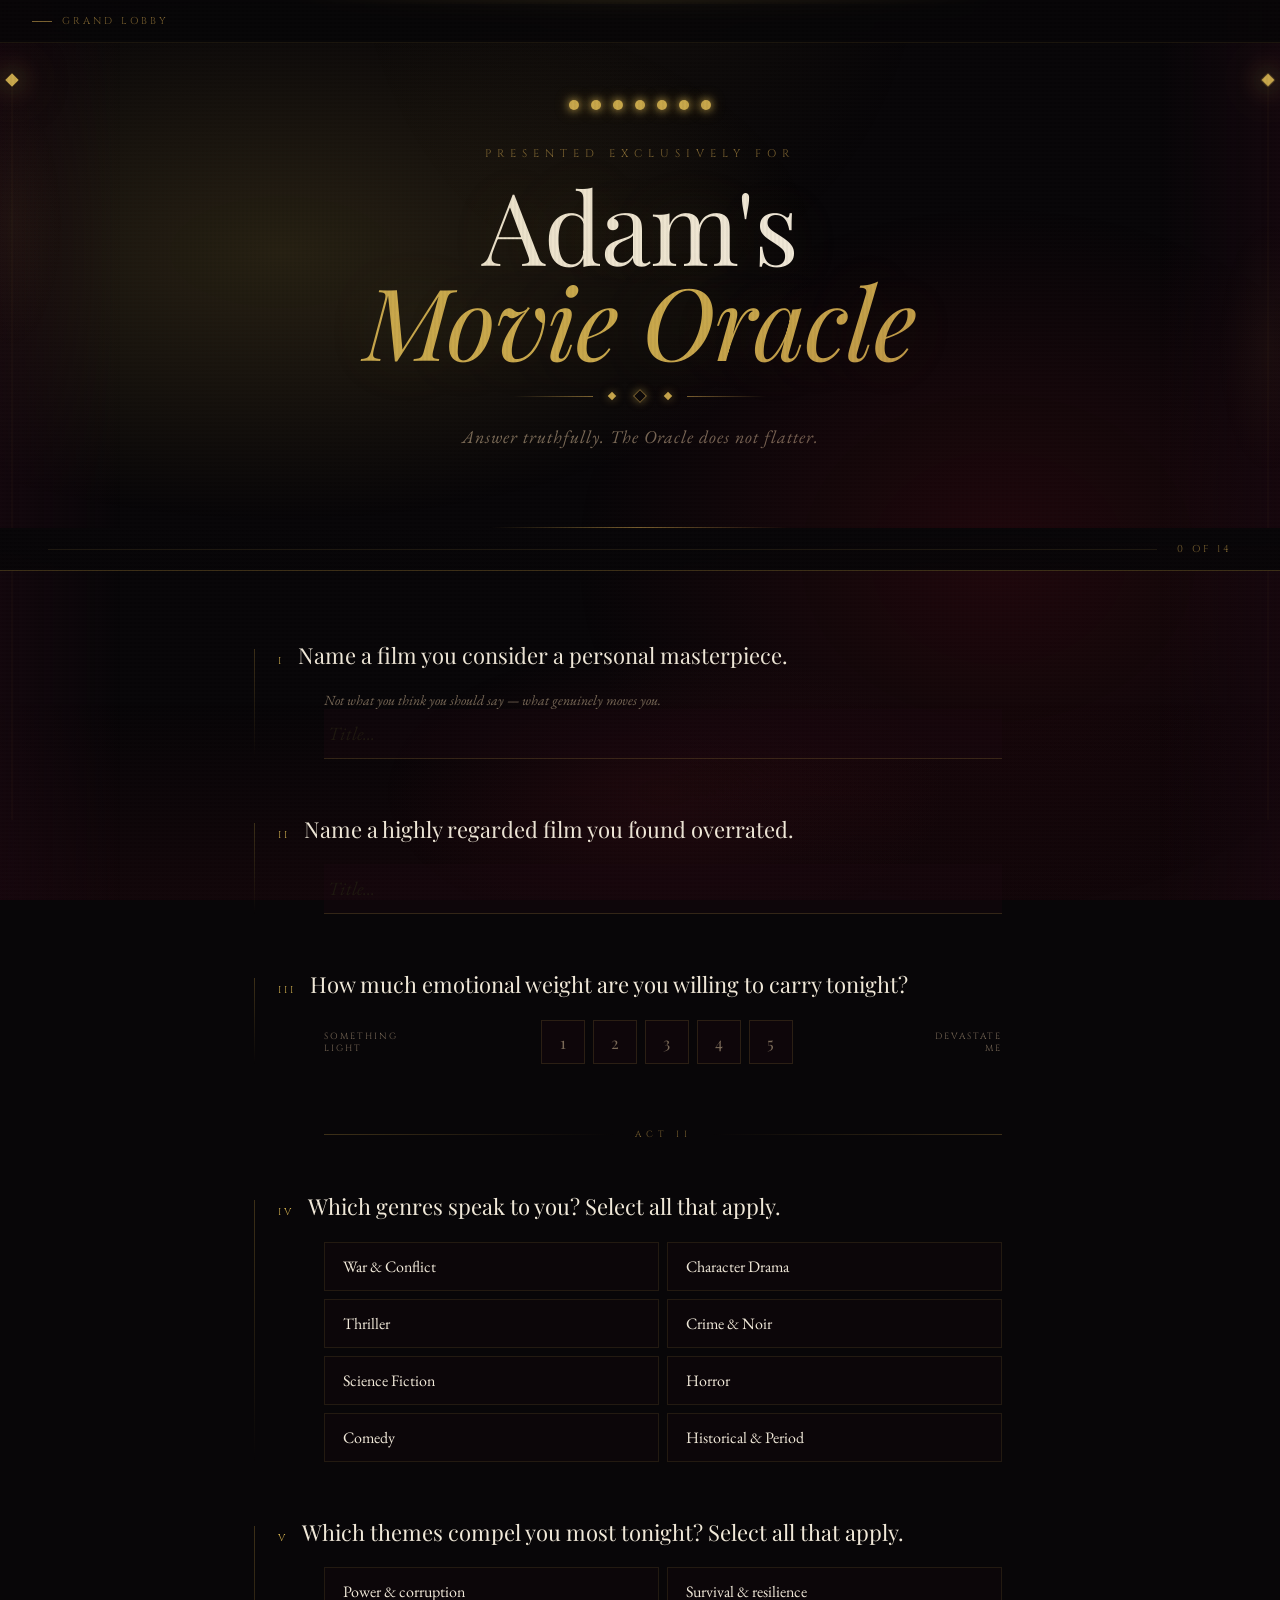
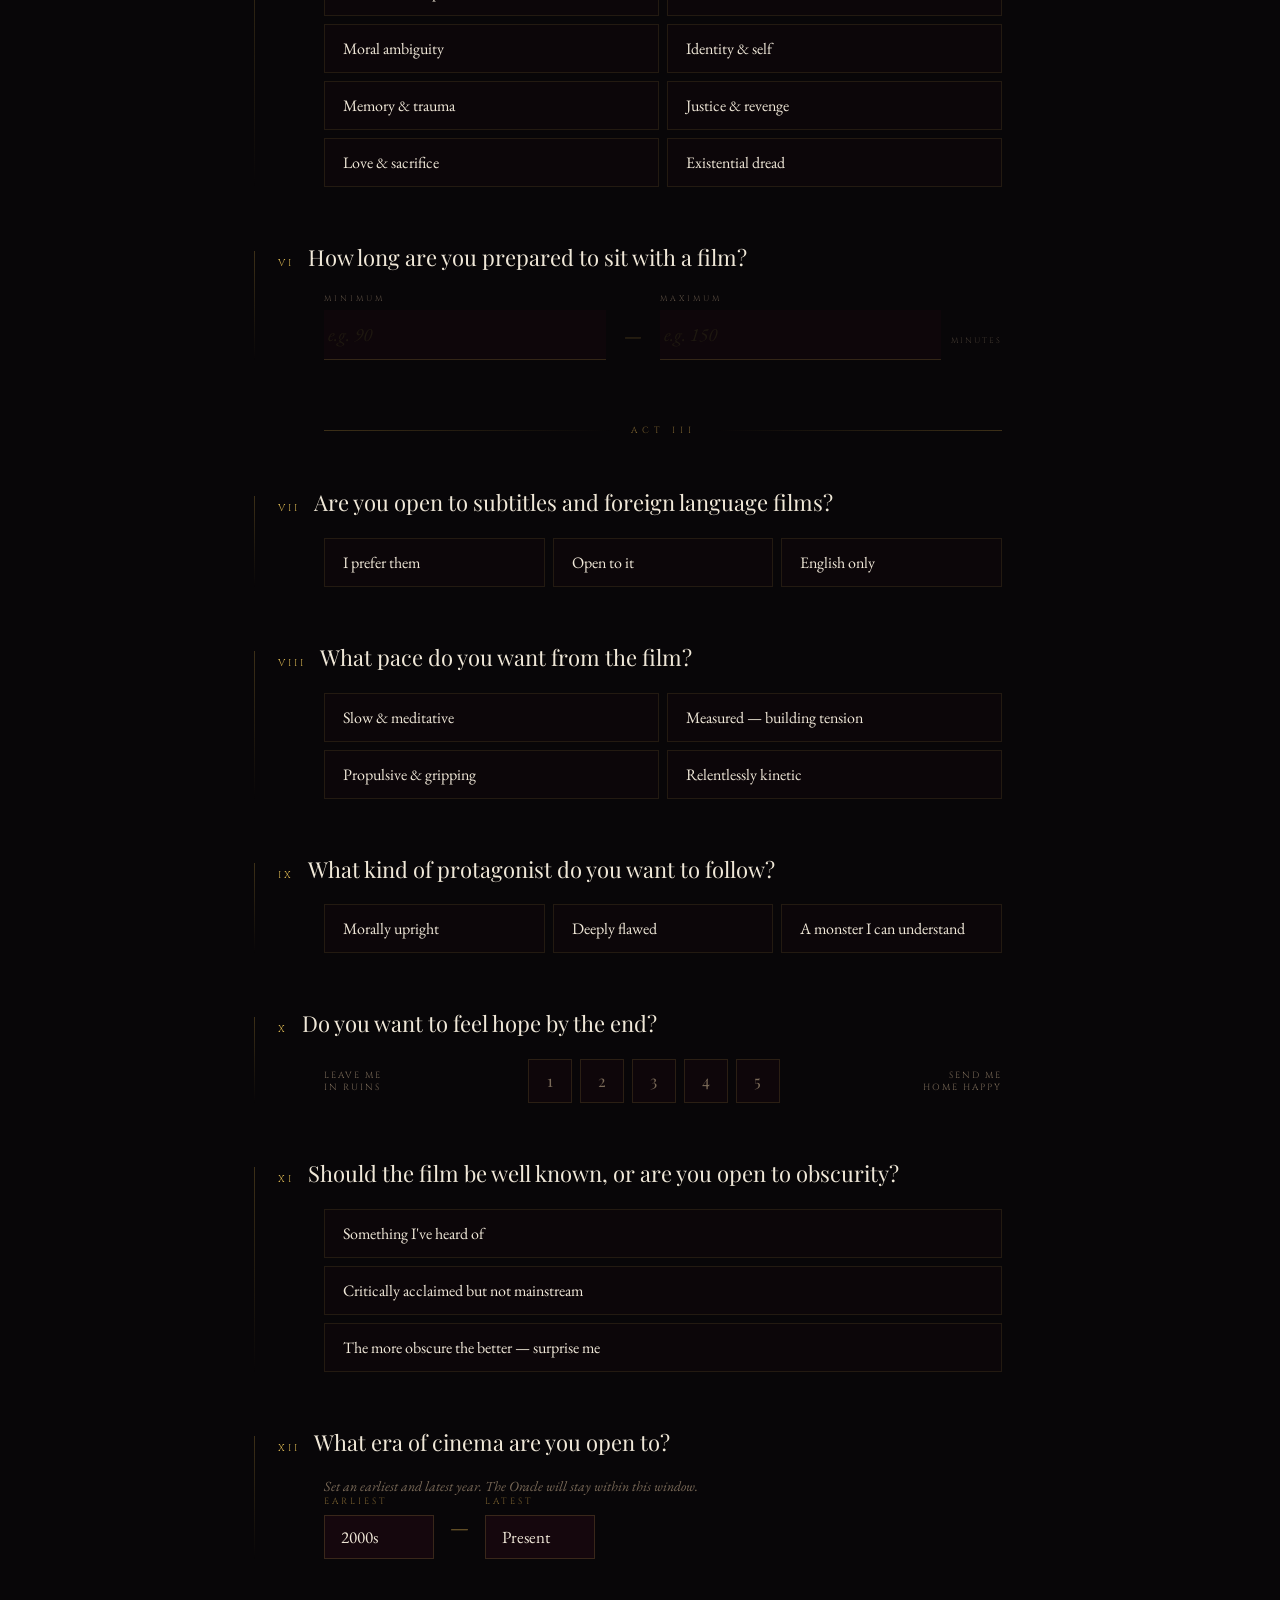
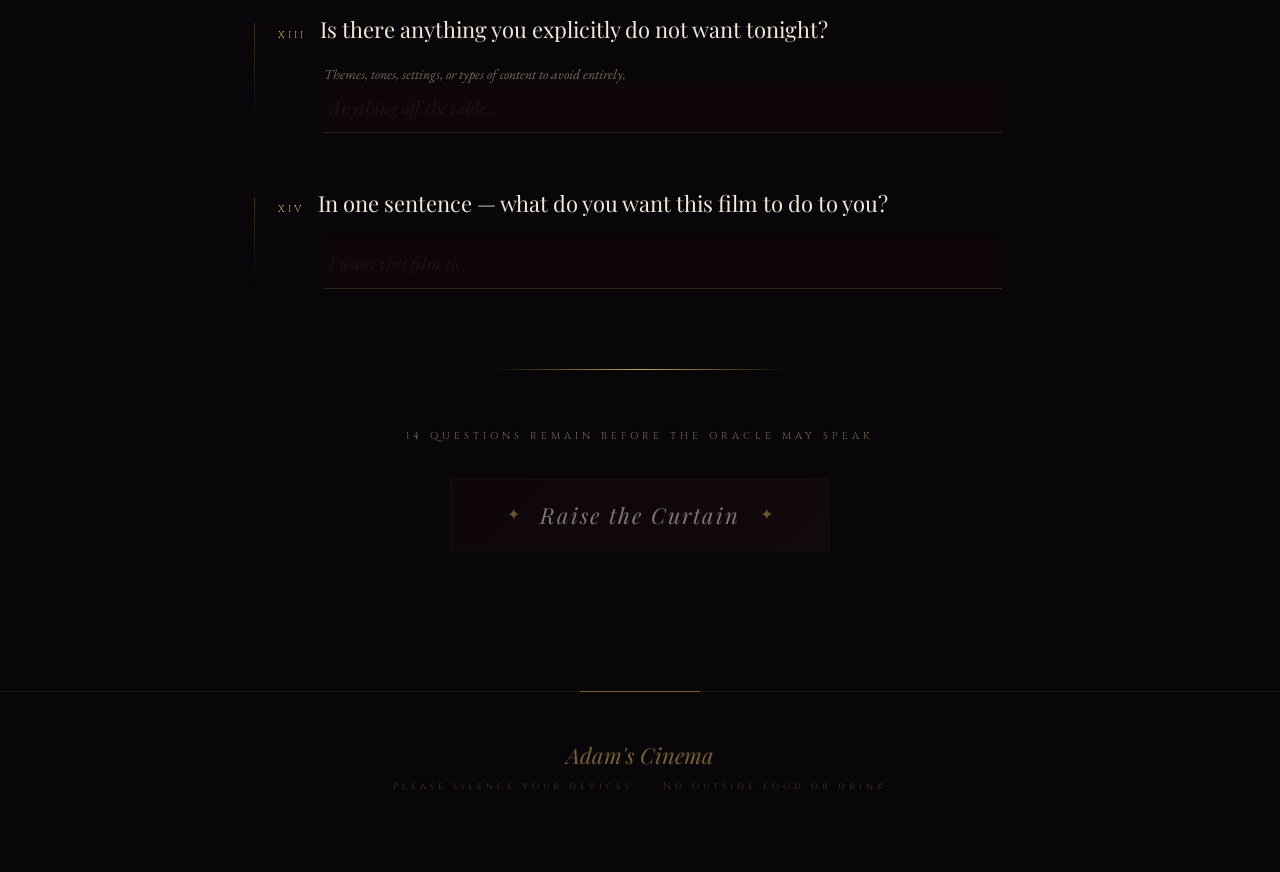
==== commit 7e5a44d4: "Add glassmorphism and ambient lighting across all pages style.css: - body::after — three slow-drifti" ====
--- a/adams-oracle.html
+++ b/adams-oracle.html
@@ -108,7 +108,7 @@
 .curtain-btn:not(:disabled) .curtain-btn-inner:hover .btn-ornament { transform:rotate(180deg); }
 .btn-text { font-family:'Playfair Display',serif; font-style:italic; font-size:22px; color:var(--cream); letter-spacing:2px; position:relative; }
 .loading { display:none; text-align:center; padding:60px 20px; }
-#result { display:none; margin-top:60px; position:relative; padding:60px 52px; background:linear-gradient(135deg,rgba(26,8,16,0.9),rgba(15,5,8,0.95)); border:1px solid var(--gold-dim); animation:revealUp 0.8s ease forwards; }
+#result { display:none; margin-top:60px; position:relative; padding:60px 52px; background:linear-gradient(135deg,rgba(26,8,16,0.3),rgba(15,5,8,0.38)); backdrop-filter:blur(22px) saturate(1.4); -webkit-backdrop-filter:blur(22px) saturate(1.4); border:1px solid var(--gold-dim); box-shadow:inset 0 1px 0 rgba(255,255,255,0.04),0 0 60px rgba(201,168,76,0.06),0 20px 60px rgba(0,0,0,0.4); animation:revealUp 0.8s ease forwards; }
 #result::before,#result::after { content:''; position:absolute; width:20px; height:20px; border-color:var(--gold); border-style:solid; }
 #result::before { top:-1px; left:-1px; border-width:2px 0 0 2px; }
 #result::after { bottom:-1px; right:-1px; border-width:0 2px 2px 0; }
@@ -119,7 +119,13 @@
 .now-showing::before,.now-showing::after { content:''; flex:1; height:1px; background:linear-gradient(90deg,transparent,var(--gold-pale)); }
 .now-showing::after { background:linear-gradient(270deg,transparent,var(--gold-pale)); }
 #result-title { font-family:'Playfair Display',serif; font-size:clamp(32px,5vw,52px); font-weight:400; font-style:italic; color:var(--cream); line-height:1.1; margin-bottom:10px; }
-#result-director { font-family:'Cinzel',serif; font-size:11px; letter-spacing:3px; color:var(--gold-dim); margin-bottom:32px; text-transform:uppercase; }
+#result-director { font-family:'Cinzel',serif; font-size:11px; letter-spacing:3px; color:var(--gold-dim); margin-bottom:14px; text-transform:uppercase; }
+#director-bio { display:none; margin-bottom:28px; }
+.dir-bio-inner { display:flex; gap:14px; align-items:flex-start; padding:14px 0; border-bottom:1px solid rgba(201,168,76,0.07); }
+.dir-thumb { width:48px; height:48px; border-radius:50%; object-fit:cover; flex-shrink:0; border:1px solid rgba(201,168,76,0.18); filter:saturate(0.7) brightness(0.85); }
+.dir-extract { font-family:'EB Garamond',serif; font-size:14px; line-height:1.65; color:var(--cream-muted); margin-bottom:7px; }
+.dir-wiki-link { font-family:'Cinzel',serif; font-size:8px; letter-spacing:2px; color:var(--gold-dim); text-decoration:none; text-transform:uppercase; transition:color 0.2s; }
+.dir-wiki-link:hover { color:var(--gold); }
 #result-why { font-size:18px; line-height:1.8; color:var(--cream-dim); margin-bottom:24px; border-top:1px solid var(--gold-pale); padding-top:28px; }
 #result-find { font-family:'Cinzel',serif; font-size:11px; letter-spacing:2px; color:var(--gold-dim); border-top:1px solid rgba(201,168,76,0.1); padding-top:20px; }
 .question:nth-child(1){animation-delay:3.2s} .question:nth-child(2){animation-delay:3.3s} .question:nth-child(3){animation-delay:3.4s} .question:nth-child(4){animation-delay:3.5s} .question:nth-child(5){animation-delay:3.6s} .question:nth-child(6){animation-delay:3.7s} .question:nth-child(7){animation-delay:3.8s} .question:nth-child(8){animation-delay:3.9s} .question:nth-child(9){animation-delay:4.0s} .question:nth-child(10){animation-delay:4.1s} .question:nth-child(11){animation-delay:4.2s} .question:nth-child(12){animation-delay:4.3s} .question:nth-child(13){animation-delay:4.4s} .question:nth-child(14){animation-delay:4.5s}
@@ -138,7 +144,7 @@
 .similar-label { font-family:'Cinzel',serif; font-size:9px; letter-spacing:5px; color:var(--gold-dim); text-transform:uppercase; margin-bottom:20px; display:flex; align-items:center; gap:16px; }
 .similar-label::after { content:''; flex:1; height:1px; background:linear-gradient(90deg,var(--gold-pale),transparent); }
 .similar-grid { display:grid; grid-template-columns:repeat(3,1fr); gap:2px; }
-.sim-card { background:linear-gradient(160deg,rgba(26,8,16,0.85),rgba(15,5,8,0.9)); border:1px solid rgba(201,168,76,0.08); text-decoration:none; display:block; color:inherit; transition:border-color 0.3s; overflow:hidden; }
+.sim-card { background:rgba(26,8,16,0.28); backdrop-filter:blur(12px) saturate(1.1); -webkit-backdrop-filter:blur(12px) saturate(1.1); border:1px solid rgba(201,168,76,0.12); box-shadow:inset 0 1px 0 rgba(255,255,255,0.03); text-decoration:none; display:block; color:inherit; transition:border-color 0.3s; overflow:hidden; }
 .sim-card:hover { border-color:rgba(201,168,76,0.3); }
 .sim-poster-wrap { width:100%; aspect-ratio:2/3; overflow:hidden; background:rgba(26,8,16,0.6); display:flex; align-items:center; justify-content:center; }
 .sim-poster { width:100%; height:100%; object-fit:cover; display:block; opacity:0; transition:opacity 0.4s; filter:saturate(0.75) brightness(0.85); }
@@ -408,6 +414,15 @@
         <div class="now-showing">Now Showing</div>
         <div id="result-title"></div>
         <div id="result-director"></div>
+        <div id="director-bio">
+          <div class="dir-bio-inner">
+            <img class="dir-thumb" id="dir-thumb" src="" alt="" style="display:none;">
+            <div>
+              <p class="dir-extract" id="dir-extract"></p>
+              <a class="dir-wiki-link" id="dir-wiki-link" href="#" target="_blank" rel="noopener noreferrer">Read more on Wikipedia ↗</a>
+            </div>
+          </div>
+        </div>
         <div id="result-why"></div>
         <div id="result-find"></div>
         <div style="margin-top:28px;display:flex;gap:14px;flex-wrap:wrap;align-items:center;border-top:1px solid rgba(201,168,76,0.1);padding-top:22px;">
@@ -549,6 +564,8 @@
     document.getElementById('similar-grid').innerHTML = '';
     const trailerReset = document.getElementById('result-trailer');
     if (trailerReset) { trailerReset.style.display = 'none'; trailerReset.href = '#'; }
+    document.getElementById('director-bio').style.display = 'none';
+    document.getElementById('dir-thumb').style.display = 'none';
 
     const optLabels = {};
     document.querySelectorAll('.opt').forEach(o => { optLabels[o.dataset.val] = o.textContent.trim(); });
@@ -629,6 +646,30 @@
       document.getElementById('result-director').textContent = dirM ? `Directed by ${dirM[1].trim()}` : '';
       document.getElementById('result-why').textContent = whyM ? whyM[1].trim() : text;
       document.getElementById('result-find').textContent = findM ? findM[1].trim() : '';
+
+      // ── Wikipedia: director bio (no proxy — open API, called directly) ──
+      if (dirM) {
+        const dirName   = dirM[1].trim();
+        const wikiTitle = encodeURIComponent(dirName.replace(/\s+/g, '_'));
+        fetch(`https://en.wikipedia.org/api/rest_v1/page/summary/${wikiTitle}`)
+          .then(r => r.ok ? r.json() : Promise.reject())
+          .then(data => {
+            if (!data || data.type === 'disambiguation' || !data.extract) return;
+            document.getElementById('dir-extract').textContent =
+              data.extract.length > 280 ? data.extract.slice(0, 280) + '…' : data.extract;
+            if (data.thumbnail && data.thumbnail.source) {
+              const t = document.getElementById('dir-thumb');
+              t.src = data.thumbnail.source;
+              t.style.display = 'block';
+            }
+            document.getElementById('dir-wiki-link').href =
+              data.content_urls && data.content_urls.desktop
+                ? data.content_urls.desktop.page
+                : `https://en.wikipedia.org/wiki/${wikiTitle}`;
+            document.getElementById('director-bio').style.display = 'block';
+          })
+          .catch(() => {});
+      }
 
       const cleanTitle = titleText.replace(/\s*\(\d{4}\)/, '').trim();
       const searchTitle = encodeURIComponent(cleanTitle);
--- a/style.css
+++ b/style.css
@@ -49,6 +49,29 @@
   z-index: 500;
 }
 
+/* ── AMBIENT LIGHTING ──────────────────────────────── */
+/* Slow-drifting colour pools — visible through glass cards */
+body::after {
+  content: '';
+  position: fixed;
+  inset: 0;
+  background:
+    radial-gradient(ellipse 70% 50% at 22% 28%, rgba(201,168,76,0.16) 0%, transparent 60%),
+    radial-gradient(ellipse 55% 65% at 78% 62%, rgba(107,15,26,0.24) 0%, transparent 60%),
+    radial-gradient(ellipse 40% 30% at 52% 88%, rgba(139,26,40,0.14) 0%, transparent 55%);
+  animation: ambientDrift 20s ease-in-out infinite;
+  pointer-events: none;
+  z-index: 0;
+  will-change: transform;
+}
+
+@keyframes ambientDrift {
+  0%,  100% { transform: translate(0,    0);    }
+  25%        { transform: translate(2.5%, -1.5%); }
+  50%        { transform: translate(-1.5%, 2.5%); }
+  75%        { transform: translate(1.5%,  1.5%); }
+}
+
 /* ── CEILING & FLOOR ───────────────────────────────── */
 .ceiling {
   position: fixed;
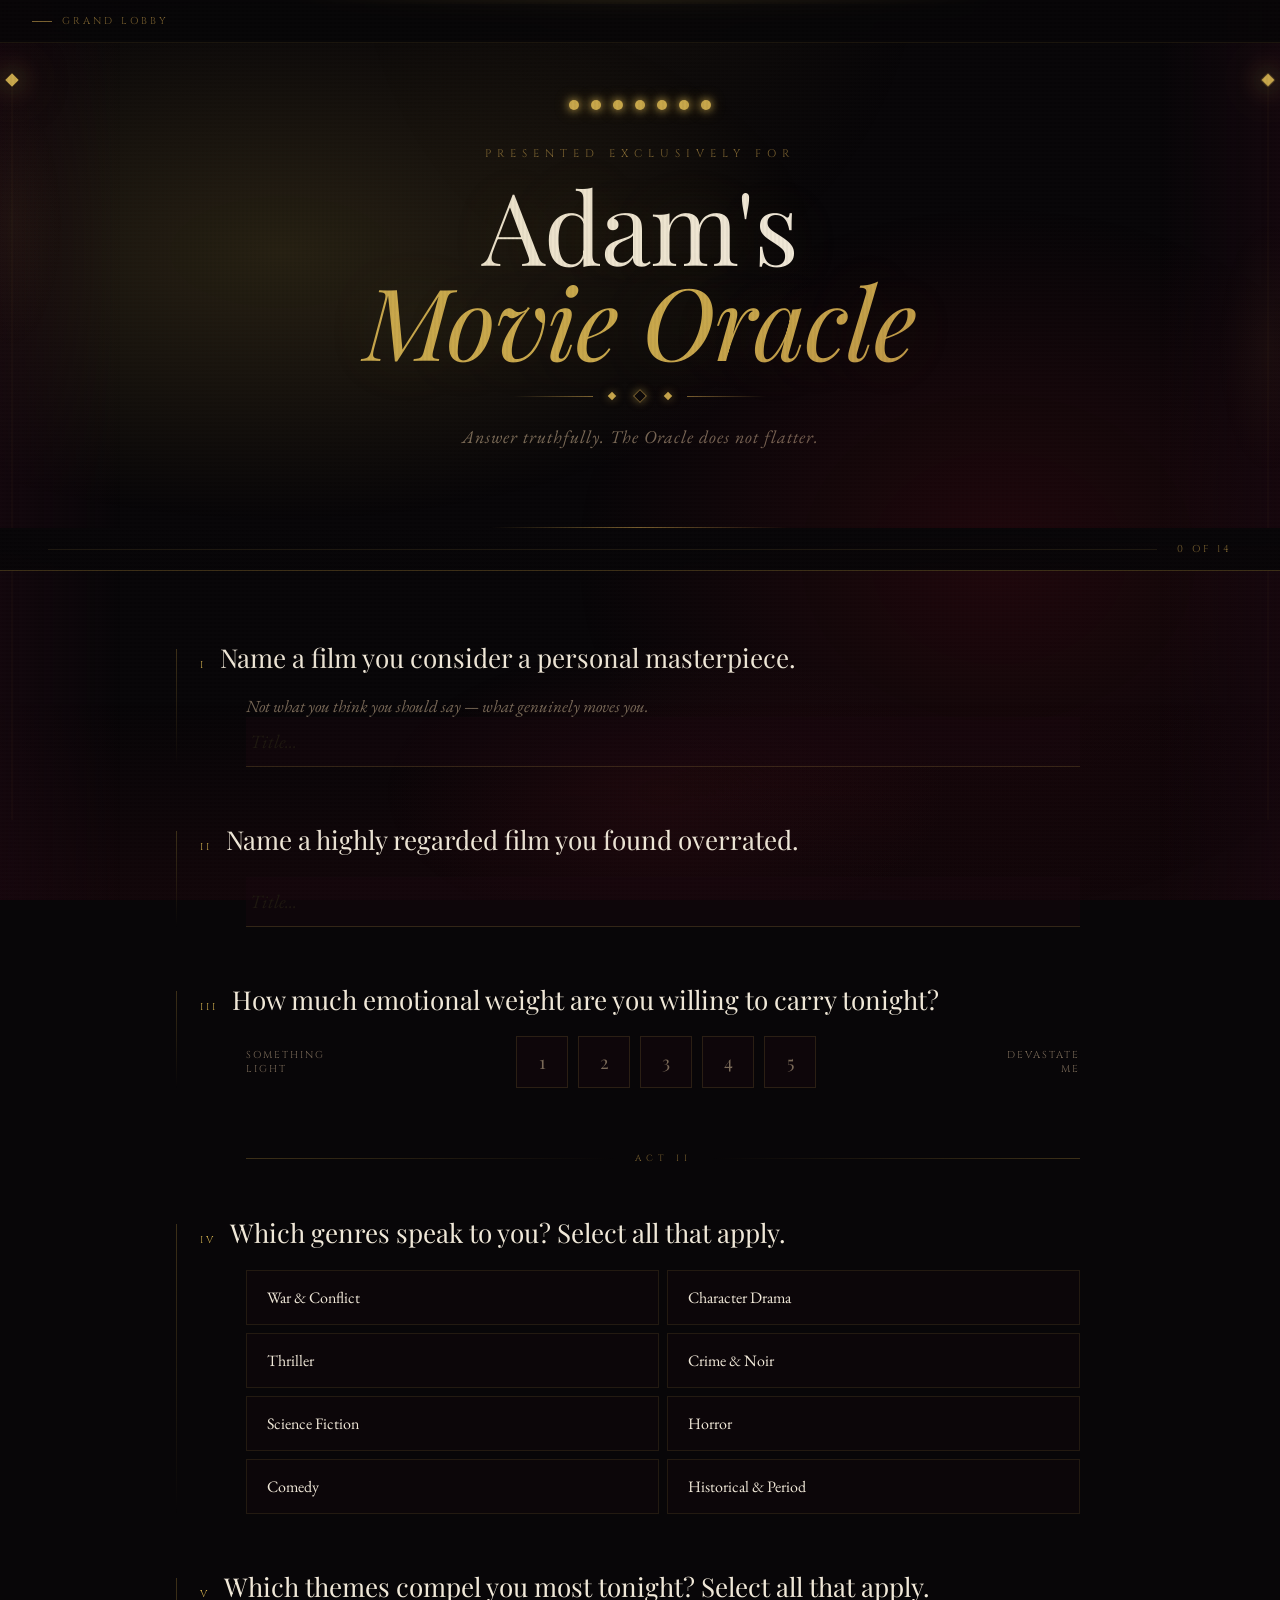
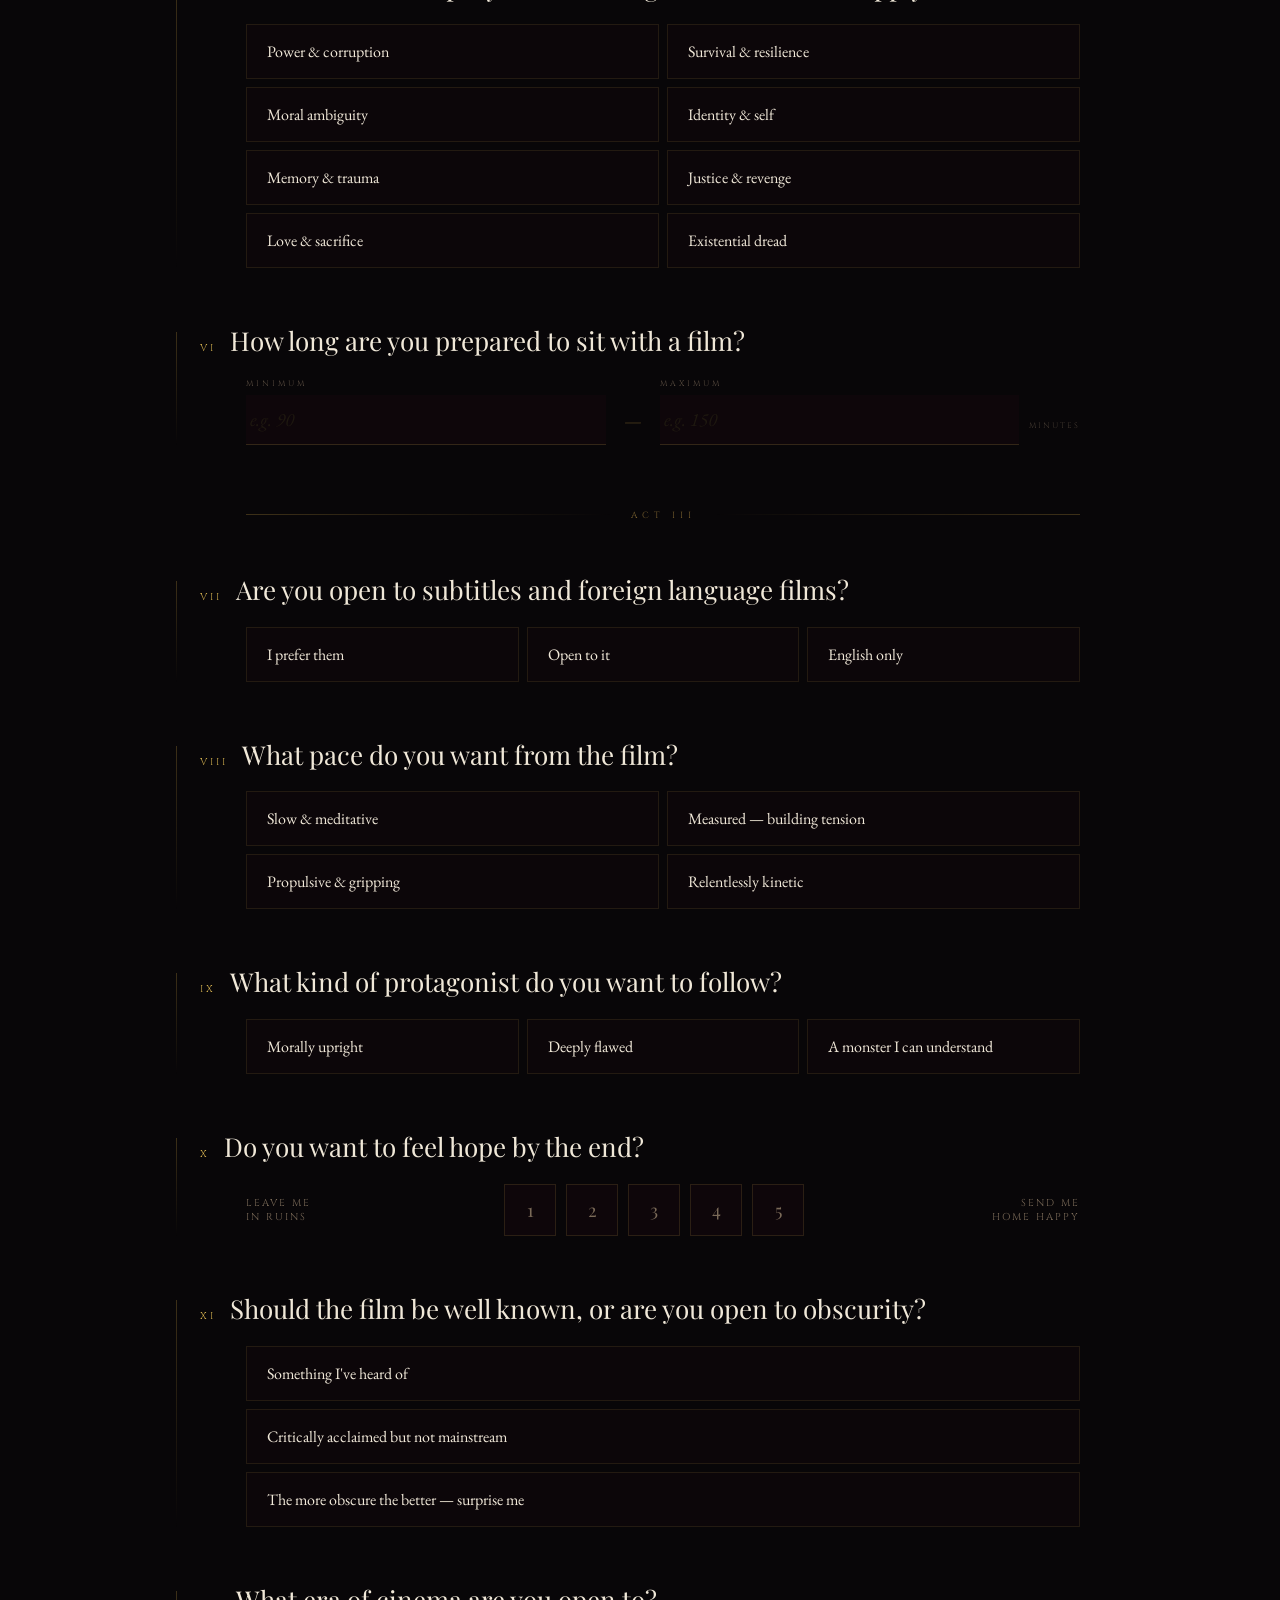
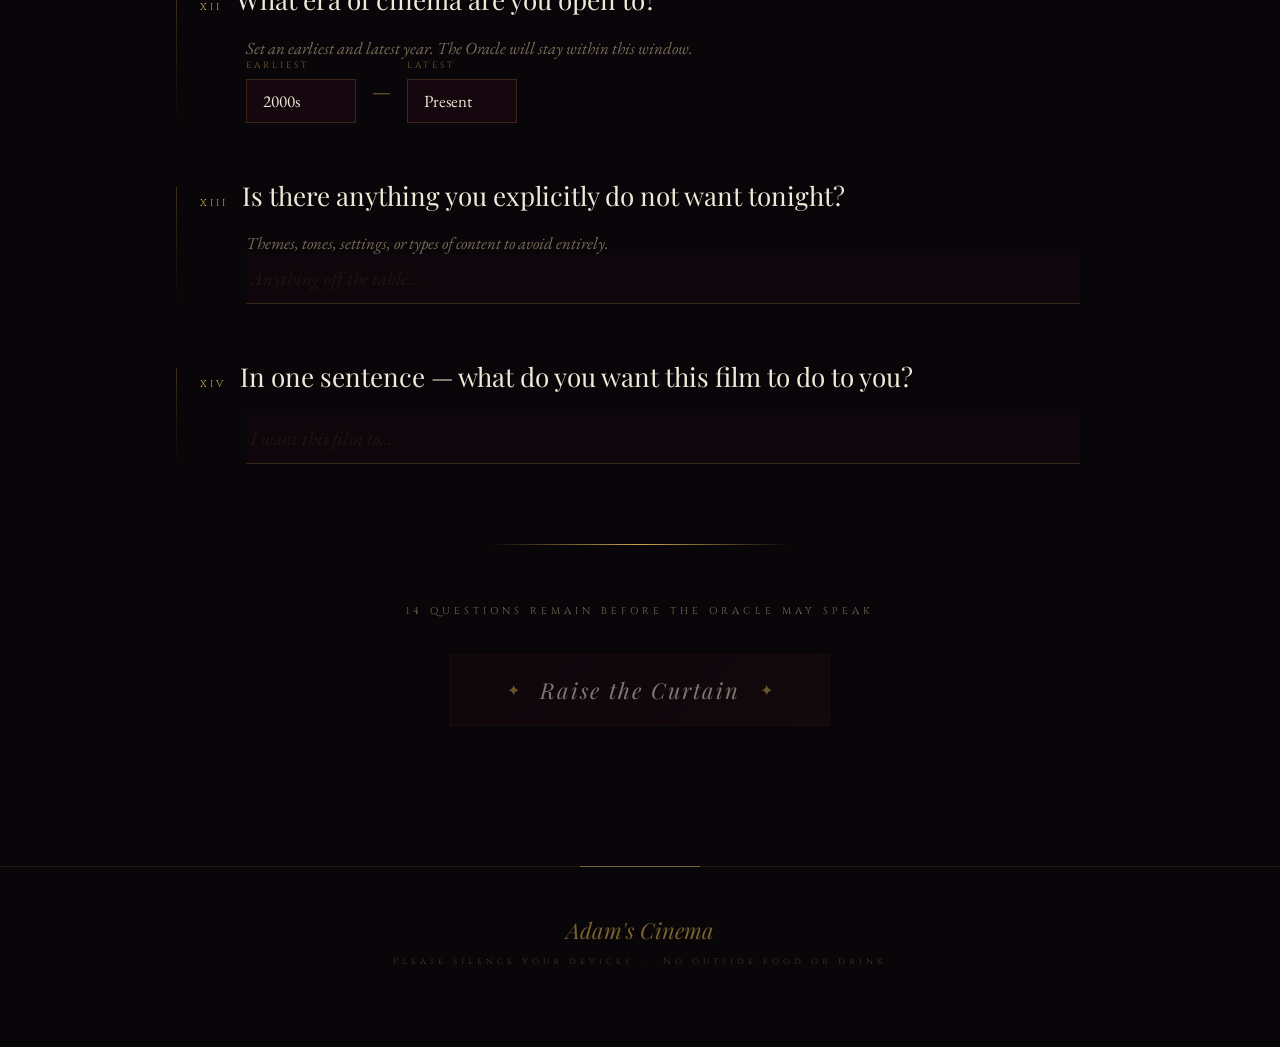
==== commit 42e92779: "Improve Oracle page readability and layout - main max-width: 820px → 1000px, padding widened to 60px" ====
--- a/adams-oracle.html
+++ b/adams-oracle.html
@@ -28,7 +28,7 @@
 .progress-fill.active::after { opacity:1; }
 .progress-count { font-family:'Cinzel',serif; font-size:10px; letter-spacing:3px; color:var(--gold-dim); white-space:nowrap; }
 /* Main */
-main { max-width:820px; margin:0 auto; padding:70px 48px 140px; position:relative; z-index:2; }
+main { max-width:1000px; margin:0 auto; padding:70px 60px 140px; position:relative; z-index:2; }
 main::before, main::after { content:''; position:fixed; top:0; bottom:0; width:120px; background:linear-gradient(90deg,rgba(26,8,16,0.6),transparent); pointer-events:none; z-index:3; }
 main::before { left:0; }
 main::after { right:0; background:linear-gradient(270deg,rgba(26,8,16,0.6),transparent); }
@@ -53,8 +53,8 @@
 .question::before { content:''; position:absolute; left:-24px; top:8px; width:1px; height:calc(100% - 8px); background:linear-gradient(180deg,var(--gold-pale),transparent); }
 .q-header { display:flex; align-items:baseline; gap:14px; margin-bottom:20px; }
 .q-num { font-family:'Cinzel',serif; font-size:10px; letter-spacing:3px; color:var(--gold); flex-shrink:0; }
-.q-text { font-family:'Playfair Display',serif; font-size:22px; font-weight:400; line-height:1.35; color:var(--cream); }
-.q-sub { font-style:italic; font-size:14px; color:var(--cream-muted); margin-top:6px; margin-left:46px; }
+.q-text { font-family:'Playfair Display',serif; font-size:26px; font-weight:400; line-height:1.3; color:var(--cream); }
+.q-sub { font-style:italic; font-size:17px; color:var(--cream-muted); margin-top:8px; margin-left:46px; }
 .runtime-range { display:flex; align-items:flex-end; margin-left:46px; width:calc(100% - 46px); }
 .range-field { display:flex; flex-direction:column; gap:6px; flex:1; }
 .range-label { font-family:'Cinzel',serif; font-size:8px; letter-spacing:3px; color:var(--cream-muted); text-transform:uppercase; opacity:0.7; }
@@ -68,7 +68,7 @@
 .options { display:grid; gap:8px; margin-left:46px; }
 .options.cols-2 { grid-template-columns:1fr 1fr; }
 .options.cols-3 { grid-template-columns:1fr 1fr 1fr; }
-.opt { display:flex; align-items:center; gap:14px; padding:13px 18px; min-height:44px; border:1px solid rgba(201,168,76,0.12); cursor:pointer; transition:all 0.25s ease; background:rgba(26,8,16,0.3); position:relative; overflow:hidden; user-select:none; }
+.opt { display:flex; align-items:center; gap:14px; padding:16px 20px; min-height:50px; border:1px solid rgba(201,168,76,0.12); cursor:pointer; transition:all 0.25s ease; background:rgba(26,8,16,0.3); position:relative; overflow:hidden; user-select:none; }
 .opt::before { content:''; position:absolute; inset:0; background:linear-gradient(135deg,rgba(201,168,76,0.05),transparent); opacity:0; transition:opacity 0.25s; }
 .opt:hover { border-color:rgba(201,168,76,0.35); background:rgba(42,16,24,0.6); }
 .opt:hover::before { opacity:1; }
@@ -76,13 +76,13 @@
 .opt.selected::before { opacity:1; }
 .opt-gem { width:12px; height:12px; border:1px solid rgba(201,168,76,0.3); transform:rotate(45deg); flex-shrink:0; transition:all 0.25s; }
 .opt.selected .opt-gem { background:var(--gold); border-color:var(--gold); box-shadow:0 0 8px rgba(201,168,76,0.5); }
-.opt-text { font-size:15px; color:var(--cream-muted); transition:color 0.25s; line-height:1.4; }
+.opt-text { font-size:17px; color:var(--cream-muted); transition:color 0.25s; line-height:1.4; }
 .opt.selected .opt-text { color:var(--cream); }
 .scale-wrap { margin-left:46px; display:flex; align-items:center; gap:14px; }
-.scale-label { font-family:'Cinzel',serif; font-size:9px; letter-spacing:2px; color:var(--cream-muted); text-transform:uppercase; white-space:nowrap; min-width:60px; }
+.scale-label { font-family:'Cinzel',serif; font-size:10px; letter-spacing:2px; color:var(--cream-muted); text-transform:uppercase; white-space:nowrap; min-width:70px; }
 .scale-label.right { text-align:right; }
-.scale-btns { display:flex; gap:8px; flex:1; justify-content:center; }
-.scale-btn { width:44px; height:44px; border:1px solid rgba(201,168,76,0.15); background:rgba(26,8,16,0.4); color:var(--cream-muted); font-family:'Playfair Display',serif; font-size:16px; cursor:pointer; transition:all 0.25s; }
+.scale-btns { display:flex; gap:10px; flex:1; justify-content:center; }
+.scale-btn { width:52px; height:52px; border:1px solid rgba(201,168,76,0.15); background:rgba(26,8,16,0.4); color:var(--cream-muted); font-family:'Playfair Display',serif; font-size:18px; cursor:pointer; transition:all 0.25s; }
 .scale-btn:hover { border-color:rgba(201,168,76,0.4); color:var(--cream); }
 .scale-btn.selected { border-color:var(--gold); background:rgba(42,16,24,0.8); color:var(--gold); box-shadow:0 0 12px rgba(201,168,76,0.2),inset 0 0 12px rgba(201,168,76,0.05); }
 .text-input { width:calc(100% - 46px); margin-left:46px; background:rgba(26,8,16,0.4); border:none; border-bottom:1px solid rgba(201,168,76,0.2); color:var(--cream); font-family:'EB Garamond',serif; font-size:19px; padding:12px 4px; outline:none; transition:border-color 0.3s; display:block; }
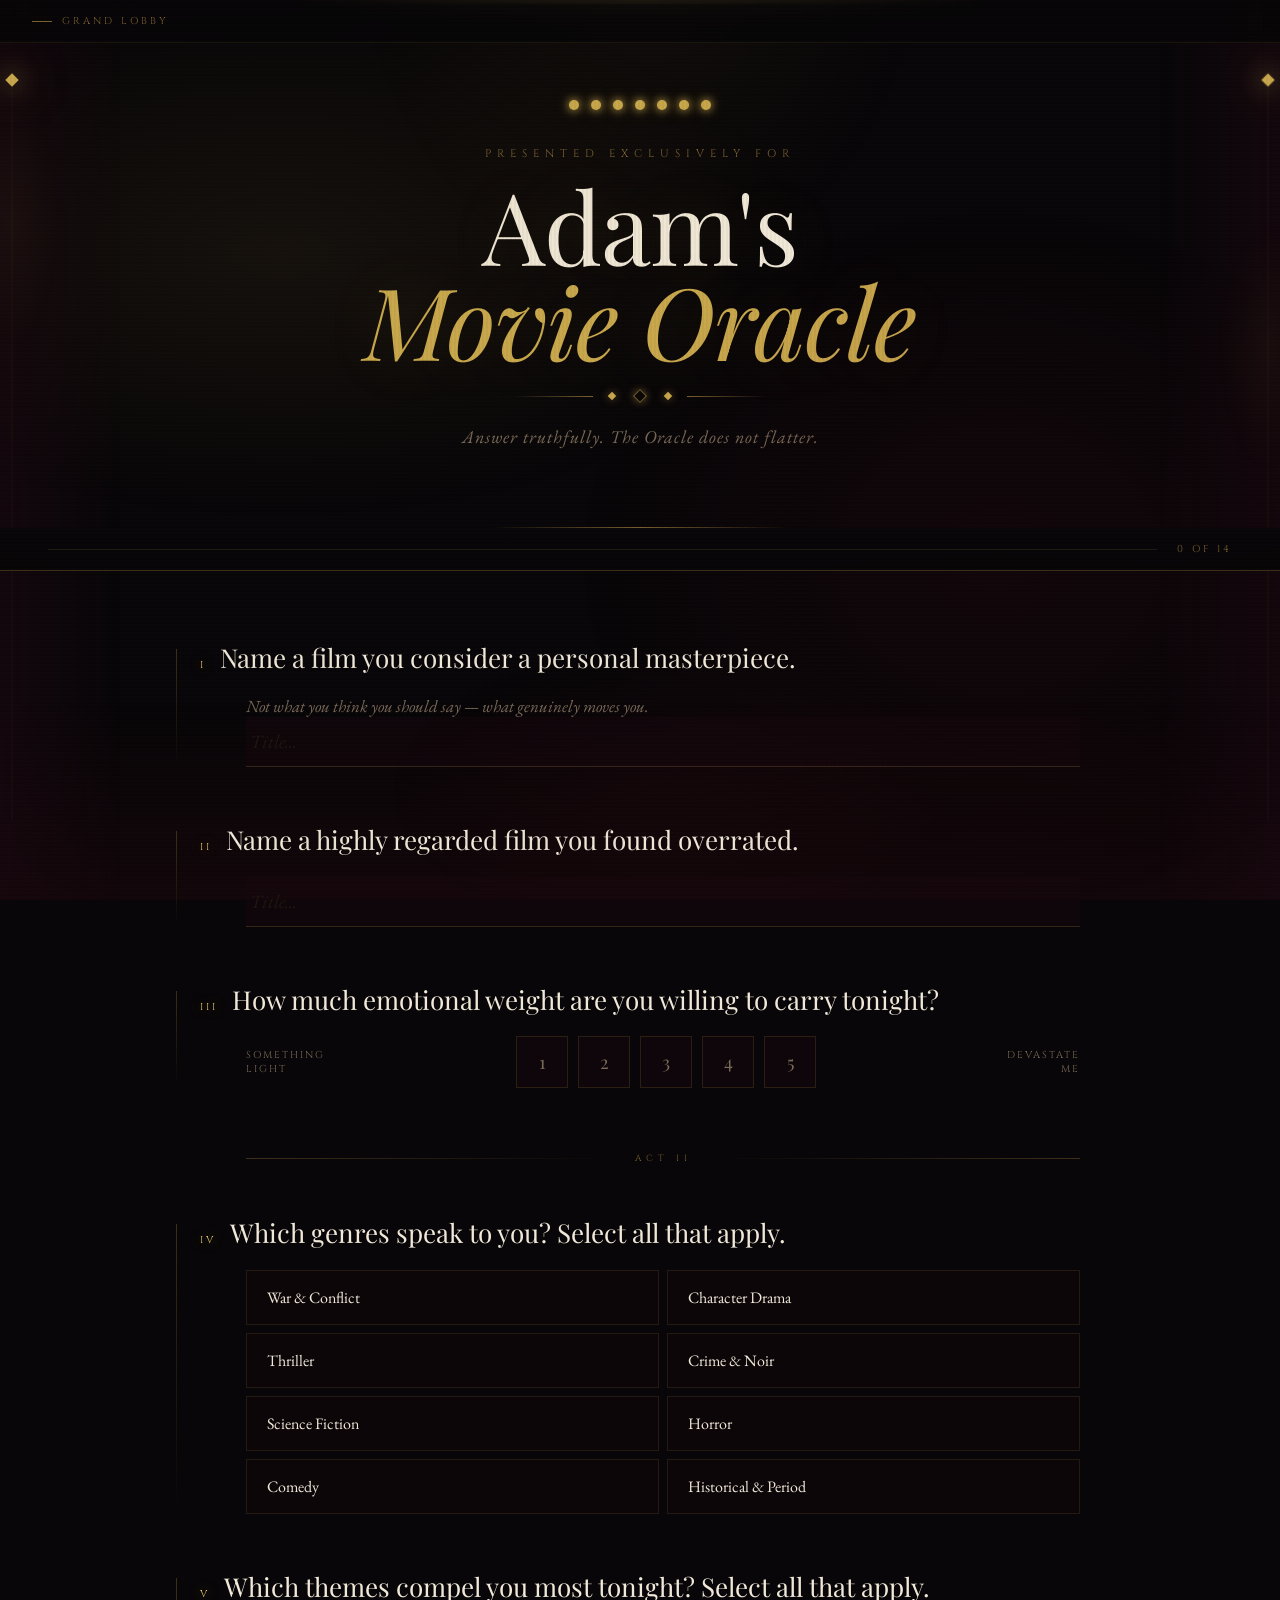
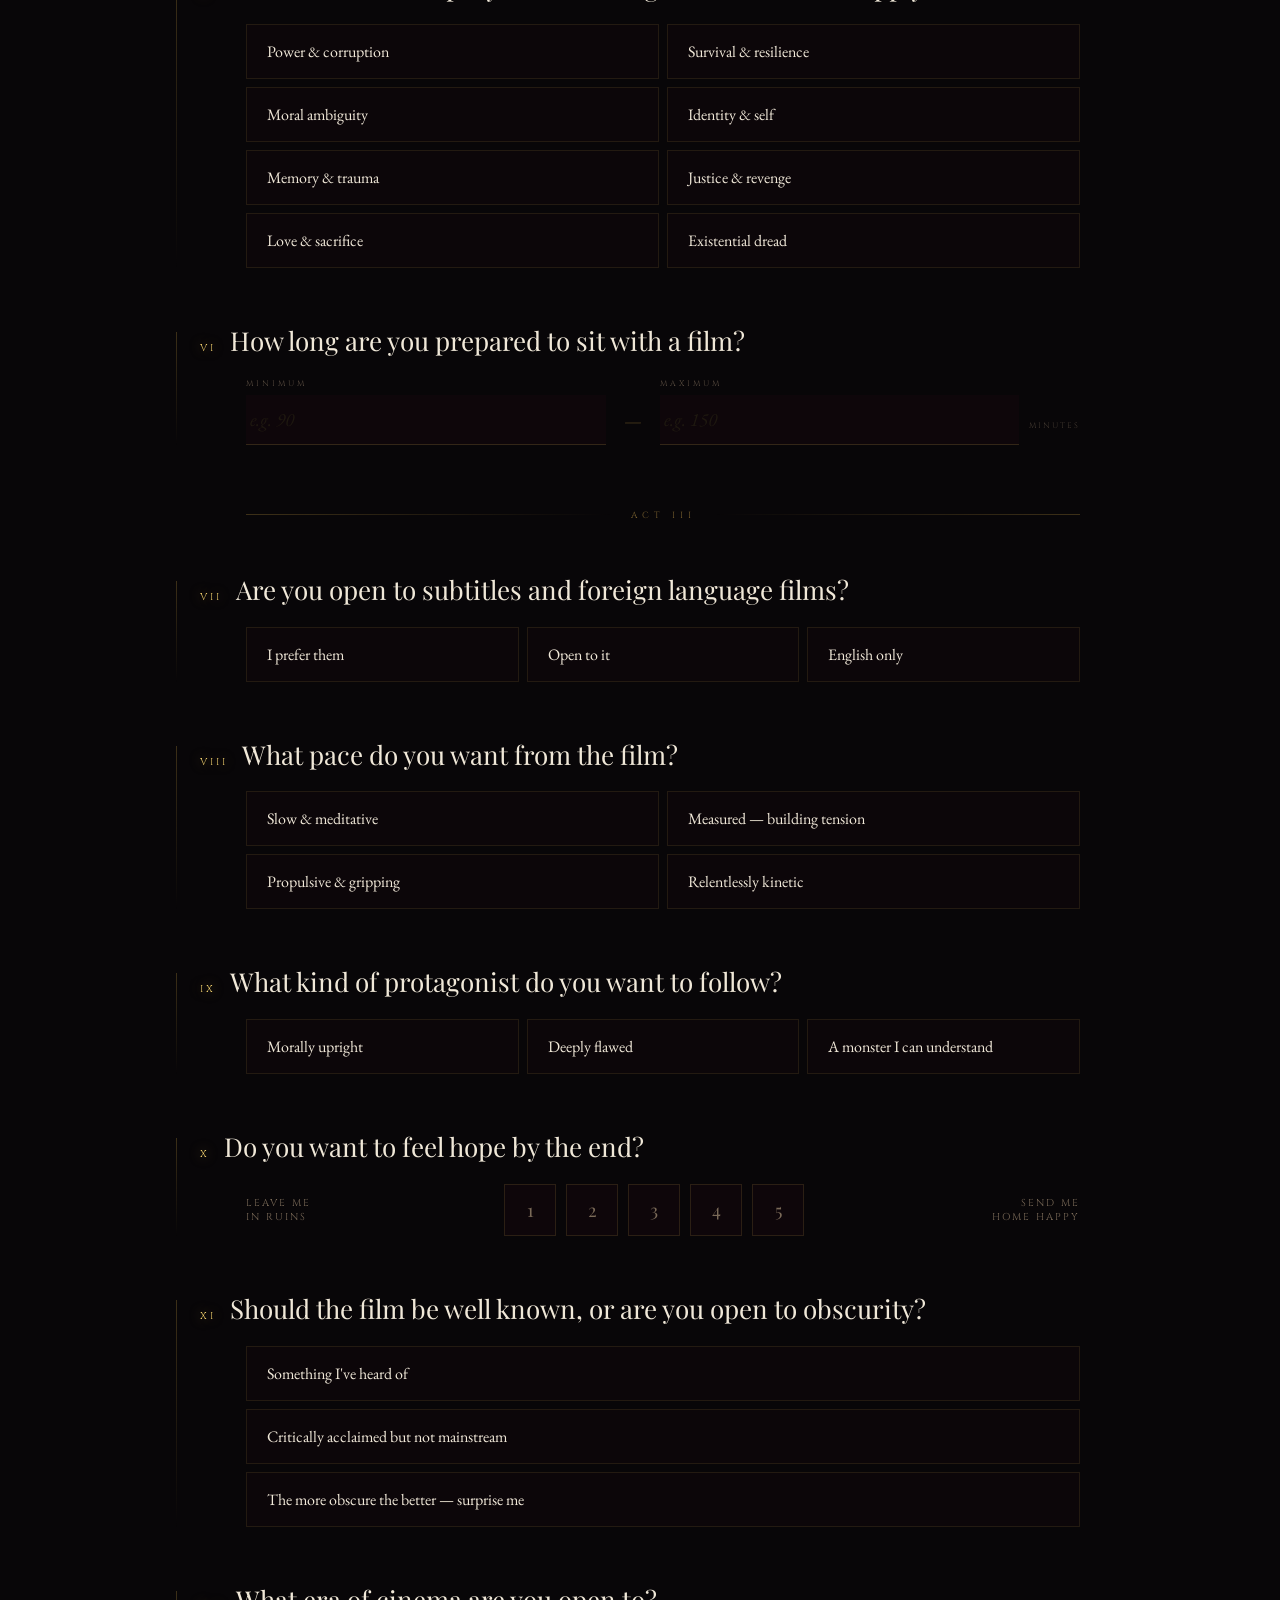
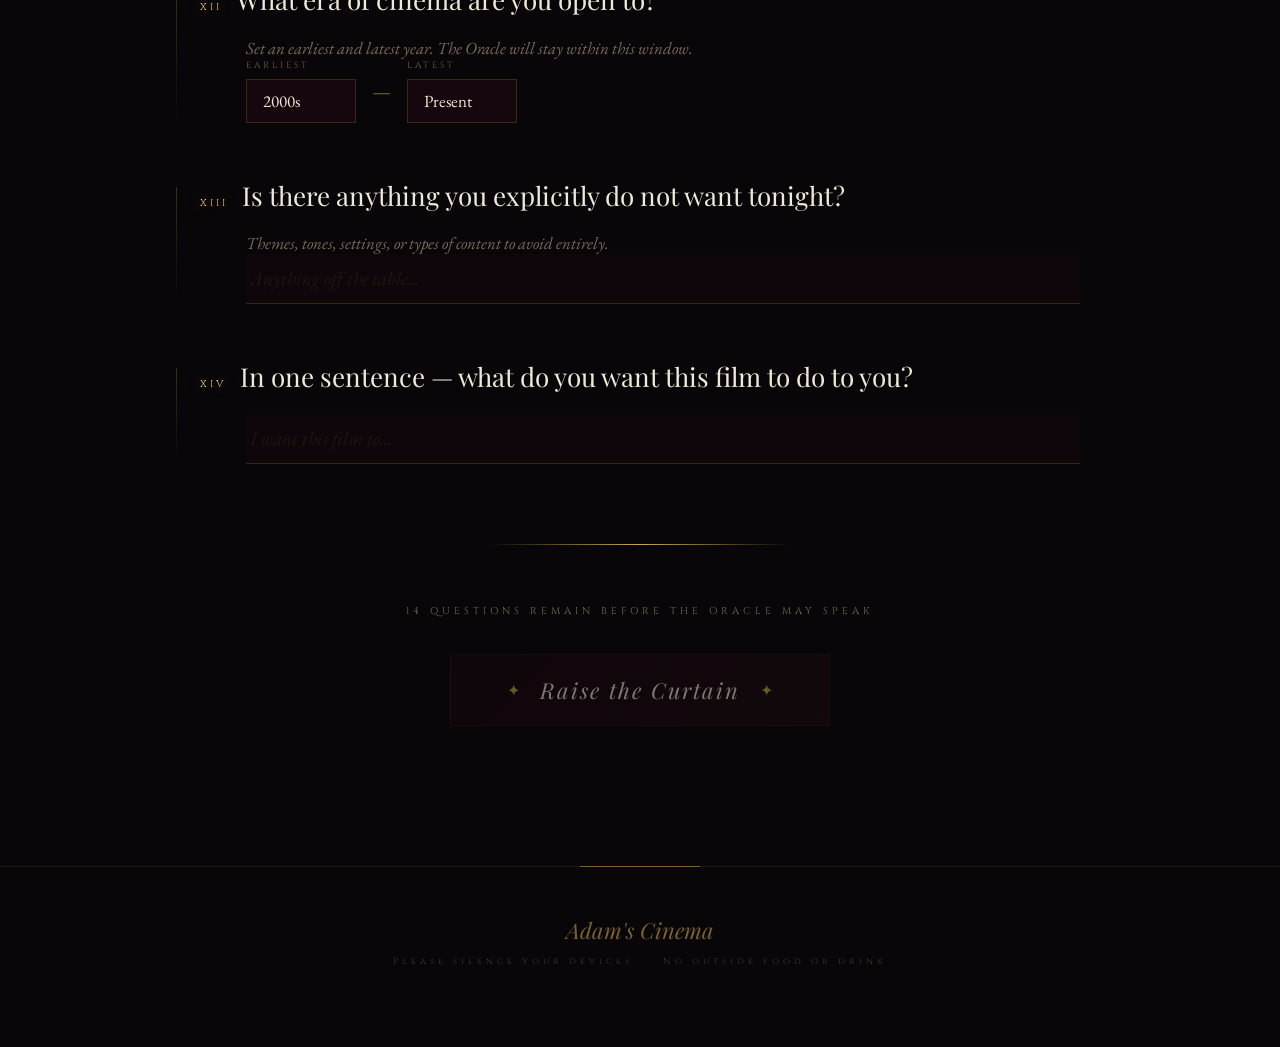
==== commit 68894172: "Refine ambient glow, boost hover effects, add gold label glow style.css: - Ambient background orbs r" ====
--- a/adams-oracle.html
+++ b/adams-oracle.html
@@ -52,7 +52,7 @@
 .question { margin-bottom:56px; opacity:0; animation:revealUp 0.6s ease forwards; position:relative; }
 .question::before { content:''; position:absolute; left:-24px; top:8px; width:1px; height:calc(100% - 8px); background:linear-gradient(180deg,var(--gold-pale),transparent); }
 .q-header { display:flex; align-items:baseline; gap:14px; margin-bottom:20px; }
-.q-num { font-family:'Cinzel',serif; font-size:10px; letter-spacing:3px; color:var(--gold); flex-shrink:0; }
+.q-num { font-family:'Cinzel',serif; font-size:10px; letter-spacing:3px; color:var(--gold-bright); flex-shrink:0; text-shadow:0 0 12px rgba(232,200,106,0.5); }
 .q-text { font-family:'Playfair Display',serif; font-size:26px; font-weight:400; line-height:1.3; color:var(--cream); }
 .q-sub { font-style:italic; font-size:17px; color:var(--cream-muted); margin-top:8px; margin-left:46px; }
 .runtime-range { display:flex; align-items:flex-end; margin-left:46px; width:calc(100% - 46px); }
@@ -115,7 +115,7 @@
 .result-corners::before,.result-corners::after { content:''; position:absolute; width:20px; height:20px; border-color:var(--gold); border-style:solid; }
 .result-corners::before { top:-1px; right:-1px; border-width:2px 2px 0 0; }
 .result-corners::after { bottom:-1px; left:-1px; border-width:0 0 2px 2px; }
-.now-showing { font-family:'Cinzel',serif; font-size:9px; letter-spacing:6px; color:var(--gold); text-transform:uppercase; margin-bottom:28px; display:flex; align-items:center; gap:14px; }
+.now-showing { font-family:'Cinzel',serif; font-size:9px; letter-spacing:6px; color:var(--gold-bright); text-transform:uppercase; margin-bottom:28px; display:flex; align-items:center; gap:14px; text-shadow:0 0 14px rgba(232,200,106,0.55); }
 .now-showing::before,.now-showing::after { content:''; flex:1; height:1px; background:linear-gradient(90deg,transparent,var(--gold-pale)); }
 .now-showing::after { background:linear-gradient(270deg,transparent,var(--gold-pale)); }
 #result-title { font-family:'Playfair Display',serif; font-size:clamp(32px,5vw,52px); font-weight:400; font-style:italic; color:var(--cream); line-height:1.1; margin-bottom:10px; }
--- a/style.css
+++ b/style.css
@@ -56,9 +56,9 @@
   position: fixed;
   inset: 0;
   background:
-    radial-gradient(ellipse 70% 50% at 22% 28%, rgba(201,168,76,0.16) 0%, transparent 60%),
-    radial-gradient(ellipse 55% 65% at 78% 62%, rgba(107,15,26,0.24) 0%, transparent 60%),
-    radial-gradient(ellipse 40% 30% at 52% 88%, rgba(139,26,40,0.14) 0%, transparent 55%);
+    radial-gradient(ellipse 70% 50% at 22% 28%, rgba(201,168,76,0.07) 0%, transparent 60%),
+    radial-gradient(ellipse 55% 65% at 78% 62%, rgba(107,15,26,0.10) 0%, transparent 60%),
+    radial-gradient(ellipse 40% 30% at 52% 88%, rgba(139,26,40,0.06) 0%, transparent 55%);
   animation: ambientDrift 20s ease-in-out infinite;
   pointer-events: none;
   z-index: 0;
